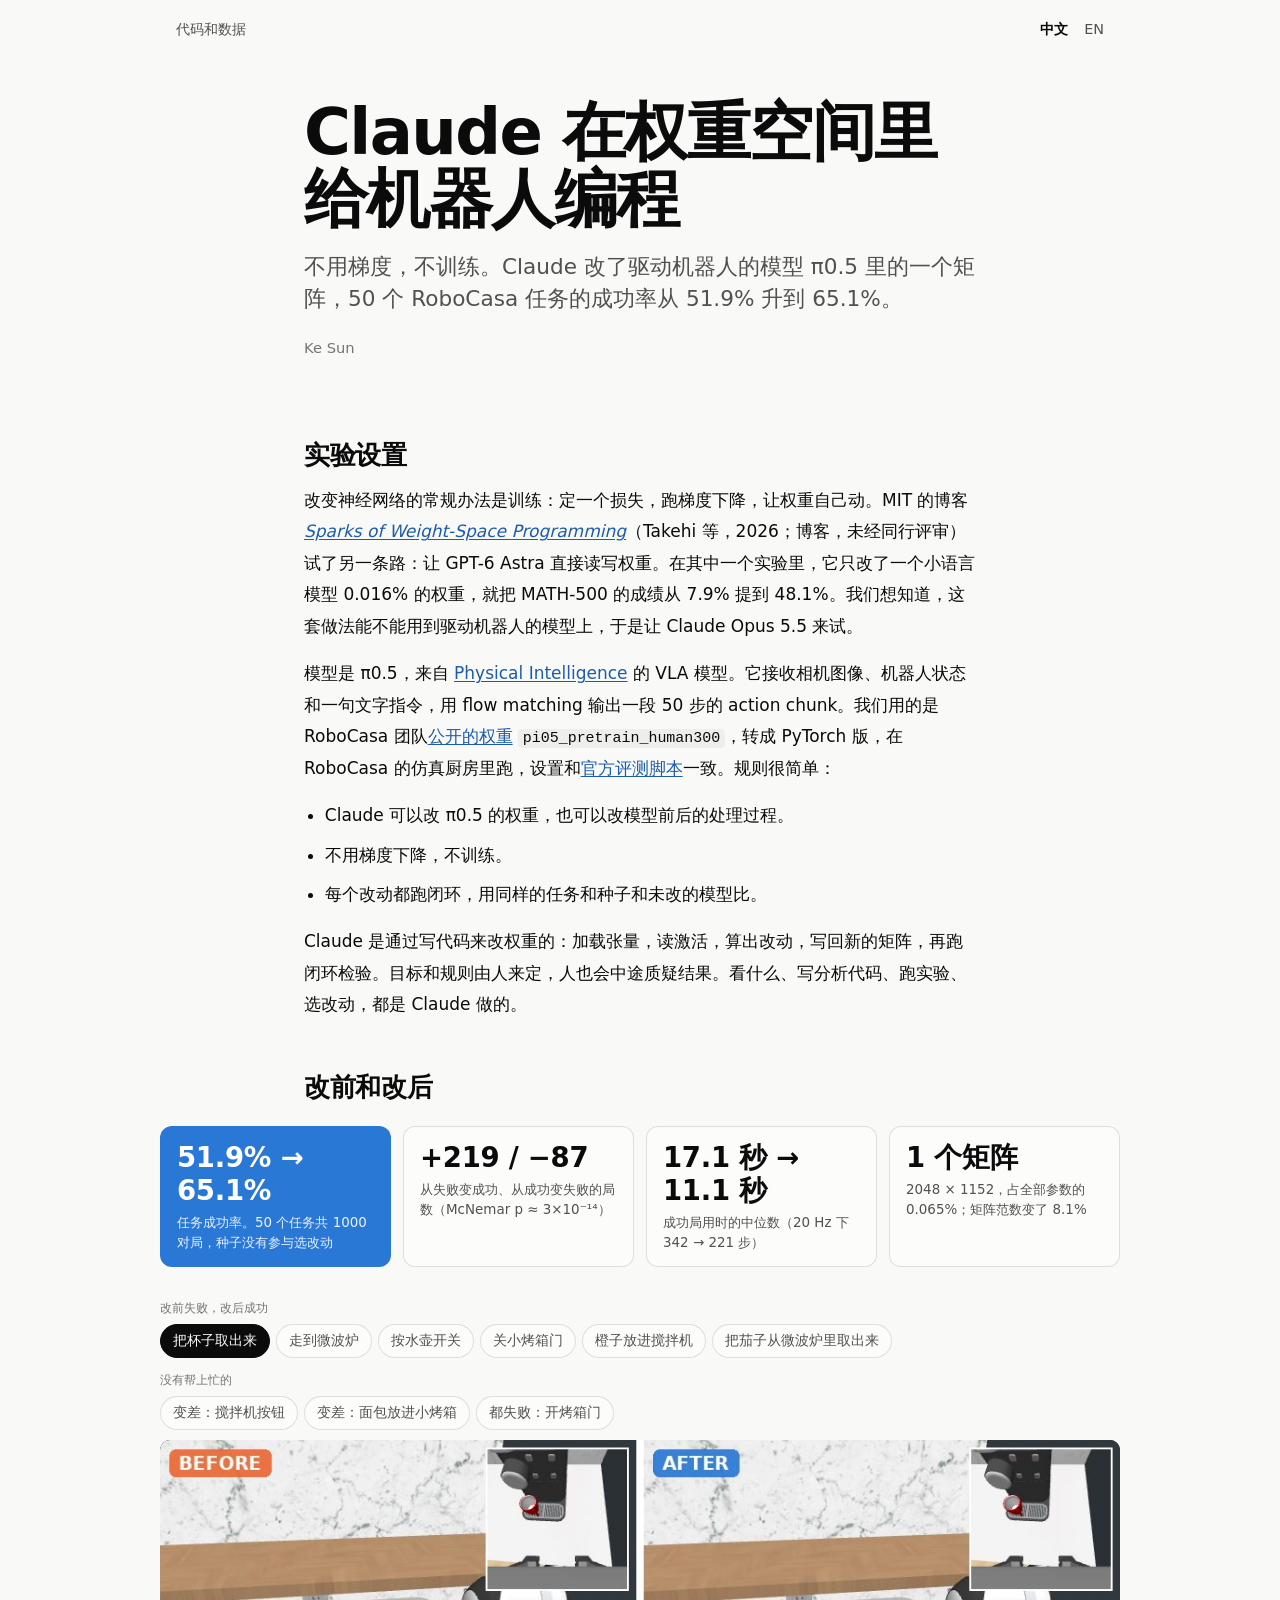
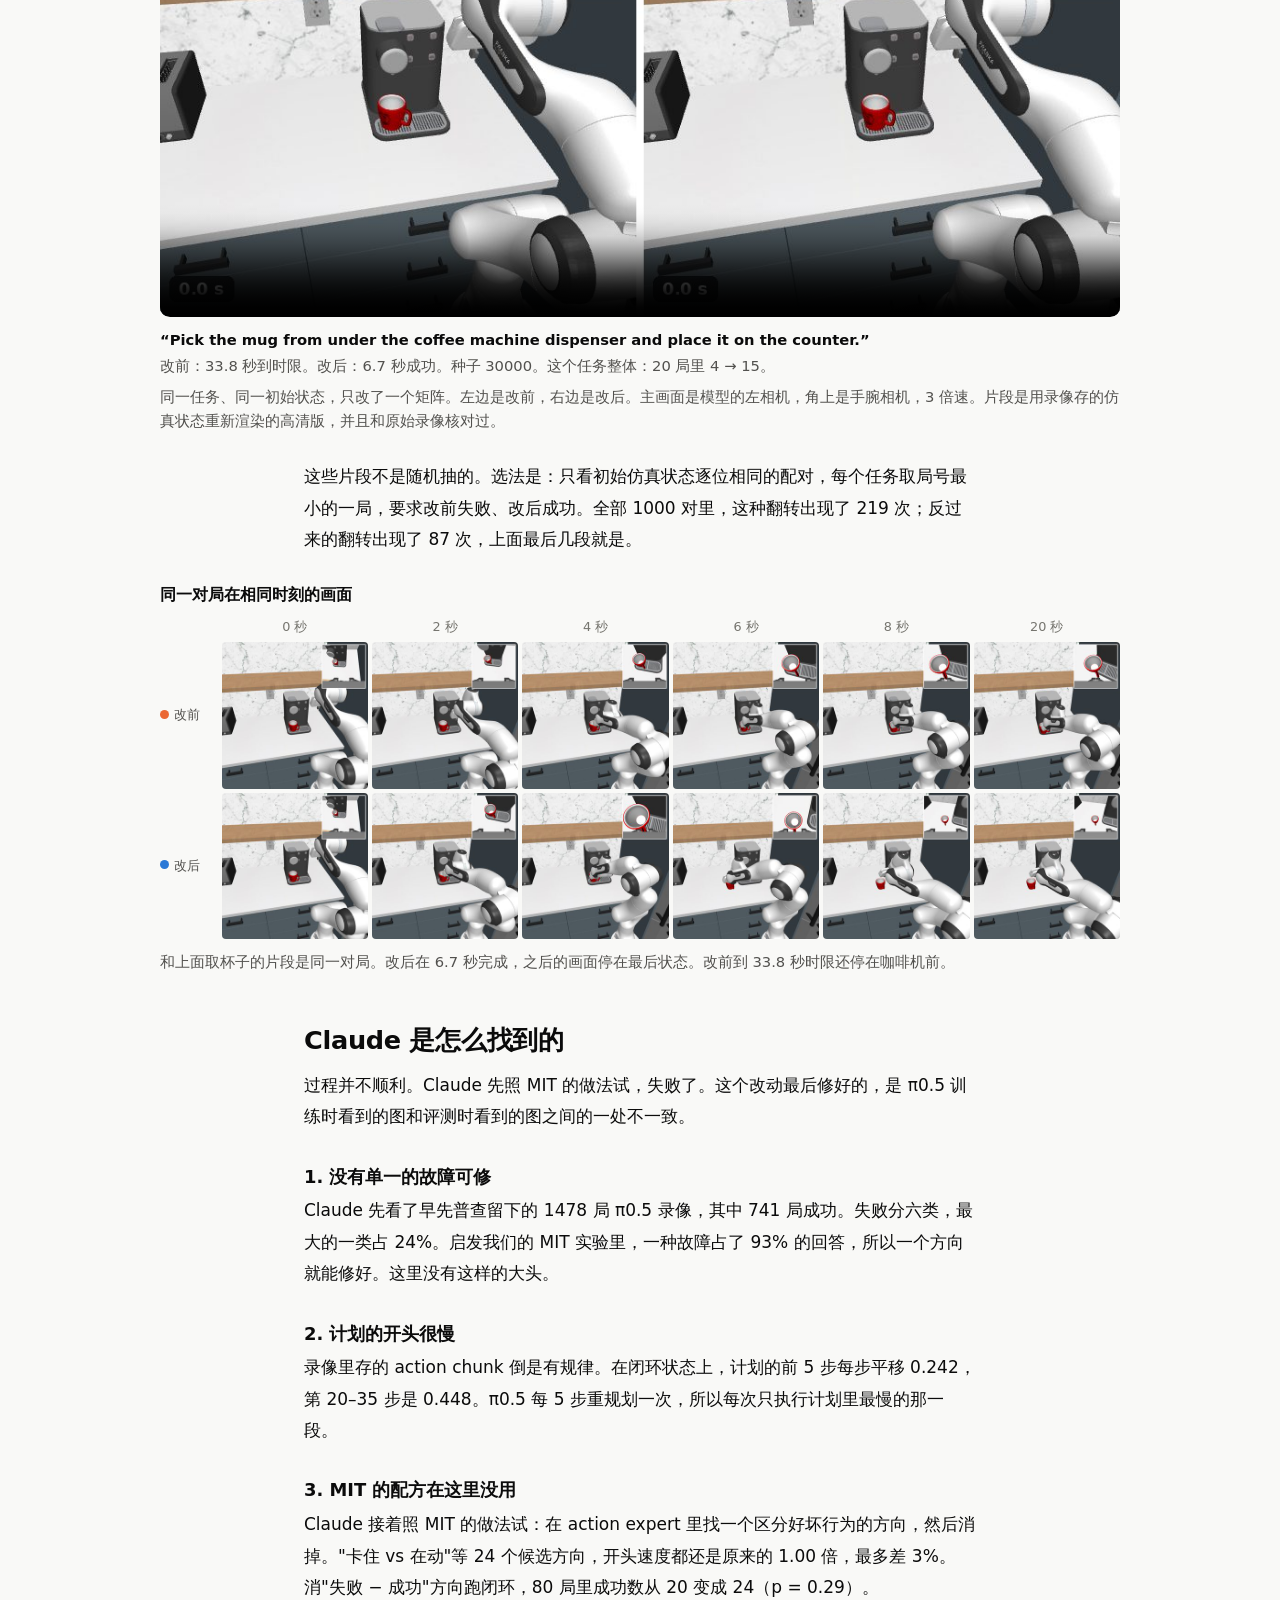
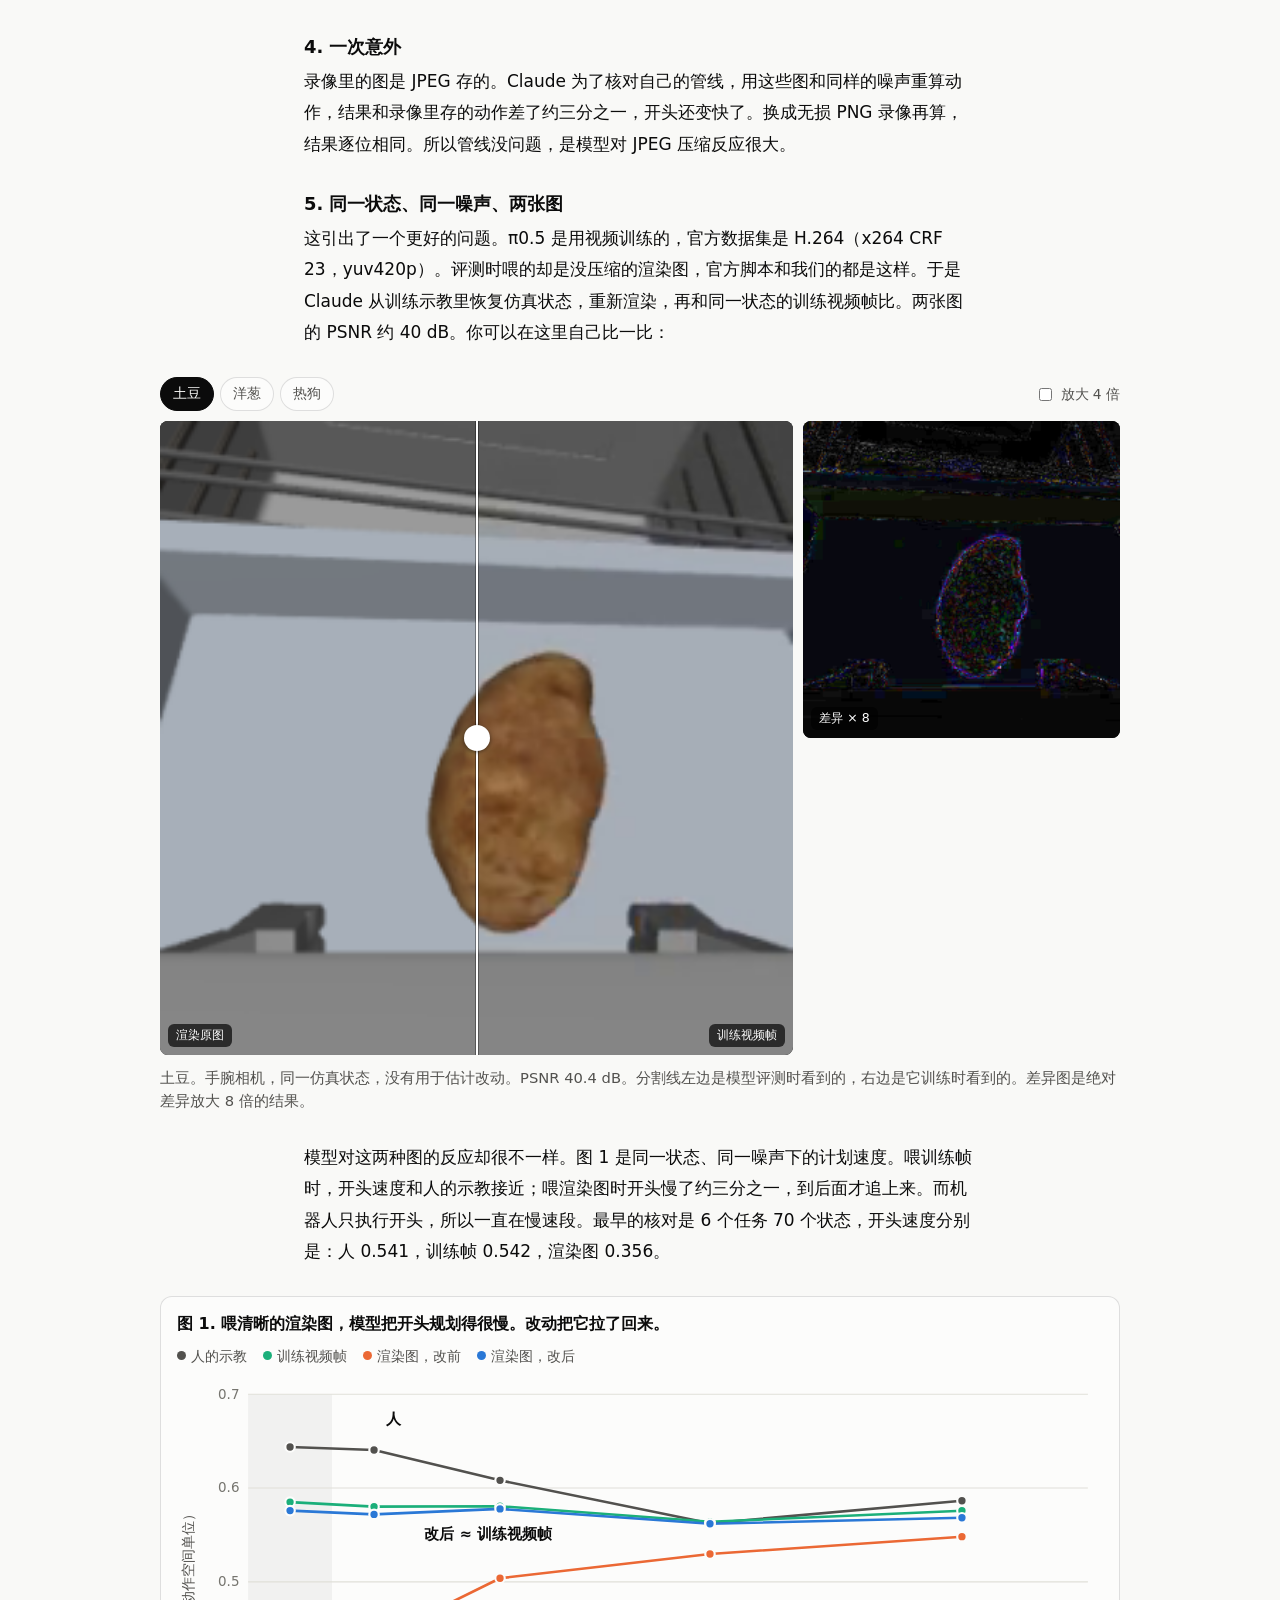
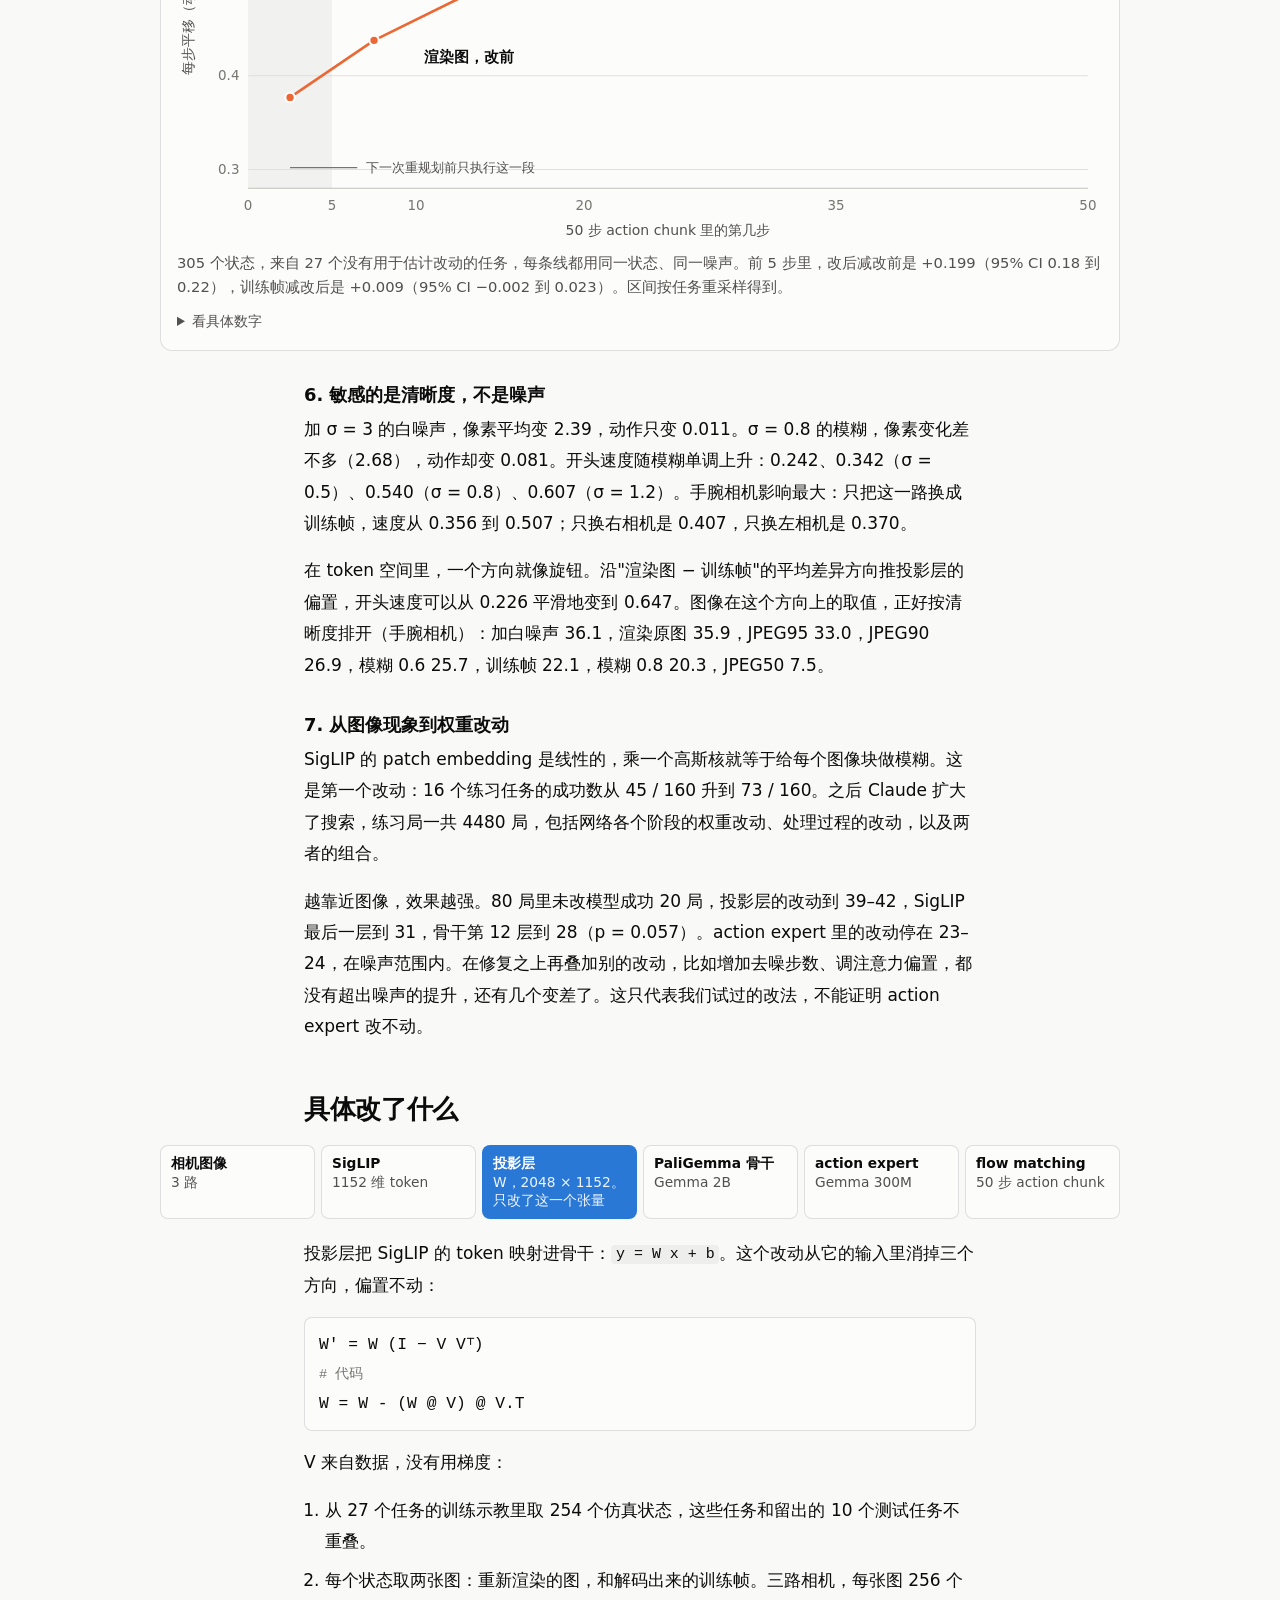
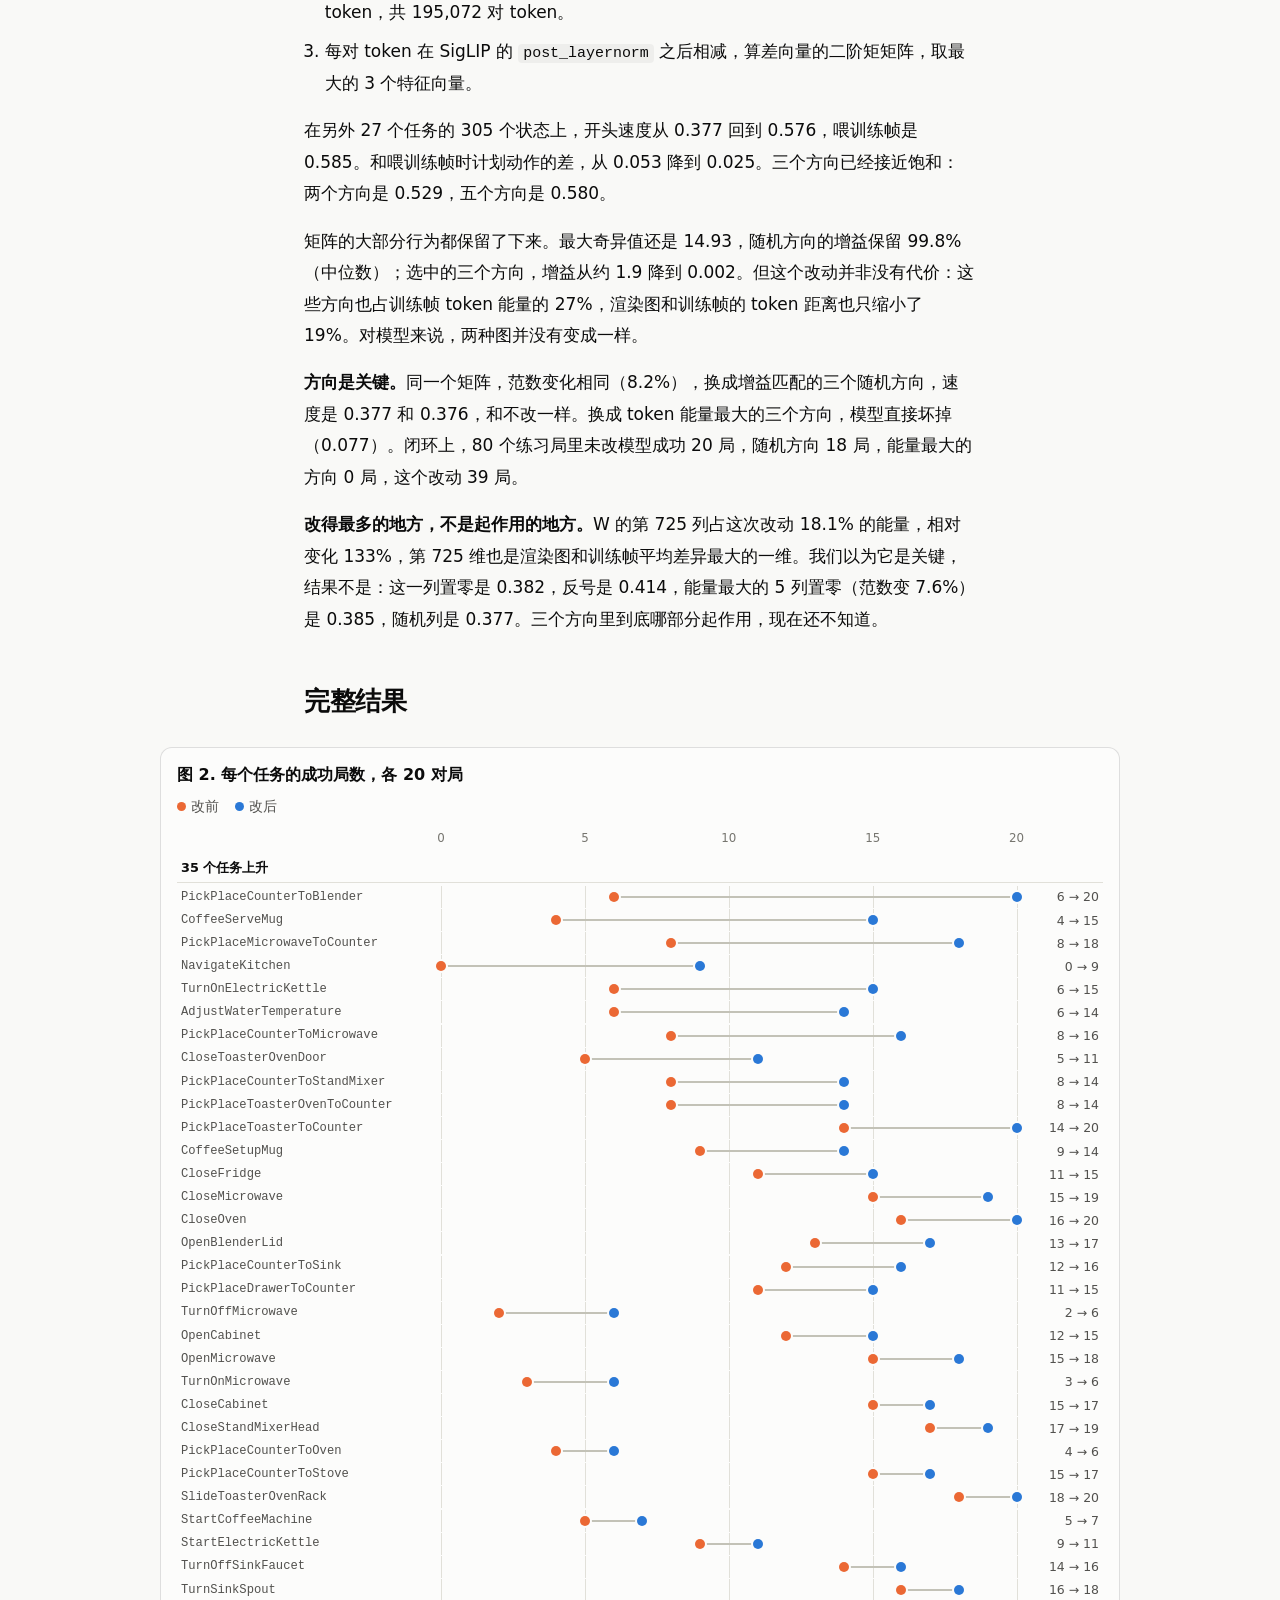
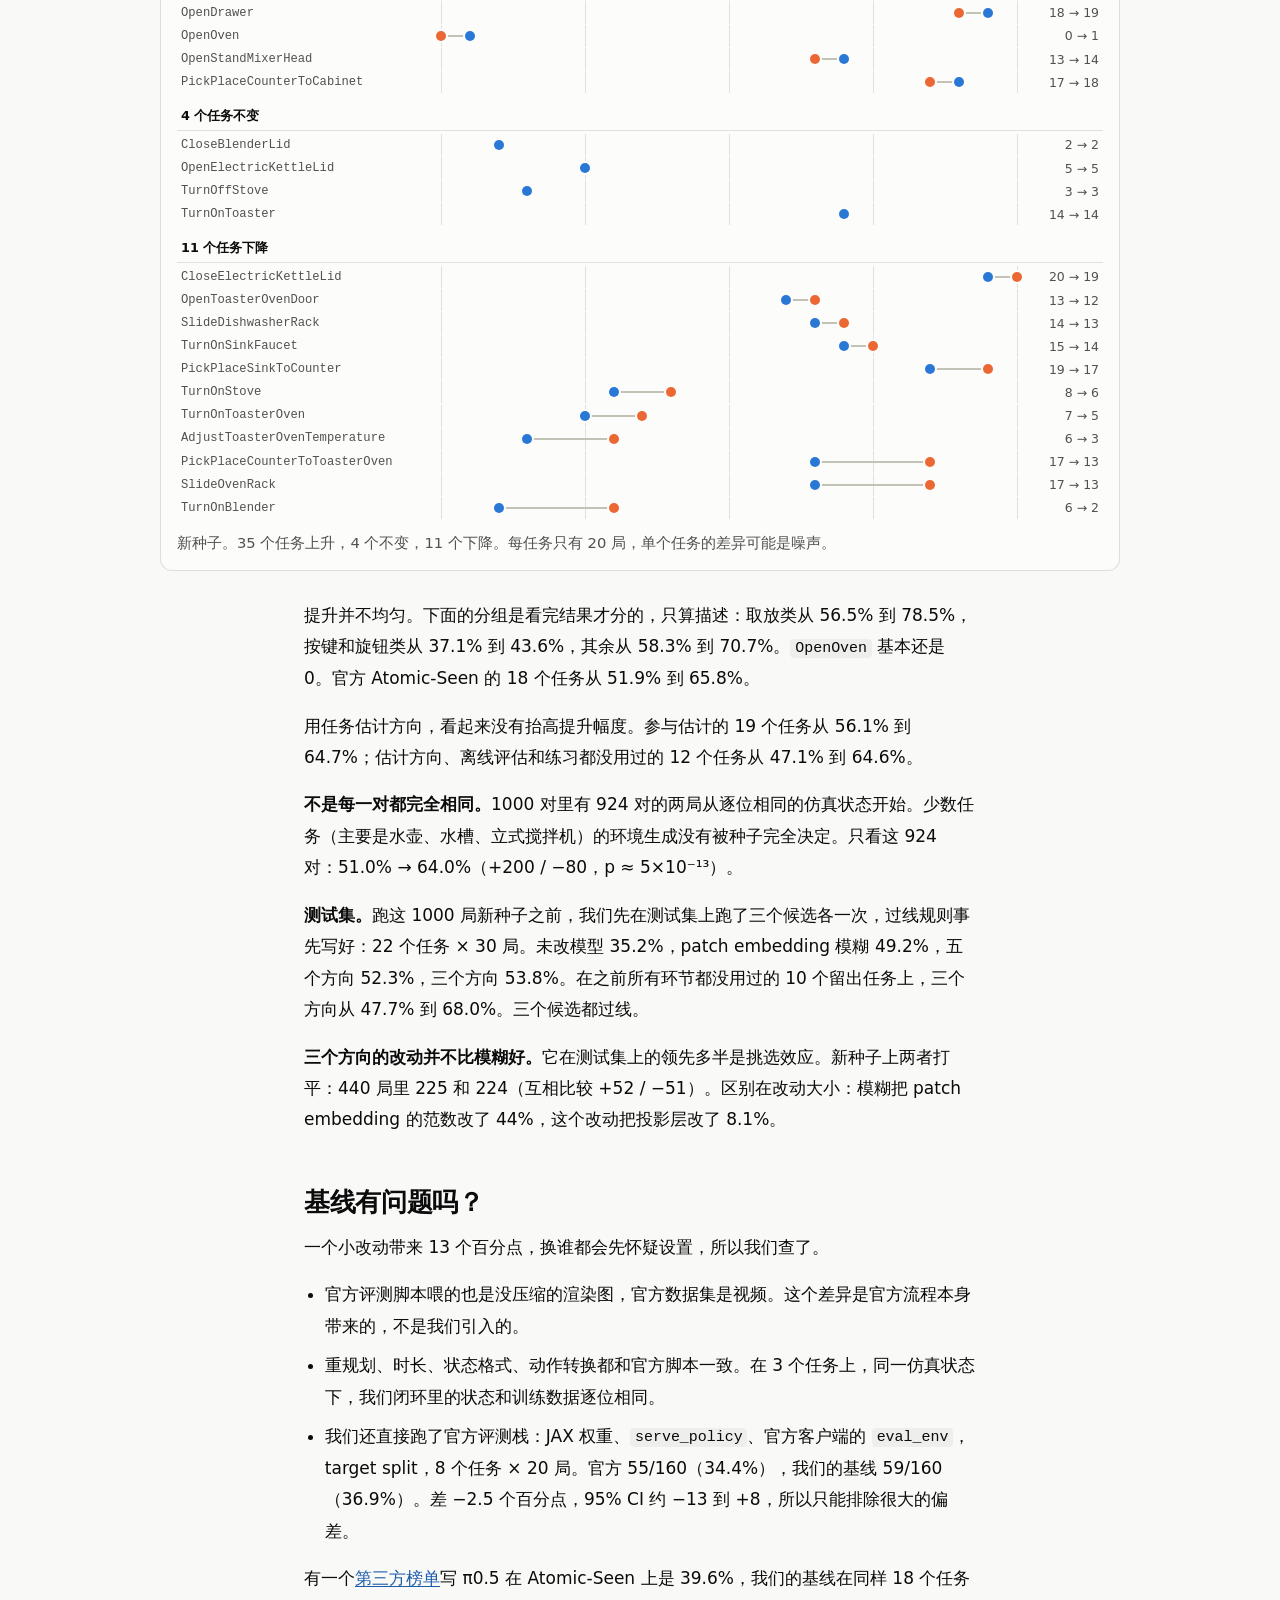
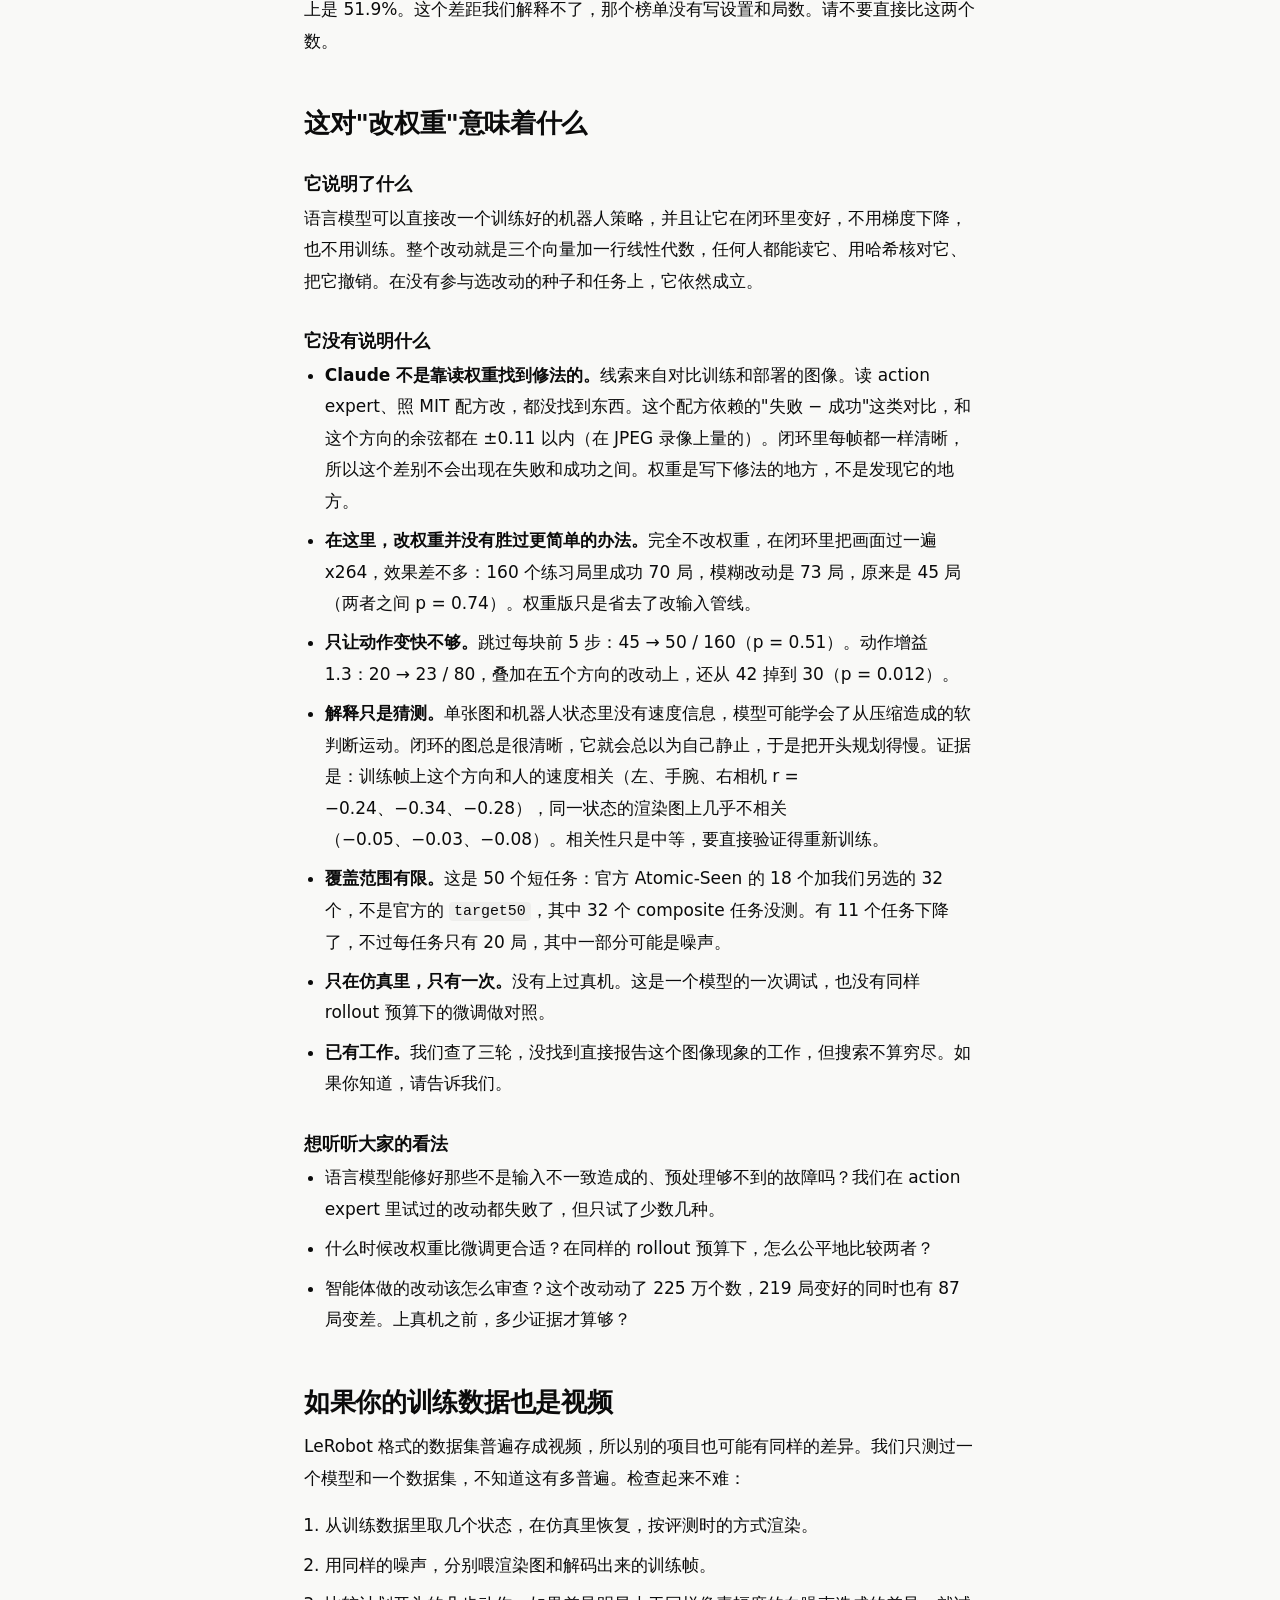
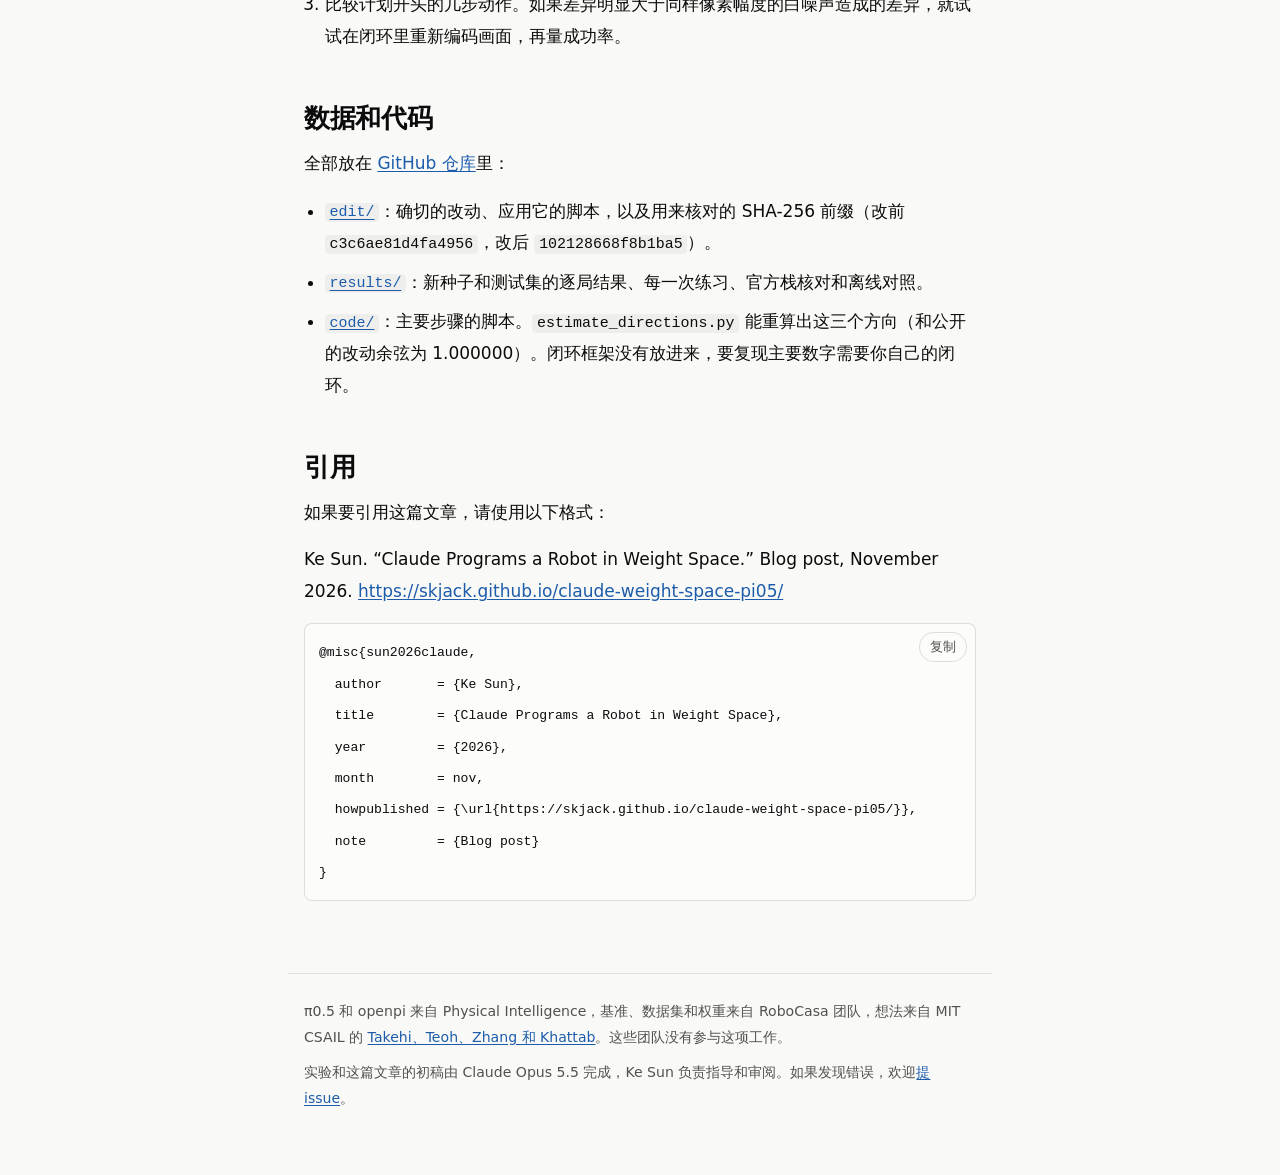
==== zh.html @ 4d7fe494 "Add blog post, weight edit, results and code" ====
<!doctype html>
<html lang="zh-CN">
<head>
<meta charset="utf-8">
<meta name="viewport" content="width=device-width, initial-scale=1">
<title>Claude 在权重空间里给机器人编程</title>
<meta name="description" content="不用梯度，不训练。Claude 改了驱动机器人的模型 π0.5 里的一个矩阵，50 个 RoboCasa 任务的成功率从 51.9% 升到 65.1%。">
<meta property="og:type" content="article">
<meta property="og:title" content="Claude 在权重空间里给机器人编程">
<meta property="og:description" content="不用梯度，不训练。Claude 改了驱动机器人的模型 π0.5 里的一个矩阵，50 个 RoboCasa 任务的成功率从 51.9% 升到 65.1%。">
<meta property="og:url" content="https://skjack.github.io/claude-weight-space-pi05/zh.html">
<meta property="og:image" content="https://skjack.github.io/claude-weight-space-pi05/assets/img/card.jpg">
<meta name="twitter:card" content="summary_large_image">
<link rel="alternate" hreflang="en" href="https://skjack.github.io/claude-weight-space-pi05/">
<link rel="alternate" hreflang="zh" href="https://skjack.github.io/claude-weight-space-pi05/zh.html">
<link rel="icon" href="data:image/svg+xml,%3Csvg xmlns='http://www.w3.org/2000/svg' viewBox='0 0 32 32'%3E%3Crect width='32' height='32' rx='7' fill='%232a78d6'/%3E%3Cpath d='M9 22V10l14 12V10' fill='none' stroke='white' stroke-width='3' stroke-linecap='round' stroke-linejoin='round'/%3E%3C/svg%3E">
<link rel="stylesheet" href="assets/site.css">
</head>
<body lang="zh-CN">
<div class="topbar">
  <a href="https://github.com/skJack/claude-weight-space-pi05">代码和数据</a>
  <nav><span class="lang-current">中文</span><a href="index.html" hreflang="en">EN</a></nav>
</div>
<main>
<header class="hero">
  <h1>Claude 在权重空间里给机器人编程</h1>
  <p class="deck">不用梯度，不训练。Claude 改了驱动机器人的模型 π0.5 里的一个矩阵，50 个 RoboCasa 任务的成功率从 51.9% 升到 65.1%。</p>
  <p class="byline">Ke Sun</p>
</header>

<h2 id="setting">实验设置</h2>

<p>改变神经网络的常规办法是训练：定一个损失，跑梯度下降，让权重自己动。MIT 的博客 <a href="https://rikiyat.github.io/blog/weight-space-programming/"><em>Sparks of Weight-Space Programming</em></a>（Takehi 等，2026；博客，未经同行评审）试了另一条路：让 GPT-6 Astra 直接读写权重。在其中一个实验里，它只改了一个小语言模型 0.016% 的权重，就把 MATH-500 的成绩从 7.9% 提到 48.1%。我们想知道，这套做法能不能用到驱动机器人的模型上，于是让 Claude Opus 5.5 来试。</p>

<p>模型是 π0.5，来自 <a href="https://github.com/Physical-Intelligence/openpi">Physical Intelligence</a> 的 VLA 模型。它接收相机图像、机器人状态和一句文字指令，用 flow matching 输出一段 50 步的 action chunk。我们用的是 RoboCasa 团队<a href="https://huggingface.co/robocasa/robocasa365_checkpoints">公开的权重</a> <code>pi05_pretrain_human300</code>，转成 PyTorch 版，在 RoboCasa 的仿真厨房里跑，设置和<a href="https://github.com/robocasa-benchmark/openpi">官方评测脚本</a>一致。规则很简单：</p>

<ul>
  <li>Claude 可以改 π0.5 的权重，也可以改模型前后的处理过程。</li>
  <li>不用梯度下降，不训练。</li>
  <li>每个改动都跑闭环，用同样的任务和种子和未改的模型比。</li>
</ul>

<p>Claude 是通过写代码来改权重的：加载张量，读激活，算出改动，写回新的矩阵，再跑闭环检验。目标和规则由人来定，人也会中途质疑结果。看什么、写分析代码、跑实验、选改动，都是 Claude 做的。</p>

<h2 id="result">改前和改后</h2>

<div class="tiles wide">
  <div class="tile lead"><b>51.9% → 65.1%</b><span>任务成功率。50 个任务共 1000 对局，种子没有参与选改动</span></div>
  <div class="tile"><b>+219 / −87</b><span>从失败变成功、从成功变失败的局数（McNemar p ≈ 3×10⁻¹⁴）</span></div>
  <div class="tile"><b>17.1 秒 → 11.1 秒</b><span>成功局用时的中位数（20 Hz 下 342 → 221 步）</span></div>
  <div class="tile"><b>1 个矩阵</b><span>2048 × 1152，占全部参数的 0.065%；矩阵范数变了 8.1%</span></div>
</div>

<figure class="wide gallery" data-gallery>
  <div class="tabs-group"><span class="tabs-label">改前失败，改后成功</span><div class="tabs"><button type="button" class="tab" aria-pressed="true" data-src="assets/video/coffee.mp4" data-poster="assets/video/coffee_poster.jpg" data-prompt="“Pick the mug from under the coffee machine dispenser and place it on the counter.”" data-meta="改前：33.8 秒到时限。改后：6.7 秒成功。种子 30000。这个任务整体：20 局里 4 → 15。">把杯子取出来</button><button type="button" class="tab" aria-pressed="false" data-src="assets/video/navigate.mp4" data-poster="assets/video/navigate_poster.jpg" data-prompt="“Navigate to the microwave.”" data-meta="改前：33.8 秒到时限。改后：5.4 秒成功。种子 40004。这个任务整体：20 局里 0 → 9。">走到微波炉</button><button type="button" class="tab" aria-pressed="false" data-src="assets/video/kettle.mp4" data-poster="assets/video/kettle_poster.jpg" data-prompt="“Press down the lever to turn on the electric kettle.”" data-meta="改前：33.8 秒到时限。改后：5.8 秒成功。种子 30005。这个任务整体：20 局里 6 → 15。">按水壶开关</button><button type="button" class="tab" aria-pressed="false" data-src="assets/video/toaster.mp4" data-poster="assets/video/toaster_poster.jpg" data-prompt="“Close the toaster oven door.”" data-meta="改前：33.8 秒到时限。改后：26.5 秒成功。种子 30001。这个任务整体：20 局里 5 → 11。">关小烤箱门</button><button type="button" class="tab" aria-pressed="false" data-src="assets/video/blender.mp4" data-poster="assets/video/blender_poster.jpg" data-prompt="“Pick the orange from the counter and place it in the blender.”" data-meta="改前：56.2 秒到时限。改后：36.7 秒成功。种子 40000。这个任务整体：20 局里 6 → 20。">橙子放进搅拌机</button><button type="button" class="tab" aria-pressed="false" data-src="assets/video/microwave.mp4" data-poster="assets/video/microwave_poster.jpg" data-prompt="“Pick the eggplant from the microwave and place it on plate located on the counter.”" data-meta="改前：56.2 秒到时限。改后：20.4 秒成功。种子 30001。这个任务整体：20 局里 8 → 18。">把茄子从微波炉里取出来</button></div></div>
  <div class="tabs-group"><span class="tabs-label">没有帮上忙的</span><div class="tabs"><button type="button" class="tab" aria-pressed="false" data-src="assets/video/worse_blender.mp4" data-poster="assets/video/worse_blender_poster.jpg" data-prompt="“Turn on the blender by pressing the power button.”" data-meta="改前：8.3 秒成功。改后：22.5 秒到时限。种子 30000。这个任务整体：20 局里 6 → 2。">变差：搅拌机按钮</button><button type="button" class="tab" aria-pressed="false" data-src="assets/video/worse_toaster.mp4" data-poster="assets/video/worse_toaster_poster.jpg" data-prompt="“Place the bread on the rack of the toaster oven.”" data-meta="改前：22.0 秒成功。改后：33.8 秒到时限。种子 40000。这个任务整体：20 局里 17 → 13。">变差：面包放进小烤箱</button><button type="button" class="tab" aria-pressed="false" data-src="assets/video/both_oven.mp4" data-poster="assets/video/both_oven_poster.jpg" data-prompt="“Open the oven door.”" data-meta="改前：22.5 秒到时限。改后：22.5 秒到时限。种子 30000。这个任务整体：20 局里 0 → 1。">都失败：开烤箱门</button></div></div>
  <div class="video-frame"><video src="assets/video/coffee.mp4" poster="assets/video/coffee_poster.jpg" muted loop playsinline controls preload="metadata"></video></div>
  <figcaption><p class="clip-prompt">“Pick the mug from under the coffee machine dispenser and place it on the counter.”</p><p class="clip-meta">改前：33.8 秒到时限。改后：6.7 秒成功。种子 30000。这个任务整体：20 局里 4 → 15。</p><p style="margin:.5rem 0 0">同一任务、同一初始状态，只改了一个矩阵。左边是改前，右边是改后。主画面是模型的左相机，角上是手腕相机，3 倍速。片段是用录像存的仿真状态重新渲染的高清版，并且和原始录像核对过。</p></figcaption>
</figure>

<p>这些片段不是随机抽的。选法是：只看初始仿真状态逐位相同的配对，每个任务取局号最小的一局，要求改前失败、改后成功。全部 1000 对里，这种翻转出现了 219 次；反过来的翻转出现了 87 次，上面最后几段就是。</p>

<figure class="wide">
  <p class="chart-title">同一对局在相同时刻的画面</p>
  <div class="film"><div class="film-grid"><span></span><span class="film-time">0 秒</span><span class="film-time">2 秒</span><span class="film-time">4 秒</span><span class="film-time">6 秒</span><span class="film-time">8 秒</span><span class="film-time">20 秒</span><span class="film-row"><i class="key before"></i>改前</span><img src="assets/img/film/b0.jpg" alt="改前, 0 秒" loading="lazy"><img src="assets/img/film/b2.jpg" alt="改前, 2 秒" loading="lazy"><img src="assets/img/film/b4.jpg" alt="改前, 4 秒" loading="lazy"><img src="assets/img/film/b6.jpg" alt="改前, 6 秒" loading="lazy"><img src="assets/img/film/b8.jpg" alt="改前, 8 秒" loading="lazy"><img src="assets/img/film/b20.jpg" alt="改前, 20 秒" loading="lazy"><span class="film-row"><i class="key after"></i>改后</span><img src="assets/img/film/e0.jpg" alt="改后, 0 秒" loading="lazy"><img src="assets/img/film/e2.jpg" alt="改后, 2 秒" loading="lazy"><img src="assets/img/film/e4.jpg" alt="改后, 4 秒" loading="lazy"><img src="assets/img/film/e6.jpg" alt="改后, 6 秒" loading="lazy"><img src="assets/img/film/e8.jpg" alt="改后, 8 秒" loading="lazy"><img src="assets/img/film/e20.jpg" alt="改后, 20 秒" loading="lazy"></div></div>
  <figcaption>和上面取杯子的片段是同一对局。改后在 6.7 秒完成，之后的画面停在最后状态。改前到 33.8 秒时限还停在咖啡机前。</figcaption>
</figure>

<h2 id="process">Claude 是怎么找到的</h2>

<p>过程并不顺利。Claude 先照 MIT 的做法试，失败了。这个改动最后修好的，是 π0.5 训练时看到的图和评测时看到的图之间的一处不一致。</p>

<h3>1. 没有单一的故障可修</h3>
<p>Claude 先看了早先普查留下的 1478 局 π0.5 录像，其中 741 局成功。失败分六类，最大的一类占 24%。启发我们的 MIT 实验里，一种故障占了 93% 的回答，所以一个方向就能修好。这里没有这样的大头。</p>

<h3>2. 计划的开头很慢</h3>
<p>录像里存的 action chunk 倒是有规律。在闭环状态上，计划的前 5 步每步平移 0.242，第 20–35 步是 0.448。π0.5 每 5 步重规划一次，所以每次只执行计划里最慢的那一段。</p>

<h3>3. MIT 的配方在这里没用</h3>
<p>Claude 接着照 MIT 的做法试：在 action expert 里找一个区分好坏行为的方向，然后消掉。"卡住 vs 在动"等 24 个候选方向，开头速度都还是原来的 1.00 倍，最多差 3%。消"失败 − 成功"方向跑闭环，80 局里成功数从 20 变成 24（p = 0.29）。</p>

<h3>4. 一次意外</h3>
<p>录像里的图是 JPEG 存的。Claude 为了核对自己的管线，用这些图和同样的噪声重算动作，结果和录像里存的动作差了约三分之一，开头还变快了。换成无损 PNG 录像再算，结果逐位相同。所以管线没问题，是模型对 JPEG 压缩反应很大。</p>

<h3>5. 同一状态、同一噪声、两张图</h3>
<p>这引出了一个更好的问题。π0.5 是用视频训练的，官方数据集是 H.264（x264 CRF 23，yuv420p）。评测时喂的却是没压缩的渲染图，官方脚本和我们的都是这样。于是 Claude 从训练示教里恢复仿真状态，重新渲染，再和同一状态的训练视频帧比。两张图的 PSNR 约 40 dB。你可以在这里自己比一比：</p>

<figure class="wide" data-compare>
  <div class="sample-tabs"><button type="button" class="tab" aria-pressed="true" data-raw="assets/img/pairs/potato_raw.png" data-mp4="assets/img/pairs/potato_mp4.png" data-diff="assets/img/pairs/potato_diff.png" data-x="56" data-y="56" data-caption="土豆。手腕相机，同一仿真状态，没有用于估计改动。PSNR 40.4 dB。分割线左边是模型评测时看到的，右边是它训练时看到的。差异图是绝对差异放大 8 倍的结果。">土豆</button><button type="button" class="tab" aria-pressed="false" data-raw="assets/img/pairs/onion_raw.png" data-mp4="assets/img/pairs/onion_mp4.png" data-diff="assets/img/pairs/onion_diff.png" data-x="50" data-y="82" data-caption="洋葱。手腕相机，同一仿真状态，没有用于估计改动。PSNR 43.4 dB。分割线左边是模型评测时看到的，右边是它训练时看到的。差异图是绝对差异放大 8 倍的结果。">洋葱</button><button type="button" class="tab" aria-pressed="false" data-raw="assets/img/pairs/hotdog_raw.png" data-mp4="assets/img/pairs/hotdog_mp4.png" data-diff="assets/img/pairs/hotdog_diff.png" data-x="82" data-y="50" data-caption="热狗。手腕相机，同一仿真状态，没有用于估计改动。PSNR 35.1 dB。分割线左边是模型评测时看到的，右边是它训练时看到的。差异图是绝对差异放大 8 倍的结果。">热狗</button><label class="zoom-toggle"><input type="checkbox">放大 4 倍</label></div>
  <div class="compare-grid">
    <div class="stage slider">
      <div class="zoomer"><img class="base" src="assets/img/pairs/potato_mp4.png" alt="训练视频帧"><img class="top" src="assets/img/pairs/potato_raw.png" alt="渲染原图"></div>
      <div class="divider"></div>
      <input type="range" min="0" max="100" value="50" aria-label="拖动比较">
      <span class="tag l">渲染原图</span><span class="tag r">训练视频帧</span>
    </div>
    <div class="stage">
      <div class="zoomer"><img class="diff" src="assets/img/pairs/potato_diff.png" alt="差异 × 8"></div>
      <span class="tag l">差异 × 8</span>
    </div>
  </div>
  <figcaption class="pair-caption">土豆。手腕相机，同一仿真状态，没有用于估计改动。PSNR 40.4 dB。分割线左边是模型评测时看到的，右边是它训练时看到的。差异图是绝对差异放大 8 倍的结果。</figcaption>
</figure>

<p>模型对这两种图的反应却很不一样。图 1 是同一状态、同一噪声下的计划速度。喂训练帧时，开头速度和人的示教接近；喂渲染图时开头慢了约三分之一，到后面才追上来。而机器人只执行开头，所以一直在慢速段。最早的核对是 6 个任务 70 个状态，开头速度分别是：人 0.541，训练帧 0.542，渲染图 0.356。</p>

<figure class="wide card">
  <p class="chart-title">图 1. 喂清晰的渲染图，模型把开头规划得很慢。改动把它拉了回来。</p>
  <div class="legend"><span><i class="key human"></i>人的示教</span><span><i class="key train"></i>训练视频帧</span><span><i class="key before"></i>渲染图，改前</span><span><i class="key after"></i>渲染图，改后</span></div>
  <div class="linechart big" data-linechart='{&quot;vbw&quot;: 860, &quot;x0&quot;: 66, &quot;x1&quot;: 846, &quot;xs&quot;: [105.0, 183.0, 300.0, 495.0, 729.0], &quot;windows&quot;: [&quot;0–5 步&quot;, &quot;5–10 步&quot;, &quot;10–20 步&quot;, &quot;20–35 步&quot;, &quot;35–50 步&quot;], &quot;series&quot;: [{&quot;key&quot;: &quot;human&quot;, &quot;label&quot;: &quot;人的示教&quot;, &quot;values&quot;: [0.6438, 0.6406, 0.6082, 0.5624, 0.5865]}, {&quot;key&quot;: &quot;train&quot;, &quot;label&quot;: &quot;训练视频帧&quot;, &quot;values&quot;: [0.585, 0.5802, 0.5807, 0.564, 0.5758]}, {&quot;key&quot;: &quot;before&quot;, &quot;label&quot;: &quot;渲染图，改前&quot;, &quot;values&quot;: [0.3768, 0.4377, 0.5039, 0.5297, 0.5482]}, {&quot;key&quot;: &quot;after&quot;, &quot;label&quot;: &quot;渲染图，改后&quot;, &quot;values&quot;: [0.576, 0.5719, 0.5778, 0.562, 0.5684]}]}'><svg viewBox="0 0 860 430" role="img" aria-label="图 1. 喂清晰的渲染图，模型把开头规划得很慢。改动把它拉了回来。"><rect x="66.0" y="16" width="78.0" height="366" fill="var(--wash)"/><line x1="66" x2="846" y1="364.6" y2="364.6" stroke="var(--grid)" stroke-width="1"/><text class="tick" x="58" y="368.6" text-anchor="end">0.3</text><line x1="66" x2="846" y1="277.4" y2="277.4" stroke="var(--grid)" stroke-width="1"/><text class="tick" x="58" y="281.4" text-anchor="end">0.4</text><line x1="66" x2="846" y1="190.3" y2="190.3" stroke="var(--grid)" stroke-width="1"/><text class="tick" x="58" y="194.3" text-anchor="end">0.5</text><line x1="66" x2="846" y1="103.1" y2="103.1" stroke="var(--grid)" stroke-width="1"/><text class="tick" x="58" y="107.1" text-anchor="end">0.6</text><line x1="66" x2="846" y1="16.0" y2="16.0" stroke="var(--grid)" stroke-width="1"/><text class="tick" x="58" y="20.0" text-anchor="end">0.7</text><line x1="66" x2="846" y1="382" y2="382" stroke="var(--axis)" stroke-width="1"/><text class="tick" x="66.0" y="402" text-anchor="middle">0</text><text class="tick" x="144.0" y="402" text-anchor="middle">5</text><text class="tick" x="222.0" y="402" text-anchor="middle">10</text><text class="tick" x="378.0" y="402" text-anchor="middle">20</text><text class="tick" x="612.0" y="402" text-anchor="middle">35</text><text class="tick" x="846.0" y="402" text-anchor="middle">50</text><text class="axis-label" x="456.0" y="425" text-anchor="middle">50 步 action chunk 里的第几步</text><text class="axis-label" transform="translate(15 199.0) rotate(-90)" text-anchor="middle">每步平移（动作空间单位）</text><polyline points="105.0,65.0 183.0,67.8 300.0,96.0 495.0,135.9 729.0,114.9" fill="none" stroke="var(--human)" stroke-width="2.4" stroke-linejoin="round" stroke-linecap="round"/><polyline points="105.0,116.2 183.0,120.4 300.0,120.0 495.0,134.5 729.0,124.2" fill="none" stroke="var(--train)" stroke-width="2.4" stroke-linejoin="round" stroke-linecap="round"/><polyline points="105.0,297.6 183.0,244.6 300.0,186.9 495.0,164.4 729.0,148.3" fill="none" stroke="var(--before)" stroke-width="2.4" stroke-linejoin="round" stroke-linecap="round"/><polyline points="105.0,124.1 183.0,127.6 300.0,122.5 495.0,136.3 729.0,130.7" fill="none" stroke="var(--after)" stroke-width="2.4" stroke-linejoin="round" stroke-linecap="round"/><circle cx="105.0" cy="65.0" r="4.4" fill="var(--human)" stroke="var(--surface)" stroke-width="2"/><circle cx="183.0" cy="67.8" r="4.4" fill="var(--human)" stroke="var(--surface)" stroke-width="2"/><circle cx="300.0" cy="96.0" r="4.4" fill="var(--human)" stroke="var(--surface)" stroke-width="2"/><circle cx="495.0" cy="135.9" r="4.4" fill="var(--human)" stroke="var(--surface)" stroke-width="2"/><circle cx="729.0" cy="114.9" r="4.4" fill="var(--human)" stroke="var(--surface)" stroke-width="2"/><circle cx="105.0" cy="116.2" r="4.4" fill="var(--train)" stroke="var(--surface)" stroke-width="2"/><circle cx="183.0" cy="120.4" r="4.4" fill="var(--train)" stroke="var(--surface)" stroke-width="2"/><circle cx="300.0" cy="120.0" r="4.4" fill="var(--train)" stroke="var(--surface)" stroke-width="2"/><circle cx="495.0" cy="134.5" r="4.4" fill="var(--train)" stroke="var(--surface)" stroke-width="2"/><circle cx="729.0" cy="124.2" r="4.4" fill="var(--train)" stroke="var(--surface)" stroke-width="2"/><circle cx="105.0" cy="297.6" r="4.4" fill="var(--before)" stroke="var(--surface)" stroke-width="2"/><circle cx="183.0" cy="244.6" r="4.4" fill="var(--before)" stroke="var(--surface)" stroke-width="2"/><circle cx="300.0" cy="186.9" r="4.4" fill="var(--before)" stroke="var(--surface)" stroke-width="2"/><circle cx="495.0" cy="164.4" r="4.4" fill="var(--before)" stroke="var(--surface)" stroke-width="2"/><circle cx="729.0" cy="148.3" r="4.4" fill="var(--before)" stroke="var(--surface)" stroke-width="2"/><circle cx="105.0" cy="124.1" r="4.4" fill="var(--after)" stroke="var(--surface)" stroke-width="2"/><circle cx="183.0" cy="127.6" r="4.4" fill="var(--after)" stroke="var(--surface)" stroke-width="2"/><circle cx="300.0" cy="122.5" r="4.4" fill="var(--after)" stroke="var(--surface)" stroke-width="2"/><circle cx="495.0" cy="136.3" r="4.4" fill="var(--after)" stroke="var(--surface)" stroke-width="2"/><circle cx="729.0" cy="130.7" r="4.4" fill="var(--after)" stroke="var(--surface)" stroke-width="2"/><text class="direct" x="229.8" y="264.4">渲染图，改前</text><text class="direct" x="229.8" y="150.2">改后 ≈ 训练视频帧</text><text class="direct" x="193.9" y="43.9">人</text><line x1="105.0" x2="167.4" y1="362.8" y2="362.8" stroke="var(--muted)" stroke-width="1"/><text class="note" x="175.2" y="366.8">下一次重规划前只执行这一段</text><line class="guide" x1="0" x2="0" y1="16" y2="382" stroke="var(--muted)" stroke-width="1" opacity="0"/></svg><div class="tooltip"></div></div><div class="linechart small" data-linechart='{&quot;vbw&quot;: 430, &quot;x0&quot;: 58, &quot;x1&quot;: 420, &quot;xs&quot;: [76.1, 112.3, 166.6, 257.1, 365.7], &quot;windows&quot;: [&quot;0–5 步&quot;, &quot;5–10 步&quot;, &quot;10–20 步&quot;, &quot;20–35 步&quot;, &quot;35–50 步&quot;], &quot;series&quot;: [{&quot;key&quot;: &quot;human&quot;, &quot;label&quot;: &quot;人的示教&quot;, &quot;values&quot;: [0.6438, 0.6406, 0.6082, 0.5624, 0.5865]}, {&quot;key&quot;: &quot;train&quot;, &quot;label&quot;: &quot;训练视频帧&quot;, &quot;values&quot;: [0.585, 0.5802, 0.5807, 0.564, 0.5758]}, {&quot;key&quot;: &quot;before&quot;, &quot;label&quot;: &quot;渲染图，改前&quot;, &quot;values&quot;: [0.3768, 0.4377, 0.5039, 0.5297, 0.5482]}, {&quot;key&quot;: &quot;after&quot;, &quot;label&quot;: &quot;渲染图，改后&quot;, &quot;values&quot;: [0.576, 0.5719, 0.5778, 0.562, 0.5684]}]}'><svg viewBox="0 0 430 400" role="img" aria-label="图 1. 喂清晰的渲染图，模型把开头规划得很慢。改动把它拉了回来。"><rect x="58.0" y="12" width="36.2" height="334" fill="var(--wash)"/><line x1="58" x2="420" y1="330.1" y2="330.1" stroke="var(--grid)" stroke-width="1"/><text class="tick" x="50" y="334.1" text-anchor="end">0.3</text><line x1="58" x2="420" y1="250.6" y2="250.6" stroke="var(--grid)" stroke-width="1"/><text class="tick" x="50" y="254.6" text-anchor="end">0.4</text><line x1="58" x2="420" y1="171.0" y2="171.0" stroke="var(--grid)" stroke-width="1"/><text class="tick" x="50" y="175.0" text-anchor="end">0.5</text><line x1="58" x2="420" y1="91.5" y2="91.5" stroke="var(--grid)" stroke-width="1"/><text class="tick" x="50" y="95.5" text-anchor="end">0.6</text><line x1="58" x2="420" y1="12.0" y2="12.0" stroke="var(--grid)" stroke-width="1"/><text class="tick" x="50" y="16.0" text-anchor="end">0.7</text><line x1="58" x2="420" y1="346" y2="346" stroke="var(--axis)" stroke-width="1"/><text class="tick" x="58.0" y="366" text-anchor="middle">0</text><text class="tick" x="130.4" y="366" text-anchor="middle">10</text><text class="tick" x="202.8" y="366" text-anchor="middle">20</text><text class="tick" x="311.4" y="366" text-anchor="middle">35</text><text class="tick" x="420.0" y="366" text-anchor="middle">50</text><text class="axis-label" x="239.0" y="389" text-anchor="middle">50 步 action chunk 里的第几步</text><text class="axis-label" transform="translate(15 179.0) rotate(-90)" text-anchor="middle">每步平移（动作空间单位）</text><polyline points="76.1,56.7 112.3,59.2 166.6,85.0 257.1,121.4 365.7,102.3" fill="none" stroke="var(--human)" stroke-width="2.4" stroke-linejoin="round" stroke-linecap="round"/><polyline points="76.1,103.5 112.3,107.3 166.6,106.9 257.1,120.2 365.7,110.8" fill="none" stroke="var(--train)" stroke-width="2.4" stroke-linejoin="round" stroke-linecap="round"/><polyline points="76.1,269.0 112.3,220.6 166.6,167.9 257.1,147.4 365.7,132.7" fill="none" stroke="var(--before)" stroke-width="2.4" stroke-linejoin="round" stroke-linecap="round"/><polyline points="76.1,110.6 112.3,113.9 166.6,109.2 257.1,121.7 365.7,116.7" fill="none" stroke="var(--after)" stroke-width="2.4" stroke-linejoin="round" stroke-linecap="round"/><circle cx="76.1" cy="56.7" r="4.4" fill="var(--human)" stroke="var(--surface)" stroke-width="2"/><circle cx="112.3" cy="59.2" r="4.4" fill="var(--human)" stroke="var(--surface)" stroke-width="2"/><circle cx="166.6" cy="85.0" r="4.4" fill="var(--human)" stroke="var(--surface)" stroke-width="2"/><circle cx="257.1" cy="121.4" r="4.4" fill="var(--human)" stroke="var(--surface)" stroke-width="2"/><circle cx="365.7" cy="102.3" r="4.4" fill="var(--human)" stroke="var(--surface)" stroke-width="2"/><circle cx="76.1" cy="103.5" r="4.4" fill="var(--train)" stroke="var(--surface)" stroke-width="2"/><circle cx="112.3" cy="107.3" r="4.4" fill="var(--train)" stroke="var(--surface)" stroke-width="2"/><circle cx="166.6" cy="106.9" r="4.4" fill="var(--train)" stroke="var(--surface)" stroke-width="2"/><circle cx="257.1" cy="120.2" r="4.4" fill="var(--train)" stroke="var(--surface)" stroke-width="2"/><circle cx="365.7" cy="110.8" r="4.4" fill="var(--train)" stroke="var(--surface)" stroke-width="2"/><circle cx="76.1" cy="269.0" r="4.4" fill="var(--before)" stroke="var(--surface)" stroke-width="2"/><circle cx="112.3" cy="220.6" r="4.4" fill="var(--before)" stroke="var(--surface)" stroke-width="2"/><circle cx="166.6" cy="167.9" r="4.4" fill="var(--before)" stroke="var(--surface)" stroke-width="2"/><circle cx="257.1" cy="147.4" r="4.4" fill="var(--before)" stroke="var(--surface)" stroke-width="2"/><circle cx="365.7" cy="132.7" r="4.4" fill="var(--before)" stroke="var(--surface)" stroke-width="2"/><circle cx="76.1" cy="110.6" r="4.4" fill="var(--after)" stroke="var(--surface)" stroke-width="2"/><circle cx="112.3" cy="113.9" r="4.4" fill="var(--after)" stroke="var(--surface)" stroke-width="2"/><circle cx="166.6" cy="109.2" r="4.4" fill="var(--after)" stroke="var(--surface)" stroke-width="2"/><circle cx="257.1" cy="121.7" r="4.4" fill="var(--after)" stroke="var(--surface)" stroke-width="2"/><circle cx="365.7" cy="116.7" r="4.4" fill="var(--after)" stroke="var(--surface)" stroke-width="2"/><text class="direct" x="134.0" y="238.6">渲染图，改前</text><text class="direct" x="117.4" y="37.4">人</text><line x1="76.1" x2="105.1" y1="328.5" y2="328.5" stroke="var(--muted)" stroke-width="1"/><text class="note" x="108.7" y="332.5">下一次重规划前只执行这一段</text><line class="guide" x1="0" x2="0" y1="12" y2="346" stroke="var(--muted)" stroke-width="1" opacity="0"/></svg><div class="tooltip"></div></div>
  <figcaption>305 个状态，来自 27 个没有用于估计改动的任务，每条线都用同一状态、同一噪声。前 5 步里，改后减改前是 +0.199（95% CI 0.18 到 0.22），训练帧减改后是 +0.009（95% CI −0.002 到 0.023）。区间按任务重采样得到。</figcaption>
  <details><summary>看具体数字</summary><div class="data-table"><table><thead><tr><th>步</th><th>0–5</th><th>5–10</th><th>10–20</th><th>20–35</th><th>35–50</th></tr></thead><tbody><tr><td>人的示教</td><td>0.644</td><td>0.641</td><td>0.608</td><td>0.562</td><td>0.587</td></tr><tr><td>训练视频帧</td><td>0.585</td><td>0.580</td><td>0.581</td><td>0.564</td><td>0.576</td></tr><tr><td>渲染图，改前</td><td>0.377</td><td>0.438</td><td>0.504</td><td>0.530</td><td>0.548</td></tr><tr><td>渲染图，改后</td><td>0.576</td><td>0.572</td><td>0.578</td><td>0.562</td><td>0.568</td></tr></tbody></table></div></details>
</figure>

<h3>6. 敏感的是清晰度，不是噪声</h3>
<p>加 σ = 3 的白噪声，像素平均变 2.39，动作只变 0.011。σ = 0.8 的模糊，像素变化差不多（2.68），动作却变 0.081。开头速度随模糊单调上升：0.242、0.342（σ = 0.5）、0.540（σ = 0.8）、0.607（σ = 1.2）。手腕相机影响最大：只把这一路换成训练帧，速度从 0.356 到 0.507；只换右相机是 0.407，只换左相机是 0.370。</p>
<p>在 token 空间里，一个方向就像旋钮。沿"渲染图 − 训练帧"的平均差异方向推投影层的偏置，开头速度可以从 0.226 平滑地变到 0.647。图像在这个方向上的取值，正好按清晰度排开（手腕相机）：加白噪声 36.1，渲染原图 35.9，JPEG95 33.0，JPEG90 26.9，模糊 0.6 25.7，训练帧 22.1，模糊 0.8 20.3，JPEG50 7.5。</p>

<h3>7. 从图像现象到权重改动</h3>
<p>SigLIP 的 patch embedding 是线性的，乘一个高斯核就等于给每个图像块做模糊。这是第一个改动：16 个练习任务的成功数从 45 / 160 升到 73 / 160。之后 Claude 扩大了搜索，练习局一共 4480 局，包括网络各个阶段的权重改动、处理过程的改动，以及两者的组合。</p>
<p>越靠近图像，效果越强。80 局里未改模型成功 20 局，投影层的改动到 39–42，SigLIP 最后一层到 31，骨干第 12 层到 28（p = 0.057）。action expert 里的改动停在 23–24，在噪声范围内。在修复之上再叠加别的改动，比如增加去噪步数、调注意力偏置，都没有超出噪声的提升，还有几个变差了。这只代表我们试过的改法，不能证明 action expert 改不动。</p>

<h2 id="edit">具体改了什么</h2>

<div class="pipe wide">
  <div><b>相机图像</b>3 路</div>
  <div><b>SigLIP</b>1152 维 token</div>
  <div class="edited"><b>投影层</b>W，2048 × 1152。只改了这一个张量</div>
  <div><b>PaliGemma 骨干</b>Gemma 2B</div>
  <div><b>action expert</b>Gemma 300M</div>
  <div><b>flow matching</b>50 步 action chunk</div>
</div>

<p>投影层把 SigLIP 的 token 映射进骨干：<code>y = W x + b</code>。这个改动从它的输入里消掉三个方向，偏置不动：</p>

<div class="formula">W′ = W (I − V Vᵀ)<br><small># 代码</small><br>W = W - (W @ V) @ V.T</div>

<p>V 来自数据，没有用梯度：</p>
<ol>
  <li>从 27 个任务的训练示教里取 254 个仿真状态，这些任务和留出的 10 个测试任务不重叠。</li>
  <li>每个状态取两张图：重新渲染的图，和解码出来的训练帧。三路相机，每张图 256 个 token，共 195,072 对 token。</li>
  <li>每对 token 在 SigLIP 的 <code>post_layernorm</code> 之后相减，算差向量的二阶矩矩阵，取最大的 3 个特征向量。</li>
</ol>

<p>在另外 27 个任务的 305 个状态上，开头速度从 0.377 回到 0.576，喂训练帧是 0.585。和喂训练帧时计划动作的差，从 0.053 降到 0.025。三个方向已经接近饱和：两个方向是 0.529，五个方向是 0.580。</p>

<p>矩阵的大部分行为都保留了下来。最大奇异值还是 14.93，随机方向的增益保留 99.8%（中位数）；选中的三个方向，增益从约 1.9 降到 0.002。但这个改动并非没有代价：这些方向也占训练帧 token 能量的 27%，渲染图和训练帧的 token 距离也只缩小了 19%。对模型来说，两种图并没有变成一样。</p>

<p><strong>方向是关键。</strong>同一个矩阵，范数变化相同（8.2%），换成增益匹配的三个随机方向，速度是 0.377 和 0.376，和不改一样。换成 token 能量最大的三个方向，模型直接坏掉（0.077）。闭环上，80 个练习局里未改模型成功 20 局，随机方向 18 局，能量最大的方向 0 局，这个改动 39 局。</p>

<p><strong>改得最多的地方，不是起作用的地方。</strong>W 的第 725 列占这次改动 18.1% 的能量，相对变化 133%，第 725 维也是渲染图和训练帧平均差异最大的一维。我们以为它是关键，结果不是：这一列置零是 0.382，反号是 0.414，能量最大的 5 列置零（范数变 7.6%）是 0.385，随机列是 0.377。三个方向里到底哪部分起作用，现在还不知道。</p>

<h2 id="numbers">完整结果</h2>

<figure class="wide card">
  <p class="chart-title">图 2. 每个任务的成功局数，各 20 对局</p>
  <div class="legend"><span><i class="key before"></i>改前</span><span><i class="key after"></i>改后</span></div>
  <div class="tasks"><div class="task-head"><span></span><div class="task-axis"><span style="left:0%">0</span><span style="left:25%">5</span><span style="left:50%">10</span><span style="left:75%">15</span><span style="left:100%">20</span></div><span></span></div><div class="task-group">35 个任务上升</div><div class="task-row" title="PickPlaceCounterToBlender: 6 → 20 / 20"><span class="task-name">PickPlaceCounterToBlender</span><div class="track"><div class="gridline" style="left:0%"></div><div class="gridline" style="left:25%"></div><div class="gridline" style="left:50%"></div><div class="gridline" style="left:75%"></div><div class="gridline" style="left:100%"></div><div class="seg" style="left:30%;width:70%"></div><div class="dot before" style="left:30%"></div><div class="dot after" style="left:100%"></div></div><span class="task-val">6 → 20</span></div><div class="task-row" title="CoffeeServeMug: 4 → 15 / 20"><span class="task-name">CoffeeServeMug</span><div class="track"><div class="gridline" style="left:0%"></div><div class="gridline" style="left:25%"></div><div class="gridline" style="left:50%"></div><div class="gridline" style="left:75%"></div><div class="gridline" style="left:100%"></div><div class="seg" style="left:20%;width:55%"></div><div class="dot before" style="left:20%"></div><div class="dot after" style="left:75%"></div></div><span class="task-val">4 → 15</span></div><div class="task-row" title="PickPlaceMicrowaveToCounter: 8 → 18 / 20"><span class="task-name">PickPlaceMicrowaveToCounter</span><div class="track"><div class="gridline" style="left:0%"></div><div class="gridline" style="left:25%"></div><div class="gridline" style="left:50%"></div><div class="gridline" style="left:75%"></div><div class="gridline" style="left:100%"></div><div class="seg" style="left:40%;width:50%"></div><div class="dot before" style="left:40%"></div><div class="dot after" style="left:90%"></div></div><span class="task-val">8 → 18</span></div><div class="task-row" title="NavigateKitchen: 0 → 9 / 20"><span class="task-name">NavigateKitchen</span><div class="track"><div class="gridline" style="left:0%"></div><div class="gridline" style="left:25%"></div><div class="gridline" style="left:50%"></div><div class="gridline" style="left:75%"></div><div class="gridline" style="left:100%"></div><div class="seg" style="left:0%;width:45%"></div><div class="dot before" style="left:0%"></div><div class="dot after" style="left:45%"></div></div><span class="task-val">0 → 9</span></div><div class="task-row" title="TurnOnElectricKettle: 6 → 15 / 20"><span class="task-name">TurnOnElectricKettle</span><div class="track"><div class="gridline" style="left:0%"></div><div class="gridline" style="left:25%"></div><div class="gridline" style="left:50%"></div><div class="gridline" style="left:75%"></div><div class="gridline" style="left:100%"></div><div class="seg" style="left:30%;width:45%"></div><div class="dot before" style="left:30%"></div><div class="dot after" style="left:75%"></div></div><span class="task-val">6 → 15</span></div><div class="task-row" title="AdjustWaterTemperature: 6 → 14 / 20"><span class="task-name">AdjustWaterTemperature</span><div class="track"><div class="gridline" style="left:0%"></div><div class="gridline" style="left:25%"></div><div class="gridline" style="left:50%"></div><div class="gridline" style="left:75%"></div><div class="gridline" style="left:100%"></div><div class="seg" style="left:30%;width:40%"></div><div class="dot before" style="left:30%"></div><div class="dot after" style="left:70%"></div></div><span class="task-val">6 → 14</span></div><div class="task-row" title="PickPlaceCounterToMicrowave: 8 → 16 / 20"><span class="task-name">PickPlaceCounterToMicrowave</span><div class="track"><div class="gridline" style="left:0%"></div><div class="gridline" style="left:25%"></div><div class="gridline" style="left:50%"></div><div class="gridline" style="left:75%"></div><div class="gridline" style="left:100%"></div><div class="seg" style="left:40%;width:40%"></div><div class="dot before" style="left:40%"></div><div class="dot after" style="left:80%"></div></div><span class="task-val">8 → 16</span></div><div class="task-row" title="CloseToasterOvenDoor: 5 → 11 / 20"><span class="task-name">CloseToasterOvenDoor</span><div class="track"><div class="gridline" style="left:0%"></div><div class="gridline" style="left:25%"></div><div class="gridline" style="left:50%"></div><div class="gridline" style="left:75%"></div><div class="gridline" style="left:100%"></div><div class="seg" style="left:25%;width:30%"></div><div class="dot before" style="left:25%"></div><div class="dot after" style="left:55%"></div></div><span class="task-val">5 → 11</span></div><div class="task-row" title="PickPlaceCounterToStandMixer: 8 → 14 / 20"><span class="task-name">PickPlaceCounterToStandMixer</span><div class="track"><div class="gridline" style="left:0%"></div><div class="gridline" style="left:25%"></div><div class="gridline" style="left:50%"></div><div class="gridline" style="left:75%"></div><div class="gridline" style="left:100%"></div><div class="seg" style="left:40%;width:30%"></div><div class="dot before" style="left:40%"></div><div class="dot after" style="left:70%"></div></div><span class="task-val">8 → 14</span></div><div class="task-row" title="PickPlaceToasterOvenToCounter: 8 → 14 / 20"><span class="task-name">PickPlaceToasterOvenToCounter</span><div class="track"><div class="gridline" style="left:0%"></div><div class="gridline" style="left:25%"></div><div class="gridline" style="left:50%"></div><div class="gridline" style="left:75%"></div><div class="gridline" style="left:100%"></div><div class="seg" style="left:40%;width:30%"></div><div class="dot before" style="left:40%"></div><div class="dot after" style="left:70%"></div></div><span class="task-val">8 → 14</span></div><div class="task-row" title="PickPlaceToasterToCounter: 14 → 20 / 20"><span class="task-name">PickPlaceToasterToCounter</span><div class="track"><div class="gridline" style="left:0%"></div><div class="gridline" style="left:25%"></div><div class="gridline" style="left:50%"></div><div class="gridline" style="left:75%"></div><div class="gridline" style="left:100%"></div><div class="seg" style="left:70%;width:30%"></div><div class="dot before" style="left:70%"></div><div class="dot after" style="left:100%"></div></div><span class="task-val">14 → 20</span></div><div class="task-row" title="CoffeeSetupMug: 9 → 14 / 20"><span class="task-name">CoffeeSetupMug</span><div class="track"><div class="gridline" style="left:0%"></div><div class="gridline" style="left:25%"></div><div class="gridline" style="left:50%"></div><div class="gridline" style="left:75%"></div><div class="gridline" style="left:100%"></div><div class="seg" style="left:45%;width:25%"></div><div class="dot before" style="left:45%"></div><div class="dot after" style="left:70%"></div></div><span class="task-val">9 → 14</span></div><div class="task-row" title="CloseFridge: 11 → 15 / 20"><span class="task-name">CloseFridge</span><div class="track"><div class="gridline" style="left:0%"></div><div class="gridline" style="left:25%"></div><div class="gridline" style="left:50%"></div><div class="gridline" style="left:75%"></div><div class="gridline" style="left:100%"></div><div class="seg" style="left:55%;width:20%"></div><div class="dot before" style="left:55%"></div><div class="dot after" style="left:75%"></div></div><span class="task-val">11 → 15</span></div><div class="task-row" title="CloseMicrowave: 15 → 19 / 20"><span class="task-name">CloseMicrowave</span><div class="track"><div class="gridline" style="left:0%"></div><div class="gridline" style="left:25%"></div><div class="gridline" style="left:50%"></div><div class="gridline" style="left:75%"></div><div class="gridline" style="left:100%"></div><div class="seg" style="left:75%;width:20%"></div><div class="dot before" style="left:75%"></div><div class="dot after" style="left:95%"></div></div><span class="task-val">15 → 19</span></div><div class="task-row" title="CloseOven: 16 → 20 / 20"><span class="task-name">CloseOven</span><div class="track"><div class="gridline" style="left:0%"></div><div class="gridline" style="left:25%"></div><div class="gridline" style="left:50%"></div><div class="gridline" style="left:75%"></div><div class="gridline" style="left:100%"></div><div class="seg" style="left:80%;width:20%"></div><div class="dot before" style="left:80%"></div><div class="dot after" style="left:100%"></div></div><span class="task-val">16 → 20</span></div><div class="task-row" title="OpenBlenderLid: 13 → 17 / 20"><span class="task-name">OpenBlenderLid</span><div class="track"><div class="gridline" style="left:0%"></div><div class="gridline" style="left:25%"></div><div class="gridline" style="left:50%"></div><div class="gridline" style="left:75%"></div><div class="gridline" style="left:100%"></div><div class="seg" style="left:65%;width:20%"></div><div class="dot before" style="left:65%"></div><div class="dot after" style="left:85%"></div></div><span class="task-val">13 → 17</span></div><div class="task-row" title="PickPlaceCounterToSink: 12 → 16 / 20"><span class="task-name">PickPlaceCounterToSink</span><div class="track"><div class="gridline" style="left:0%"></div><div class="gridline" style="left:25%"></div><div class="gridline" style="left:50%"></div><div class="gridline" style="left:75%"></div><div class="gridline" style="left:100%"></div><div class="seg" style="left:60%;width:20%"></div><div class="dot before" style="left:60%"></div><div class="dot after" style="left:80%"></div></div><span class="task-val">12 → 16</span></div><div class="task-row" title="PickPlaceDrawerToCounter: 11 → 15 / 20"><span class="task-name">PickPlaceDrawerToCounter</span><div class="track"><div class="gridline" style="left:0%"></div><div class="gridline" style="left:25%"></div><div class="gridline" style="left:50%"></div><div class="gridline" style="left:75%"></div><div class="gridline" style="left:100%"></div><div class="seg" style="left:55%;width:20%"></div><div class="dot before" style="left:55%"></div><div class="dot after" style="left:75%"></div></div><span class="task-val">11 → 15</span></div><div class="task-row" title="TurnOffMicrowave: 2 → 6 / 20"><span class="task-name">TurnOffMicrowave</span><div class="track"><div class="gridline" style="left:0%"></div><div class="gridline" style="left:25%"></div><div class="gridline" style="left:50%"></div><div class="gridline" style="left:75%"></div><div class="gridline" style="left:100%"></div><div class="seg" style="left:10%;width:20%"></div><div class="dot before" style="left:10%"></div><div class="dot after" style="left:30%"></div></div><span class="task-val">2 → 6</span></div><div class="task-row" title="OpenCabinet: 12 → 15 / 20"><span class="task-name">OpenCabinet</span><div class="track"><div class="gridline" style="left:0%"></div><div class="gridline" style="left:25%"></div><div class="gridline" style="left:50%"></div><div class="gridline" style="left:75%"></div><div class="gridline" style="left:100%"></div><div class="seg" style="left:60%;width:15%"></div><div class="dot before" style="left:60%"></div><div class="dot after" style="left:75%"></div></div><span class="task-val">12 → 15</span></div><div class="task-row" title="OpenMicrowave: 15 → 18 / 20"><span class="task-name">OpenMicrowave</span><div class="track"><div class="gridline" style="left:0%"></div><div class="gridline" style="left:25%"></div><div class="gridline" style="left:50%"></div><div class="gridline" style="left:75%"></div><div class="gridline" style="left:100%"></div><div class="seg" style="left:75%;width:15%"></div><div class="dot before" style="left:75%"></div><div class="dot after" style="left:90%"></div></div><span class="task-val">15 → 18</span></div><div class="task-row" title="TurnOnMicrowave: 3 → 6 / 20"><span class="task-name">TurnOnMicrowave</span><div class="track"><div class="gridline" style="left:0%"></div><div class="gridline" style="left:25%"></div><div class="gridline" style="left:50%"></div><div class="gridline" style="left:75%"></div><div class="gridline" style="left:100%"></div><div class="seg" style="left:15%;width:15%"></div><div class="dot before" style="left:15%"></div><div class="dot after" style="left:30%"></div></div><span class="task-val">3 → 6</span></div><div class="task-row" title="CloseCabinet: 15 → 17 / 20"><span class="task-name">CloseCabinet</span><div class="track"><div class="gridline" style="left:0%"></div><div class="gridline" style="left:25%"></div><div class="gridline" style="left:50%"></div><div class="gridline" style="left:75%"></div><div class="gridline" style="left:100%"></div><div class="seg" style="left:75%;width:10%"></div><div class="dot before" style="left:75%"></div><div class="dot after" style="left:85%"></div></div><span class="task-val">15 → 17</span></div><div class="task-row" title="CloseStandMixerHead: 17 → 19 / 20"><span class="task-name">CloseStandMixerHead</span><div class="track"><div class="gridline" style="left:0%"></div><div class="gridline" style="left:25%"></div><div class="gridline" style="left:50%"></div><div class="gridline" style="left:75%"></div><div class="gridline" style="left:100%"></div><div class="seg" style="left:85%;width:10%"></div><div class="dot before" style="left:85%"></div><div class="dot after" style="left:95%"></div></div><span class="task-val">17 → 19</span></div><div class="task-row" title="PickPlaceCounterToOven: 4 → 6 / 20"><span class="task-name">PickPlaceCounterToOven</span><div class="track"><div class="gridline" style="left:0%"></div><div class="gridline" style="left:25%"></div><div class="gridline" style="left:50%"></div><div class="gridline" style="left:75%"></div><div class="gridline" style="left:100%"></div><div class="seg" style="left:20%;width:10%"></div><div class="dot before" style="left:20%"></div><div class="dot after" style="left:30%"></div></div><span class="task-val">4 → 6</span></div><div class="task-row" title="PickPlaceCounterToStove: 15 → 17 / 20"><span class="task-name">PickPlaceCounterToStove</span><div class="track"><div class="gridline" style="left:0%"></div><div class="gridline" style="left:25%"></div><div class="gridline" style="left:50%"></div><div class="gridline" style="left:75%"></div><div class="gridline" style="left:100%"></div><div class="seg" style="left:75%;width:10%"></div><div class="dot before" style="left:75%"></div><div class="dot after" style="left:85%"></div></div><span class="task-val">15 → 17</span></div><div class="task-row" title="SlideToasterOvenRack: 18 → 20 / 20"><span class="task-name">SlideToasterOvenRack</span><div class="track"><div class="gridline" style="left:0%"></div><div class="gridline" style="left:25%"></div><div class="gridline" style="left:50%"></div><div class="gridline" style="left:75%"></div><div class="gridline" style="left:100%"></div><div class="seg" style="left:90%;width:10%"></div><div class="dot before" style="left:90%"></div><div class="dot after" style="left:100%"></div></div><span class="task-val">18 → 20</span></div><div class="task-row" title="StartCoffeeMachine: 5 → 7 / 20"><span class="task-name">StartCoffeeMachine</span><div class="track"><div class="gridline" style="left:0%"></div><div class="gridline" style="left:25%"></div><div class="gridline" style="left:50%"></div><div class="gridline" style="left:75%"></div><div class="gridline" style="left:100%"></div><div class="seg" style="left:25%;width:10%"></div><div class="dot before" style="left:25%"></div><div class="dot after" style="left:35%"></div></div><span class="task-val">5 → 7</span></div><div class="task-row" title="StartElectricKettle: 9 → 11 / 20"><span class="task-name">StartElectricKettle</span><div class="track"><div class="gridline" style="left:0%"></div><div class="gridline" style="left:25%"></div><div class="gridline" style="left:50%"></div><div class="gridline" style="left:75%"></div><div class="gridline" style="left:100%"></div><div class="seg" style="left:45%;width:10%"></div><div class="dot before" style="left:45%"></div><div class="dot after" style="left:55%"></div></div><span class="task-val">9 → 11</span></div><div class="task-row" title="TurnOffSinkFaucet: 14 → 16 / 20"><span class="task-name">TurnOffSinkFaucet</span><div class="track"><div class="gridline" style="left:0%"></div><div class="gridline" style="left:25%"></div><div class="gridline" style="left:50%"></div><div class="gridline" style="left:75%"></div><div class="gridline" style="left:100%"></div><div class="seg" style="left:70%;width:10%"></div><div class="dot before" style="left:70%"></div><div class="dot after" style="left:80%"></div></div><span class="task-val">14 → 16</span></div><div class="task-row" title="TurnSinkSpout: 16 → 18 / 20"><span class="task-name">TurnSinkSpout</span><div class="track"><div class="gridline" style="left:0%"></div><div class="gridline" style="left:25%"></div><div class="gridline" style="left:50%"></div><div class="gridline" style="left:75%"></div><div class="gridline" style="left:100%"></div><div class="seg" style="left:80%;width:10%"></div><div class="dot before" style="left:80%"></div><div class="dot after" style="left:90%"></div></div><span class="task-val">16 → 18</span></div><div class="task-row" title="OpenDrawer: 18 → 19 / 20"><span class="task-name">OpenDrawer</span><div class="track"><div class="gridline" style="left:0%"></div><div class="gridline" style="left:25%"></div><div class="gridline" style="left:50%"></div><div class="gridline" style="left:75%"></div><div class="gridline" style="left:100%"></div><div class="seg" style="left:90%;width:5%"></div><div class="dot before" style="left:90%"></div><div class="dot after" style="left:95%"></div></div><span class="task-val">18 → 19</span></div><div class="task-row" title="OpenOven: 0 → 1 / 20"><span class="task-name">OpenOven</span><div class="track"><div class="gridline" style="left:0%"></div><div class="gridline" style="left:25%"></div><div class="gridline" style="left:50%"></div><div class="gridline" style="left:75%"></div><div class="gridline" style="left:100%"></div><div class="seg" style="left:0%;width:5%"></div><div class="dot before" style="left:0%"></div><div class="dot after" style="left:5%"></div></div><span class="task-val">0 → 1</span></div><div class="task-row" title="OpenStandMixerHead: 13 → 14 / 20"><span class="task-name">OpenStandMixerHead</span><div class="track"><div class="gridline" style="left:0%"></div><div class="gridline" style="left:25%"></div><div class="gridline" style="left:50%"></div><div class="gridline" style="left:75%"></div><div class="gridline" style="left:100%"></div><div class="seg" style="left:65%;width:5%"></div><div class="dot before" style="left:65%"></div><div class="dot after" style="left:70%"></div></div><span class="task-val">13 → 14</span></div><div class="task-row" title="PickPlaceCounterToCabinet: 17 → 18 / 20"><span class="task-name">PickPlaceCounterToCabinet</span><div class="track"><div class="gridline" style="left:0%"></div><div class="gridline" style="left:25%"></div><div class="gridline" style="left:50%"></div><div class="gridline" style="left:75%"></div><div class="gridline" style="left:100%"></div><div class="seg" style="left:85%;width:5%"></div><div class="dot before" style="left:85%"></div><div class="dot after" style="left:90%"></div></div><span class="task-val">17 → 18</span></div><div class="task-group">4 个任务不变</div><div class="task-row" title="CloseBlenderLid: 2 → 2 / 20"><span class="task-name">CloseBlenderLid</span><div class="track"><div class="gridline" style="left:0%"></div><div class="gridline" style="left:25%"></div><div class="gridline" style="left:50%"></div><div class="gridline" style="left:75%"></div><div class="gridline" style="left:100%"></div><div class="dot before" style="left:10%"></div><div class="dot after" style="left:10%"></div></div><span class="task-val">2 → 2</span></div><div class="task-row" title="OpenElectricKettleLid: 5 → 5 / 20"><span class="task-name">OpenElectricKettleLid</span><div class="track"><div class="gridline" style="left:0%"></div><div class="gridline" style="left:25%"></div><div class="gridline" style="left:50%"></div><div class="gridline" style="left:75%"></div><div class="gridline" style="left:100%"></div><div class="dot before" style="left:25%"></div><div class="dot after" style="left:25%"></div></div><span class="task-val">5 → 5</span></div><div class="task-row" title="TurnOffStove: 3 → 3 / 20"><span class="task-name">TurnOffStove</span><div class="track"><div class="gridline" style="left:0%"></div><div class="gridline" style="left:25%"></div><div class="gridline" style="left:50%"></div><div class="gridline" style="left:75%"></div><div class="gridline" style="left:100%"></div><div class="dot before" style="left:15%"></div><div class="dot after" style="left:15%"></div></div><span class="task-val">3 → 3</span></div><div class="task-row" title="TurnOnToaster: 14 → 14 / 20"><span class="task-name">TurnOnToaster</span><div class="track"><div class="gridline" style="left:0%"></div><div class="gridline" style="left:25%"></div><div class="gridline" style="left:50%"></div><div class="gridline" style="left:75%"></div><div class="gridline" style="left:100%"></div><div class="dot before" style="left:70%"></div><div class="dot after" style="left:70%"></div></div><span class="task-val">14 → 14</span></div><div class="task-group">11 个任务下降</div><div class="task-row" title="CloseElectricKettleLid: 20 → 19 / 20"><span class="task-name">CloseElectricKettleLid</span><div class="track"><div class="gridline" style="left:0%"></div><div class="gridline" style="left:25%"></div><div class="gridline" style="left:50%"></div><div class="gridline" style="left:75%"></div><div class="gridline" style="left:100%"></div><div class="seg" style="left:95%;width:5%"></div><div class="dot before" style="left:100%"></div><div class="dot after" style="left:95%"></div></div><span class="task-val">20 → 19</span></div><div class="task-row" title="OpenToasterOvenDoor: 13 → 12 / 20"><span class="task-name">OpenToasterOvenDoor</span><div class="track"><div class="gridline" style="left:0%"></div><div class="gridline" style="left:25%"></div><div class="gridline" style="left:50%"></div><div class="gridline" style="left:75%"></div><div class="gridline" style="left:100%"></div><div class="seg" style="left:60%;width:5%"></div><div class="dot before" style="left:65%"></div><div class="dot after" style="left:60%"></div></div><span class="task-val">13 → 12</span></div><div class="task-row" title="SlideDishwasherRack: 14 → 13 / 20"><span class="task-name">SlideDishwasherRack</span><div class="track"><div class="gridline" style="left:0%"></div><div class="gridline" style="left:25%"></div><div class="gridline" style="left:50%"></div><div class="gridline" style="left:75%"></div><div class="gridline" style="left:100%"></div><div class="seg" style="left:65%;width:5%"></div><div class="dot before" style="left:70%"></div><div class="dot after" style="left:65%"></div></div><span class="task-val">14 → 13</span></div><div class="task-row" title="TurnOnSinkFaucet: 15 → 14 / 20"><span class="task-name">TurnOnSinkFaucet</span><div class="track"><div class="gridline" style="left:0%"></div><div class="gridline" style="left:25%"></div><div class="gridline" style="left:50%"></div><div class="gridline" style="left:75%"></div><div class="gridline" style="left:100%"></div><div class="seg" style="left:70%;width:5%"></div><div class="dot before" style="left:75%"></div><div class="dot after" style="left:70%"></div></div><span class="task-val">15 → 14</span></div><div class="task-row" title="PickPlaceSinkToCounter: 19 → 17 / 20"><span class="task-name">PickPlaceSinkToCounter</span><div class="track"><div class="gridline" style="left:0%"></div><div class="gridline" style="left:25%"></div><div class="gridline" style="left:50%"></div><div class="gridline" style="left:75%"></div><div class="gridline" style="left:100%"></div><div class="seg" style="left:85%;width:10%"></div><div class="dot before" style="left:95%"></div><div class="dot after" style="left:85%"></div></div><span class="task-val">19 → 17</span></div><div class="task-row" title="TurnOnStove: 8 → 6 / 20"><span class="task-name">TurnOnStove</span><div class="track"><div class="gridline" style="left:0%"></div><div class="gridline" style="left:25%"></div><div class="gridline" style="left:50%"></div><div class="gridline" style="left:75%"></div><div class="gridline" style="left:100%"></div><div class="seg" style="left:30%;width:10%"></div><div class="dot before" style="left:40%"></div><div class="dot after" style="left:30%"></div></div><span class="task-val">8 → 6</span></div><div class="task-row" title="TurnOnToasterOven: 7 → 5 / 20"><span class="task-name">TurnOnToasterOven</span><div class="track"><div class="gridline" style="left:0%"></div><div class="gridline" style="left:25%"></div><div class="gridline" style="left:50%"></div><div class="gridline" style="left:75%"></div><div class="gridline" style="left:100%"></div><div class="seg" style="left:25%;width:10%"></div><div class="dot before" style="left:35%"></div><div class="dot after" style="left:25%"></div></div><span class="task-val">7 → 5</span></div><div class="task-row" title="AdjustToasterOvenTemperature: 6 → 3 / 20"><span class="task-name">AdjustToasterOvenTemperature</span><div class="track"><div class="gridline" style="left:0%"></div><div class="gridline" style="left:25%"></div><div class="gridline" style="left:50%"></div><div class="gridline" style="left:75%"></div><div class="gridline" style="left:100%"></div><div class="seg" style="left:15%;width:15%"></div><div class="dot before" style="left:30%"></div><div class="dot after" style="left:15%"></div></div><span class="task-val">6 → 3</span></div><div class="task-row" title="PickPlaceCounterToToasterOven: 17 → 13 / 20"><span class="task-name">PickPlaceCounterToToasterOven</span><div class="track"><div class="gridline" style="left:0%"></div><div class="gridline" style="left:25%"></div><div class="gridline" style="left:50%"></div><div class="gridline" style="left:75%"></div><div class="gridline" style="left:100%"></div><div class="seg" style="left:65%;width:20%"></div><div class="dot before" style="left:85%"></div><div class="dot after" style="left:65%"></div></div><span class="task-val">17 → 13</span></div><div class="task-row" title="SlideOvenRack: 17 → 13 / 20"><span class="task-name">SlideOvenRack</span><div class="track"><div class="gridline" style="left:0%"></div><div class="gridline" style="left:25%"></div><div class="gridline" style="left:50%"></div><div class="gridline" style="left:75%"></div><div class="gridline" style="left:100%"></div><div class="seg" style="left:65%;width:20%"></div><div class="dot before" style="left:85%"></div><div class="dot after" style="left:65%"></div></div><span class="task-val">17 → 13</span></div><div class="task-row" title="TurnOnBlender: 6 → 2 / 20"><span class="task-name">TurnOnBlender</span><div class="track"><div class="gridline" style="left:0%"></div><div class="gridline" style="left:25%"></div><div class="gridline" style="left:50%"></div><div class="gridline" style="left:75%"></div><div class="gridline" style="left:100%"></div><div class="seg" style="left:10%;width:20%"></div><div class="dot before" style="left:30%"></div><div class="dot after" style="left:10%"></div></div><span class="task-val">6 → 2</span></div></div>
  <figcaption>新种子。35 个任务上升，4 个不变，11 个下降。每任务只有 20 局，单个任务的差异可能是噪声。</figcaption>
</figure>

<p>提升并不均匀。下面的分组是看完结果才分的，只算描述：取放类从 56.5% 到 78.5%，按键和旋钮类从 37.1% 到 43.6%，其余从 58.3% 到 70.7%。<code>OpenOven</code> 基本还是 0。官方 Atomic-Seen 的 18 个任务从 51.9% 到 65.8%。</p>

<p>用任务估计方向，看起来没有抬高提升幅度。参与估计的 19 个任务从 56.1% 到 64.7%；估计方向、离线评估和练习都没用过的 12 个任务从 47.1% 到 64.6%。</p>

<p><strong>不是每一对都完全相同。</strong>1000 对里有 924 对的两局从逐位相同的仿真状态开始。少数任务（主要是水壶、水槽、立式搅拌机）的环境生成没有被种子完全决定。只看这 924 对：51.0% → 64.0%（+200 / −80，p ≈ 5×10⁻¹³）。</p>

<p><strong>测试集。</strong>跑这 1000 局新种子之前，我们先在测试集上跑了三个候选各一次，过线规则事先写好：22 个任务 × 30 局。未改模型 35.2%，patch embedding 模糊 49.2%，五个方向 52.3%，三个方向 53.8%。在之前所有环节都没用过的 10 个留出任务上，三个方向从 47.7% 到 68.0%。三个候选都过线。</p>

<p><strong>三个方向的改动并不比模糊好。</strong>它在测试集上的领先多半是挑选效应。新种子上两者打平：440 局里 225 和 224（互相比较 +52 / −51）。区别在改动大小：模糊把 patch embedding 的范数改了 44%，这个改动把投影层改了 8.1%。</p>

<h2 id="baseline">基线有问题吗？</h2>

<p>一个小改动带来 13 个百分点，换谁都会先怀疑设置，所以我们查了。</p>
<ul>
  <li>官方评测脚本喂的也是没压缩的渲染图，官方数据集是视频。这个差异是官方流程本身带来的，不是我们引入的。</li>
  <li>重规划、时长、状态格式、动作转换都和官方脚本一致。在 3 个任务上，同一仿真状态下，我们闭环里的状态和训练数据逐位相同。</li>
  <li>我们还直接跑了官方评测栈：JAX 权重、<code>serve_policy</code>、官方客户端的 <code>eval_env</code>，target split，8 个任务 × 20 局。官方 55/160（34.4%），我们的基线 59/160（36.9%）。差 −2.5 个百分点，95% CI 约 −13 到 +8，所以只能排除很大的偏差。</li>
</ul>
<p>有一个<a href="https://benchmarklist.com/benchmarks/robocasa365/">第三方榜单</a>写 π0.5 在 Atomic-Seen 上是 39.6%，我们的基线在同样 18 个任务上是 51.9%。这个差距我们解释不了，那个榜单没有写设置和局数。请不要直接比这两个数。</p>

<h2 id="limits">这对"改权重"意味着什么</h2>

<h3>它说明了什么</h3>
<p>语言模型可以直接改一个训练好的机器人策略，并且让它在闭环里变好，不用梯度下降，也不用训练。整个改动就是三个向量加一行线性代数，任何人都能读它、用哈希核对它、把它撤销。在没有参与选改动的种子和任务上，它依然成立。</p>

<h3>它没有说明什么</h3>
<ul>
  <li><strong>Claude 不是靠读权重找到修法的。</strong>线索来自对比训练和部署的图像。读 action expert、照 MIT 配方改，都没找到东西。这个配方依赖的"失败 − 成功"这类对比，和这个方向的余弦都在 ±0.11 以内（在 JPEG 录像上量的）。闭环里每帧都一样清晰，所以这个差别不会出现在失败和成功之间。权重是写下修法的地方，不是发现它的地方。</li>
  <li><strong>在这里，改权重并没有胜过更简单的办法。</strong>完全不改权重，在闭环里把画面过一遍 x264，效果差不多：160 个练习局里成功 70 局，模糊改动是 73 局，原来是 45 局（两者之间 p = 0.74）。权重版只是省去了改输入管线。</li>
  <li><strong>只让动作变快不够。</strong>跳过每块前 5 步：45 → 50 / 160（p = 0.51）。动作增益 1.3：20 → 23 / 80，叠加在五个方向的改动上，还从 42 掉到 30（p = 0.012）。</li>
  <li><strong>解释只是猜测。</strong>单张图和机器人状态里没有速度信息，模型可能学会了从压缩造成的软判断运动。闭环的图总是很清晰，它就会总以为自己静止，于是把开头规划得慢。证据是：训练帧上这个方向和人的速度相关（左、手腕、右相机 r = −0.24、−0.34、−0.28），同一状态的渲染图上几乎不相关（−0.05、−0.03、−0.08）。相关性只是中等，要直接验证得重新训练。</li>
  <li><strong>覆盖范围有限。</strong>这是 50 个短任务：官方 Atomic-Seen 的 18 个加我们另选的 32 个，不是官方的 <code>target50</code>，其中 32 个 composite 任务没测。有 11 个任务下降了，不过每任务只有 20 局，其中一部分可能是噪声。</li>
  <li><strong>只在仿真里，只有一次。</strong>没有上过真机。这是一个模型的一次调试，也没有同样 rollout 预算下的微调做对照。</li>
  <li><strong>已有工作。</strong>我们查了三轮，没找到直接报告这个图像现象的工作，但搜索不算穷尽。如果你知道，请告诉我们。</li>
</ul>

<h3>想听听大家的看法</h3>
<ul>
  <li>语言模型能修好那些不是输入不一致造成的、预处理够不到的故障吗？我们在 action expert 里试过的改动都失败了，但只试了少数几种。</li>
  <li>什么时候改权重比微调更合适？在同样的 rollout 预算下，怎么公平地比较两者？</li>
  <li>智能体做的改动该怎么审查？这个改动动了 225 万个数，219 局变好的同时也有 87 局变差。上真机之前，多少证据才算够？</li>
</ul>

<h2 id="check">如果你的训练数据也是视频</h2>

<p>LeRobot 格式的数据集普遍存成视频，所以别的项目也可能有同样的差异。我们只测过一个模型和一个数据集，不知道这有多普遍。检查起来不难：</p>
<ol>
  <li>从训练数据里取几个状态，在仿真里恢复，按评测时的方式渲染。</li>
  <li>用同样的噪声，分别喂渲染图和解码出来的训练帧。</li>
  <li>比较计划开头的几步动作。如果差异明显大于同样像素幅度的白噪声造成的差异，就试试在闭环里重新编码画面，再量成功率。</li>
</ol>

<h2 id="files">数据和代码</h2>

<p>全部放在 <a href="https://github.com/skJack/claude-weight-space-pi05">GitHub 仓库</a>里：</p>
<ul>
  <li><a href="https://github.com/skJack/claude-weight-space-pi05/tree/main/edit"><code>edit/</code></a>：确切的改动、应用它的脚本，以及用来核对的 SHA-256 前缀（改前 <code>c3c6ae81d4fa4956</code>，改后 <code>102128668f8b1ba5</code>）。</li>
  <li><a href="https://github.com/skJack/claude-weight-space-pi05/tree/main/results"><code>results/</code></a>：新种子和测试集的逐局结果、每一次练习、官方栈核对和离线对照。</li>
  <li><a href="https://github.com/skJack/claude-weight-space-pi05/tree/main/code"><code>code/</code></a>：主要步骤的脚本。<code>estimate_directions.py</code> 能重算出这三个方向（和公开的改动余弦为 1.000000）。闭环框架没有放进来，要复现主要数字需要你自己的闭环。</li>
</ul>

<h2 id="cite">引用</h2>

<p>如果要引用这篇文章，请使用以下格式：</p>

<p class="cite-text">Ke Sun. &ldquo;Claude Programs a Robot in Weight Space.&rdquo; Blog post, November 2026. <a href="https://skjack.github.io/claude-weight-space-pi05/">https://skjack.github.io/claude-weight-space-pi05/</a></p>

<div class="cite-bib" data-copy data-copied="已复制">
  <button type="button" class="tab cite-copy">复制</button>
  <pre><code>@misc{sun2026claude,
  author       = {Ke Sun},
  title        = {Claude Programs a Robot in Weight Space},
  year         = {2026},
  month        = nov,
  howpublished = {\url{https://skjack.github.io/claude-weight-space-pi05/}},
  note         = {Blog post}
}</code></pre>
</div>

</main>
<footer>
<p>π0.5 和 openpi 来自 Physical Intelligence，基准、数据集和权重来自 RoboCasa 团队，想法来自 MIT CSAIL 的 <a href="https://rikiyat.github.io/blog/weight-space-programming/">Takehi、Teoh、Zhang 和 Khattab</a>。这些团队没有参与这项工作。</p>
<p>实验和这篇文章的初稿由 Claude Opus 5.5 完成，Ke Sun 负责指导和审阅。如果发现错误，欢迎<a href="https://github.com/skJack/claude-weight-space-pi05/issues">提 issue</a>。</p>
</footer>
<script src="assets/site.js"></script>
</body>
</html>
---- assets/site.css ----
:root {
  color-scheme: light;
  --page: #f9f9f7;
  --surface: #fcfcfb;
  --ink: #0b0b0b;
  --ink2: #52514e;
  --muted: #76756f;
  --grid: #e1e0d9;
  --axis: #c3c2b7;
  --border: rgba(11, 11, 11, .12);
  --wash: rgba(11, 11, 11, .045);
  --before: #eb6834;
  --after: #2a78d6;
  --train: #1baf7a;
  --human: #52514e;
  --link: #1c5cab;
  --good: #006300;
  --bad: #b3261e;
}

@media (prefers-color-scheme: dark) {
  :root {
    color-scheme: dark;
    --page: #0d0d0d;
    --surface: #1a1a19;
    --ink: #ffffff;
    --ink2: #c3c2b7;
    --muted: #979690;
    --grid: #2c2c2a;
    --axis: #383835;
    --border: rgba(255, 255, 255, .12);
    --wash: rgba(255, 255, 255, .06);
    --before: #d95926;
    --after: #3987e5;
    --train: #199e70;
    --human: #c3c2b7;
    --link: #86b6ef;
    --good: #0ca30c;
    --bad: #e66767;
  }
}

* { box-sizing: border-box; }

html { -webkit-text-size-adjust: 100%; scroll-behavior: smooth; }

@media (prefers-reduced-motion: reduce) {
  html { scroll-behavior: auto; }
}

body {
  margin: 0;
  background: var(--page);
  color: var(--ink);
  font-family: system-ui, -apple-system, "Segoe UI", "PingFang SC", "Hiragino Sans GB", "Noto Sans CJK SC", "Microsoft YaHei", sans-serif;
  font-size: 1.0625rem;
  line-height: 1.68;
  overflow-x: hidden;
}

body[lang="zh-CN"] { line-height: 1.85; }

a { color: var(--link); text-underline-offset: 2px; }

code {
  font-family: ui-monospace, SFMono-Regular, Menlo, Consolas, monospace;
  font-size: .88em;
  background: var(--wash);
  padding: .1em .32em;
  border-radius: 4px;
  overflow-wrap: anywhere;
}

.topbar {
  display: flex;
  justify-content: space-between;
  align-items: center;
  gap: 16px;
  max-width: 60rem;
  margin: 0 auto;
  padding: 16px;
  font-size: .9rem;
  color: var(--ink2);
}

.topbar a { color: var(--ink2); text-decoration: none; }
.topbar a:hover { color: var(--ink); text-decoration: underline; }
.topbar nav { display: flex; gap: 16px; align-items: center; }
.lang-current { color: var(--ink); font-weight: 600; }

main { max-width: 44rem; margin: 0 auto; padding: 0 16px 72px; }

.hero { padding: 40px 0 28px; }

h1 {
  font-size: clamp(2.5rem, 7vw, 4rem);
  line-height: 1.05;
  letter-spacing: -.025em;
  margin: 0 0 18px;
}

.deck {
  font-size: clamp(1.15rem, 2.4vw, 1.35rem);
  line-height: 1.5;
  color: var(--ink2);
  margin: 0 0 18px;
}

.byline { color: var(--muted); font-size: .92rem; margin: 0; }

h2 {
  font-size: 1.6rem;
  line-height: 1.25;
  letter-spacing: -.012em;
  margin: 3.2rem 0 .8rem;
}

h3 {
  font-size: 1.12rem;
  line-height: 1.35;
  margin: 2rem 0 .4rem;
}

p { margin: 0 0 1rem; }
ul, ol { padding-left: 1.3rem; margin: 0 0 1rem; }
li { margin-bottom: .5rem; }

.wide {
  width: min(100vw - 32px, 60rem);
  margin-left: 50%;
  transform: translateX(-50%);
}

figure { margin: 1.8rem 0; }
figure.wide { margin-left: 50%; }

figcaption {
  color: var(--ink2);
  font-size: .92rem;
  line-height: 1.6;
  margin-top: .7rem;
}

.card {
  background: var(--surface);
  border: 1px solid var(--border);
  border-radius: 12px;
  padding: 16px;
}

/* stat tiles */
.tiles {
  display: grid;
  grid-template-columns: repeat(4, minmax(0, 1fr));
  gap: 12px;
  margin: 1.4rem 0 1.8rem;
}

.tiles.wide { margin-left: 50%; }

.tile {
  background: var(--surface);
  border: 1px solid var(--border);
  border-radius: 12px;
  padding: 14px 16px;
}

.tile b {
  display: block;
  font-size: clamp(1.3rem, 2.8vw, 1.72rem);
  line-height: 1.2;
  letter-spacing: -.01em;
  font-weight: 650;
  margin-bottom: 6px;
}

.tile span { display: block; font-size: .84rem; line-height: 1.45; color: var(--ink2); }

.tile.lead { background: var(--after); border-color: transparent; color: #fff; }
.tile.lead span { color: rgba(255, 255, 255, .9); }

@media (max-width: 760px) {
  .tiles { grid-template-columns: repeat(2, minmax(0, 1fr)); }
}

/* video gallery */
.tabs-group { margin-bottom: 10px; }

.tabs-label {
  display: block;
  font-size: .78rem;
  color: var(--muted);
  margin-bottom: 5px;
}

.tabs { display: flex; flex-wrap: wrap; gap: 6px; }

.tab {
  appearance: none;
  border: 1px solid var(--border);
  background: var(--surface);
  color: var(--ink2);
  border-radius: 999px;
  padding: 5px 12px;
  min-height: 34px;
  font: inherit;
  font-size: .86rem;
  line-height: 1.3;
  cursor: pointer;
}

.tab:hover { color: var(--ink); background: var(--wash); }
.tab[aria-pressed="true"] { background: var(--ink); color: var(--page); border-color: var(--ink); }
.tab:focus-visible, input:focus-visible, summary:focus-visible { outline: 2px solid var(--link); outline-offset: 2px; }

.video-frame {
  aspect-ratio: 1032 / 512;
  background: #000;
  border-radius: 10px;
  overflow: hidden;
}

.video-frame video { display: block; width: 100%; height: 100%; }

.clip-prompt { color: var(--ink); font-weight: 600; margin: 0 0 .15rem; }
.clip-meta { margin: 0; }

/* film strip */
.film { overflow-x: auto; -webkit-overflow-scrolling: touch; }

.film-grid {
  display: grid;
  grid-template-columns: 3.6rem repeat(6, minmax(0, 1fr));
  gap: 4px;
  min-width: 640px;
  align-items: center;
}

.film-grid img { display: block; width: 100%; aspect-ratio: 1; border-radius: 4px; }
.film-time { text-align: center; font-size: .8rem; color: var(--muted); }
.film-row { font-size: .82rem; color: var(--ink2); }

.key {
  display: inline-block;
  width: 9px;
  height: 9px;
  border-radius: 50%;
  margin-right: 5px;
  vertical-align: .05em;
}

.key.before { background: var(--before); }
.key.after { background: var(--after); }
.key.train { background: var(--train); }
.key.human { background: var(--human); }

/* image compare */
.sample-tabs { display: flex; flex-wrap: wrap; gap: 6px; align-items: center; margin-bottom: 10px; }

.zoom-toggle {
  display: inline-flex;
  align-items: center;
  gap: 6px;
  margin-left: auto;
  font-size: .86rem;
  color: var(--ink2);
  cursor: pointer;
  min-height: 34px;
}

.compare-grid { display: grid; grid-template-columns: 2fr 1fr; gap: 10px; align-items: start; }

@media (max-width: 640px) {
  .compare-grid { grid-template-columns: 1fr; }
}

.stage {
  position: relative;
  aspect-ratio: 1;
  overflow: hidden;
  border-radius: 8px;
  background: #000;
  --pos: 50%;
}

.zoomer { position: absolute; inset: 0; transition: transform .25s ease; }
.zoomer img { position: absolute; inset: 0; width: 100%; height: 100%; display: block; }
.zoomer .top { clip-path: inset(0 calc(100% - var(--pos)) 0 0); }
.zoomed .zoomer { transform: scale(4); }
.zoomed .zoomer img { image-rendering: pixelated; }

.divider {
  position: absolute;
  top: 0;
  bottom: 0;
  left: var(--pos);
  width: 2px;
  margin-left: -1px;
  background: #fff;
  box-shadow: 0 0 0 1px rgba(0, 0, 0, .35);
  pointer-events: none;
}

.divider::after {
  content: "";
  position: absolute;
  top: 50%;
  left: 50%;
  width: 26px;
  height: 26px;
  margin: -13px 0 0 -13px;
  border-radius: 50%;
  background: #fff;
  box-shadow: 0 1px 4px rgba(0, 0, 0, .5);
}

.stage input[type="range"] {
  position: absolute;
  inset: 0;
  width: 100%;
  height: 100%;
  margin: 0;
  opacity: 0;
  cursor: ew-resize;
  touch-action: pan-y;
}

.tag {
  position: absolute;
  bottom: 8px;
  padding: 2px 8px;
  border-radius: 6px;
  background: rgba(0, 0, 0, .68);
  color: #fff;
  font-size: .78rem;
  line-height: 1.5;
  pointer-events: none;
}

.tag.l { left: 8px; }
.tag.r { right: 8px; }

/* pipeline */
.pipe {
  display: flex;
  flex-wrap: wrap;
  align-items: stretch;
  gap: 6px;
  font-size: .86rem;
  line-height: 1.35;
  margin: 1.2rem 0;
}

.pipe.wide { margin-left: 50%; }

.pipe div {
  flex: 1 1 7.2rem;
  background: var(--surface);
  border: 1px solid var(--border);
  border-radius: 8px;
  padding: 8px 10px;
  color: var(--ink2);
}

.pipe div b { display: block; color: var(--ink); font-weight: 600; }
.pipe div.edited { background: var(--after); color: rgba(255, 255, 255, .92); border-color: transparent; }
.pipe div.edited b { color: #fff; }

.formula {
  font-family: ui-monospace, SFMono-Regular, Menlo, Consolas, monospace;
  font-size: 1.02rem;
  background: var(--surface);
  border: 1px solid var(--border);
  border-radius: 8px;
  padding: 12px 14px;
  margin: 1rem 0;
  overflow-x: auto;
  white-space: nowrap;
  line-height: 1.8;
}

.formula small { color: var(--muted); font-size: .84em; }

/* charts */
.legend {
  display: flex;
  flex-wrap: wrap;
  gap: 4px 16px;
  font-size: .86rem;
  color: var(--ink2);
  margin-bottom: 8px;
}

.chart-title { font-weight: 600; margin: 0 0 8px; font-size: 1rem; line-height: 1.4; }

.linechart { position: relative; }
.linechart.small { display: none; }
.linechart.small .tick { font-size: 15px; }
.linechart.small .axis-label { font-size: 15px; }
.linechart.small .direct { font-size: 16px; }
.linechart.small .note { font-size: 14.5px; }

@media (max-width: 640px) {
  .linechart.big { display: none; }
  .linechart.small { display: block; }
}

.linechart svg { display: block; width: 100%; height: auto; overflow: visible; touch-action: pan-y; }
.linechart text { font-family: inherit; }
.tick { fill: var(--muted); font-size: 12.5px; font-variant-numeric: tabular-nums; }
.axis-label { fill: var(--ink2); font-size: 13px; }
.direct { fill: var(--ink); font-size: 13.5px; font-weight: 600; }
.note { fill: var(--ink2); font-size: 12.5px; }

.tooltip {
  position: absolute;
  top: 8px;
  z-index: 2;
  min-width: 12.5rem;
  background: var(--surface);
  border: 1px solid var(--border);
  border-radius: 8px;
  box-shadow: 0 4px 16px rgba(0, 0, 0, .14);
  padding: 8px 10px;
  font-size: .82rem;
  line-height: 1.55;
  color: var(--ink2);
  pointer-events: none;
  display: none;
}

.tooltip b { color: var(--ink); display: block; font-weight: 600; }
.tooltip .row { display: flex; justify-content: space-between; gap: 14px; }
.tooltip .row span:last-child { font-variant-numeric: tabular-nums; color: var(--ink); }

details { margin-top: .6rem; font-size: .88rem; color: var(--ink2); }
summary { cursor: pointer; }
.data-table { overflow-x: auto; margin-top: .4rem; }

table { border-collapse: collapse; width: 100%; font-size: .88rem; }
th, td { padding: 5px 8px; border-bottom: 1px solid var(--grid); text-align: right; font-variant-numeric: tabular-nums; }
th:first-child, td:first-child { text-align: left; }
th { color: var(--ink2); font-weight: 600; }

/* per-task chart */
.tasks { display: grid; gap: 0; }

.task-head, .task-row {
  display: grid;
  grid-template-columns: minmax(0, 15.5rem) minmax(0, 1fr) 4.4rem;
  gap: 10px;
  align-items: center;
}

.task-row { min-height: 22px; border-radius: 4px; }
.task-row:hover { background: var(--wash); }

.task-name {
  font-family: ui-monospace, SFMono-Regular, Menlo, Consolas, monospace;
  font-size: .76rem;
  color: var(--ink2);
  white-space: nowrap;
  overflow: hidden;
  text-overflow: ellipsis;
  padding-left: 4px;
}

.task-val { font-size: .78rem; color: var(--ink2); text-align: right; font-variant-numeric: tabular-nums; padding-right: 4px; white-space: nowrap; }

.track { position: relative; height: 22px; margin: 0 6px; }

.gridline { position: absolute; top: 0; bottom: 0; width: 1px; background: var(--grid); }

.seg { position: absolute; top: 10px; height: 2px; background: var(--axis); }

.dot {
  position: absolute;
  top: 6px;
  width: 10px;
  height: 10px;
  margin-left: -5px;
  border-radius: 50%;
  box-shadow: 0 0 0 2px var(--surface);
}

.dot.before { background: var(--before); }
.dot.after { background: var(--after); }

.task-axis { position: relative; height: 18px; margin: 0 6px; }
.task-axis span { position: absolute; transform: translateX(-50%); font-size: .74rem; color: var(--muted); font-variant-numeric: tabular-nums; }

.task-group {
  font-size: .8rem;
  color: var(--ink);
  font-weight: 600;
  padding: 10px 4px 3px;
  border-bottom: 1px solid var(--grid);
  margin-bottom: 2px;
}

@media (max-width: 560px) {
  .task-head, .task-row { grid-template-columns: minmax(0, 9.6rem) minmax(0, 1fr) 3.6rem; gap: 4px; }
  .task-name { font-size: .66rem; }
  .task-val { font-size: .72rem; }
}

/* citation */
.cite-text { overflow-wrap: anywhere; }

.cite-bib {
  position: relative;
  background: var(--surface);
  border: 1px solid var(--border);
  border-radius: 8px;
  padding: 12px 14px;
}

.cite-bib pre { margin: 0; overflow-x: auto; }
.cite-bib code { background: none; padding: 0; font-size: .82rem; line-height: 1.6; overflow-wrap: normal; }
.cite-copy { position: absolute; top: 8px; right: 8px; min-height: 30px; padding: 3px 10px; font-size: .8rem; }

/* footer */
footer {
  max-width: 44rem;
  margin: 0 auto;
  padding: 24px 16px 56px;
  border-top: 1px solid var(--grid);
  color: var(--ink2);
  font-size: .88rem;
}

footer p { margin-bottom: .6rem; }
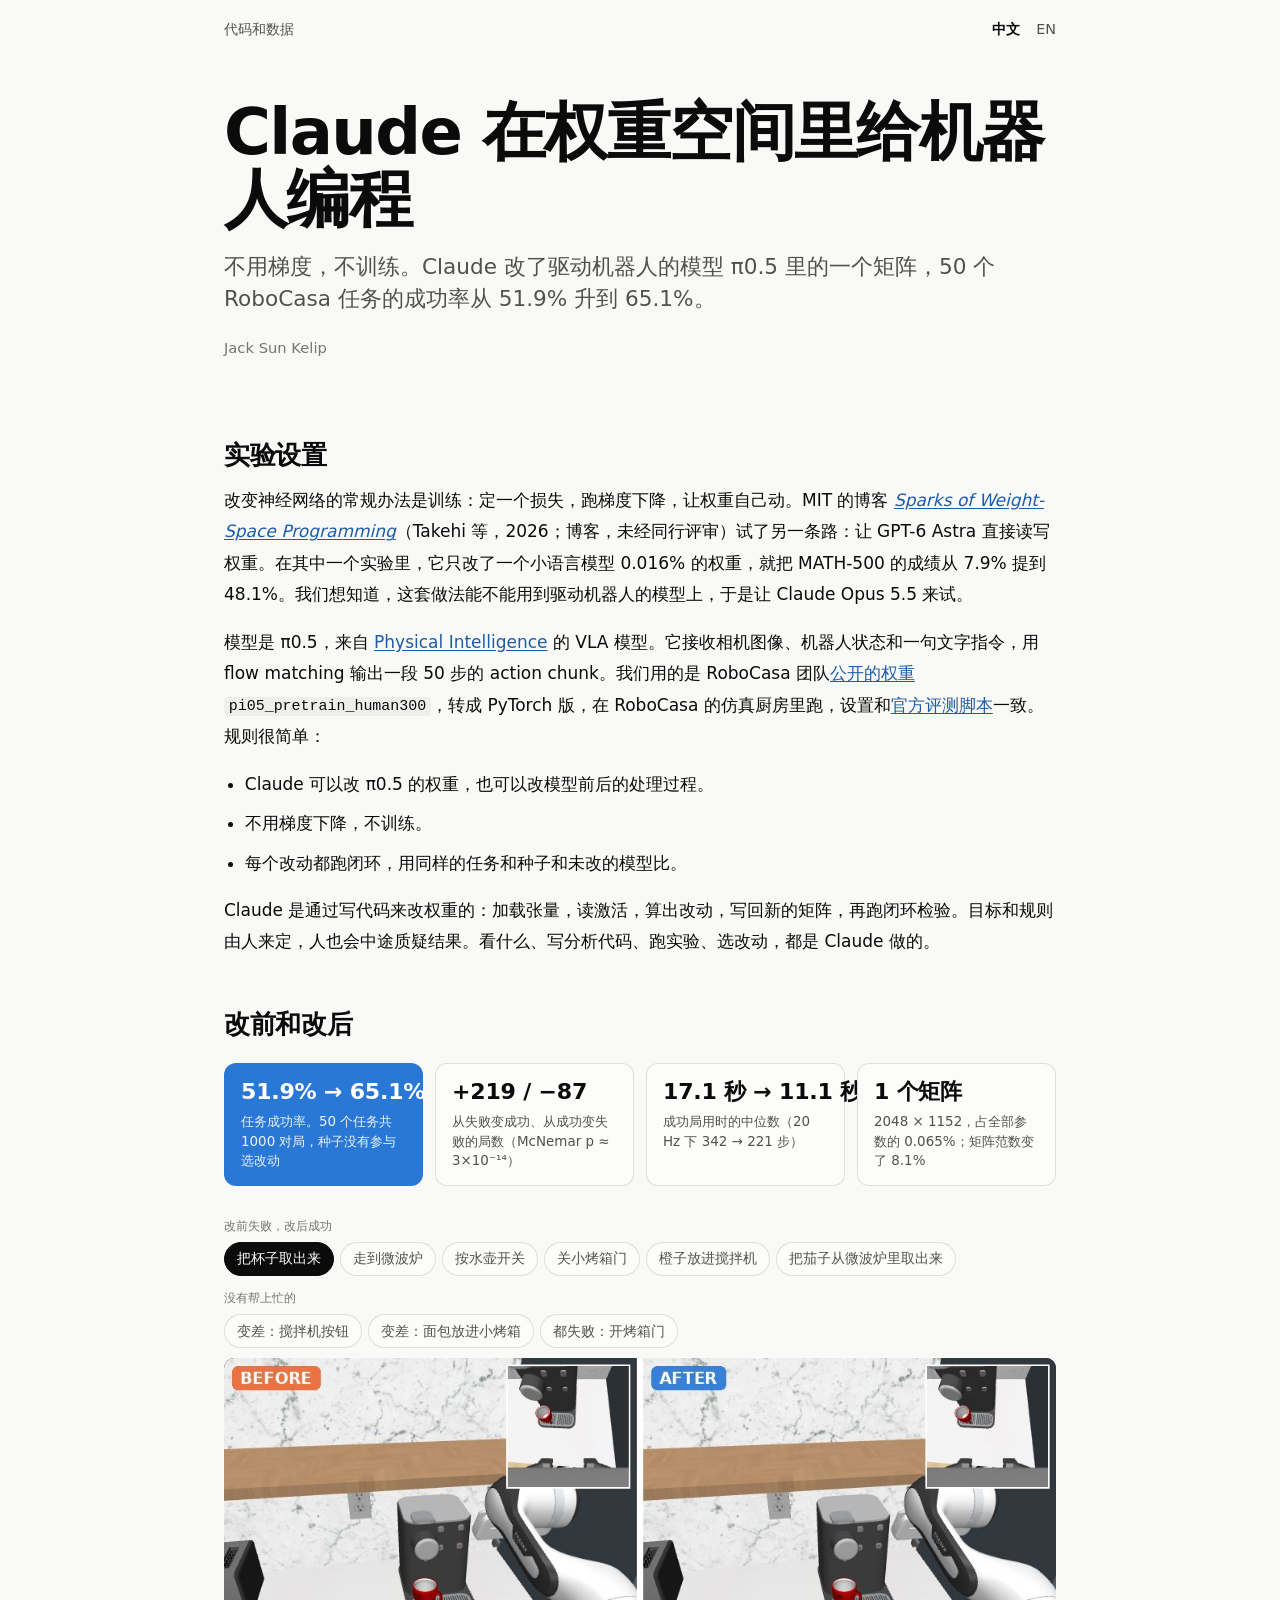
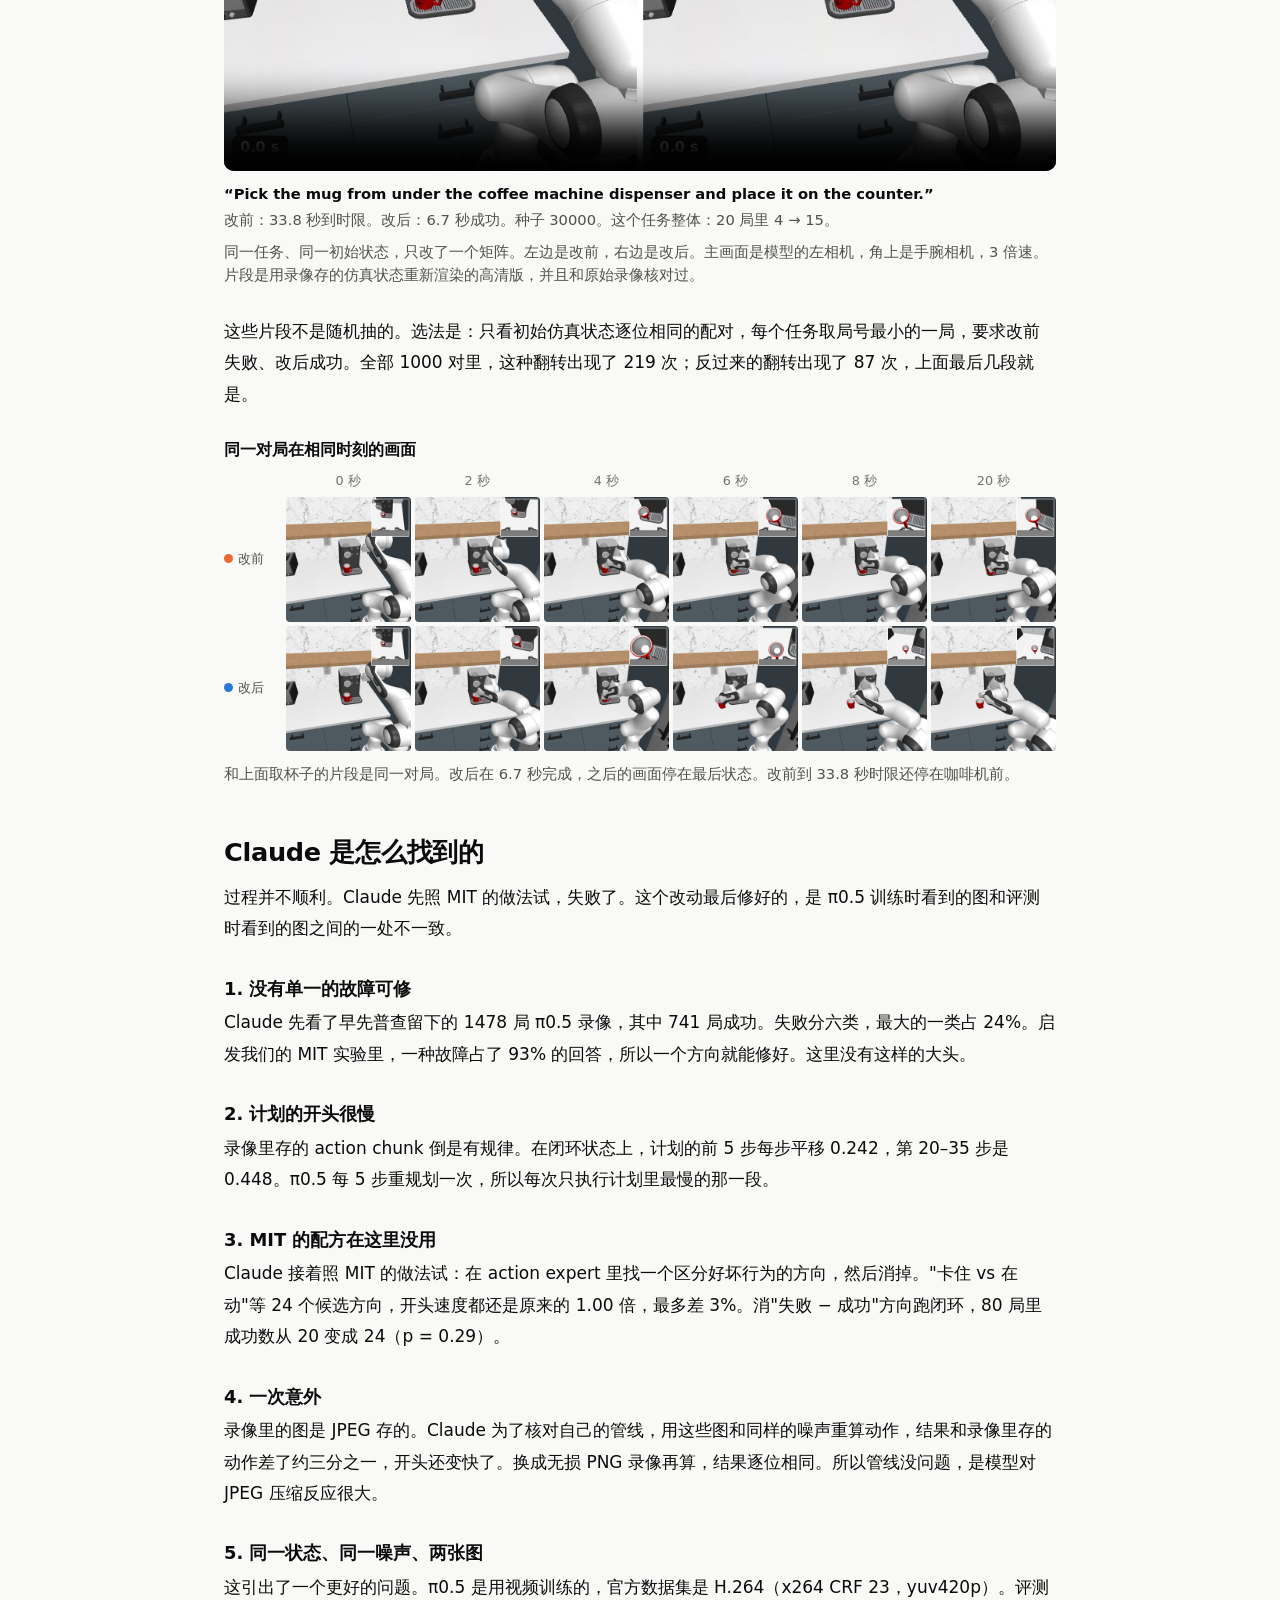
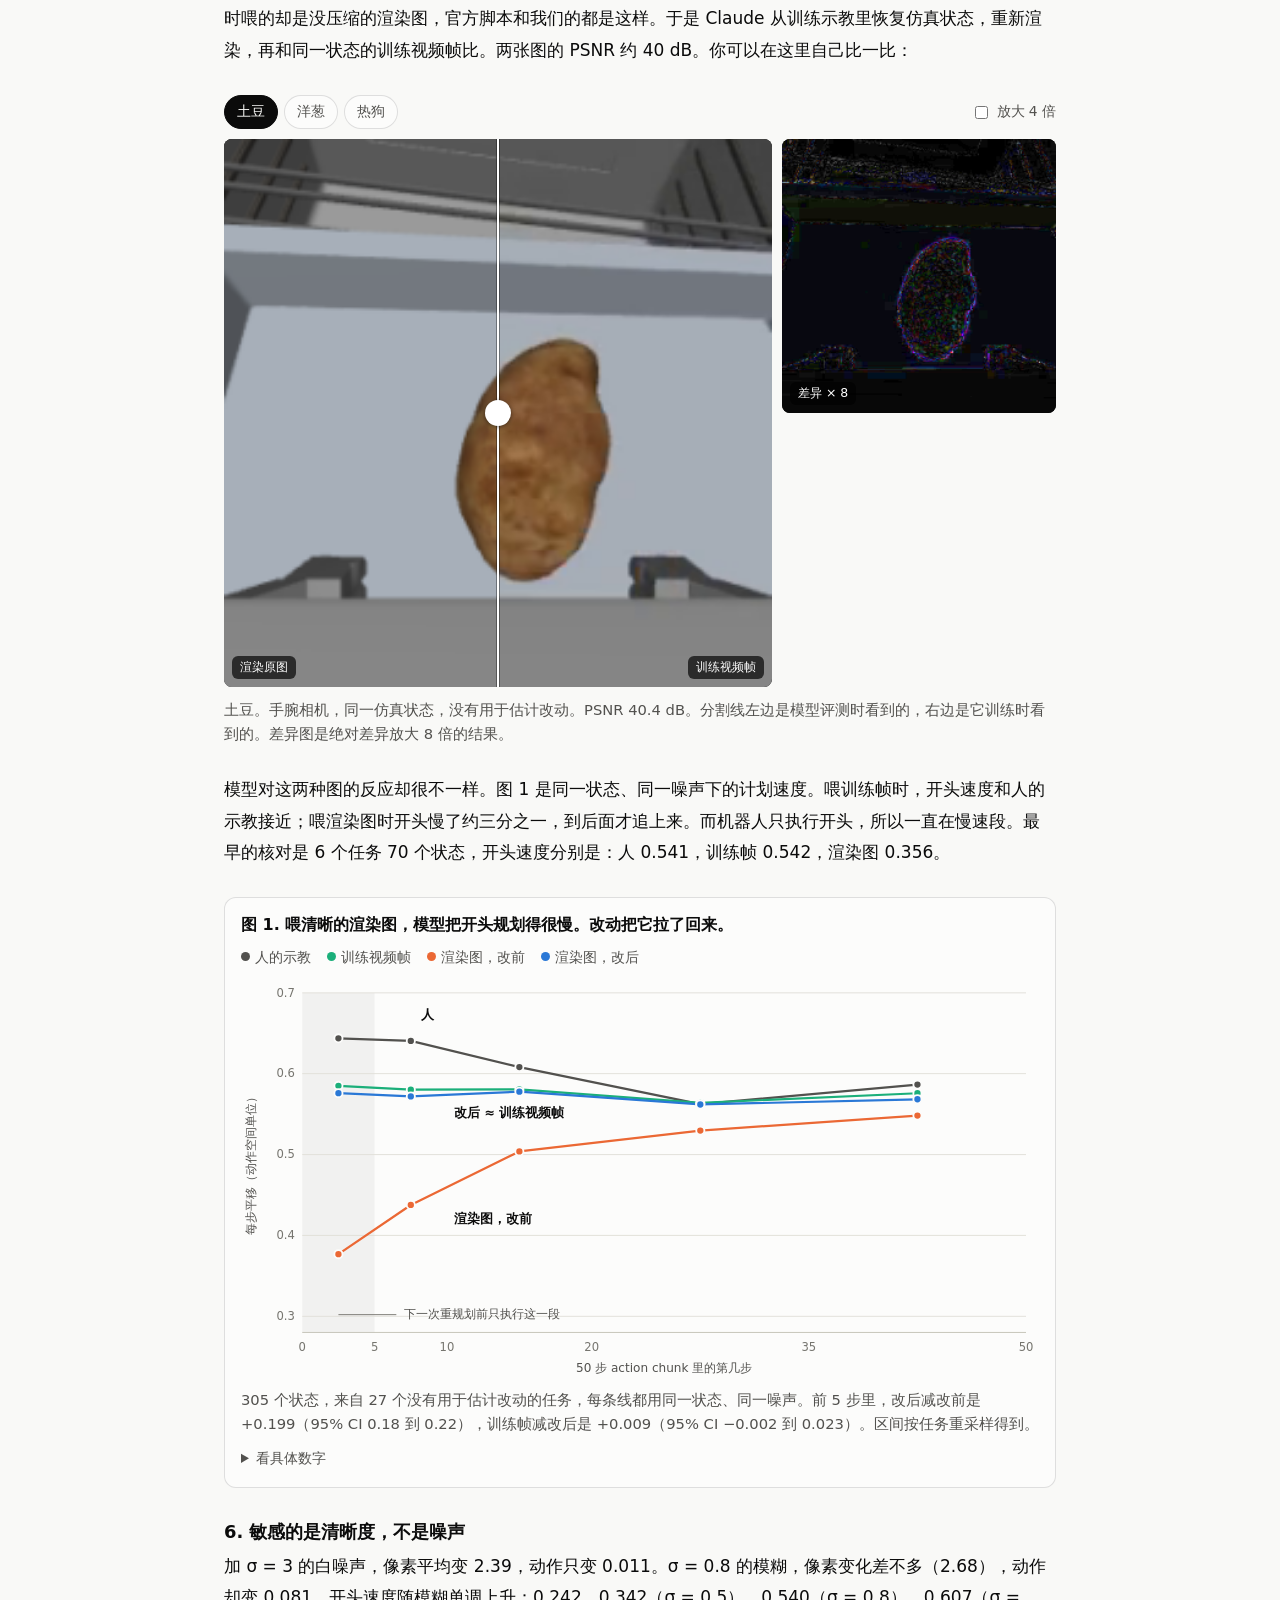
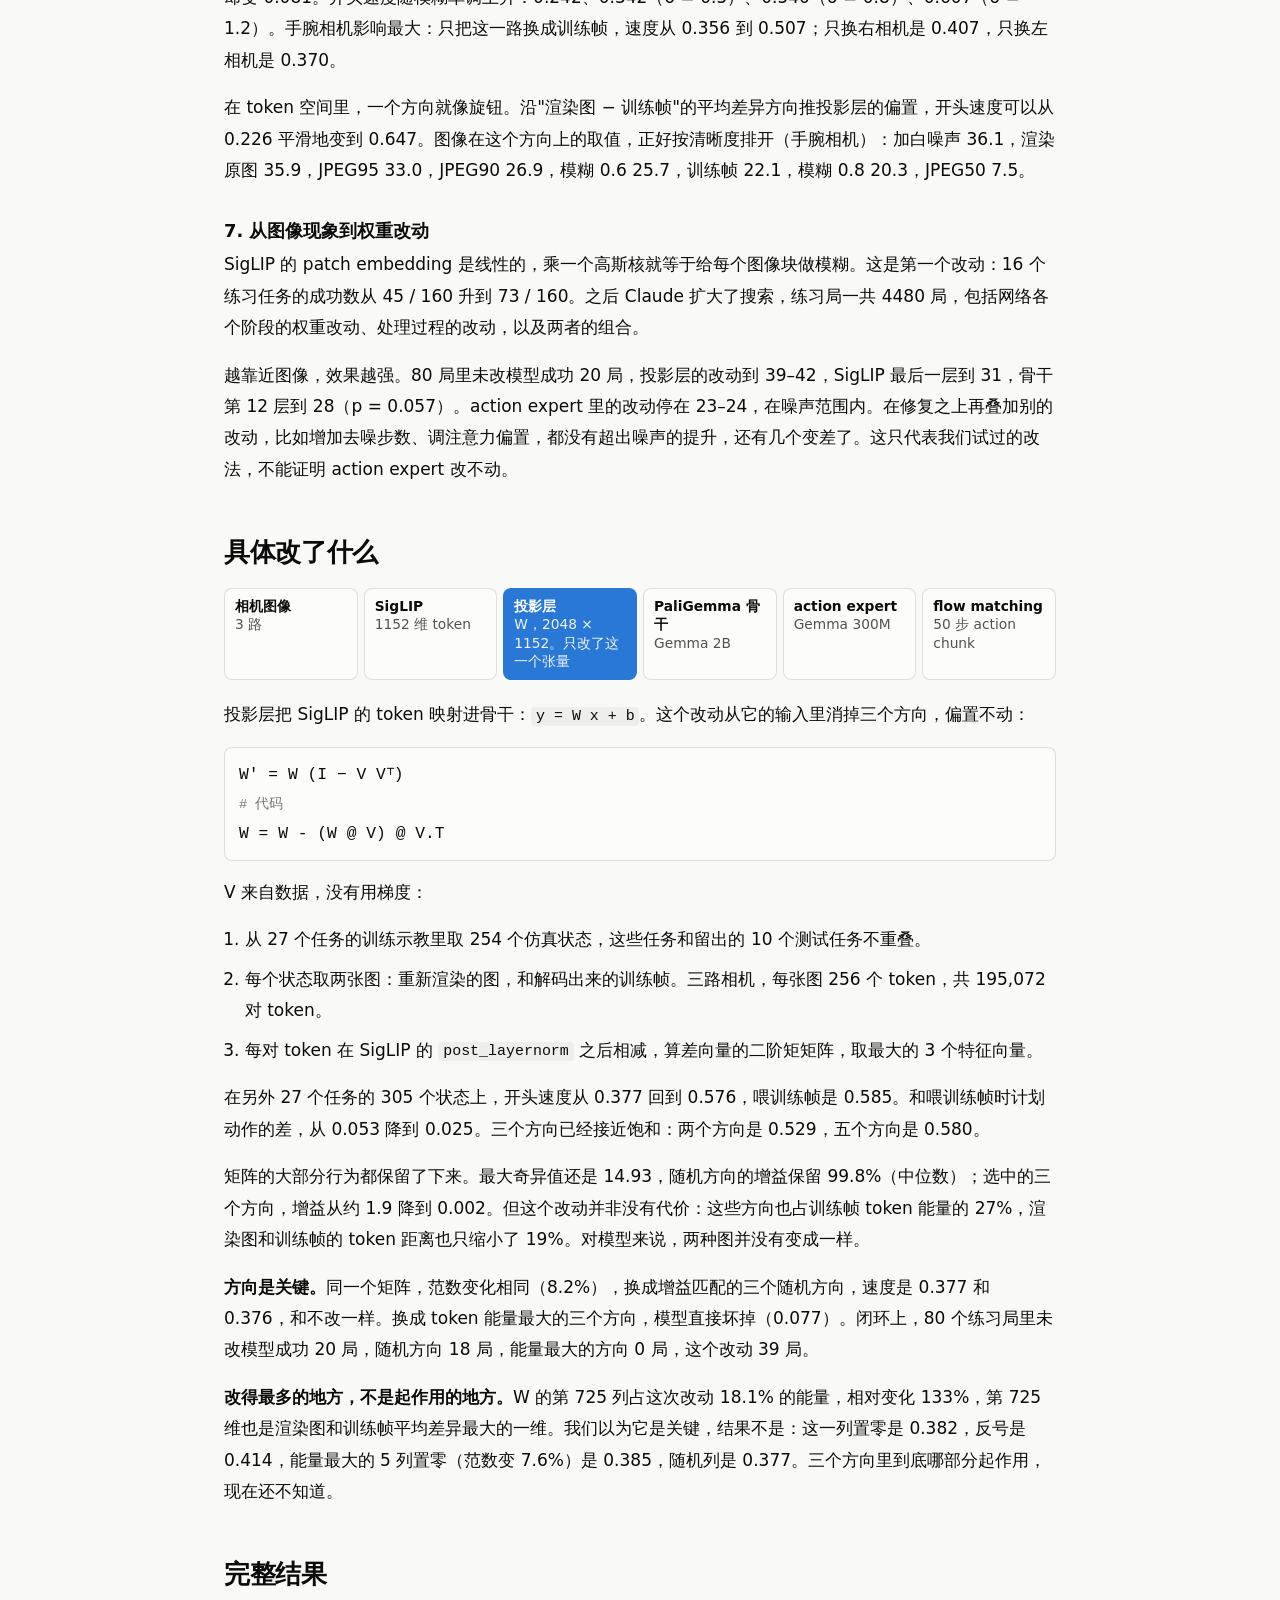
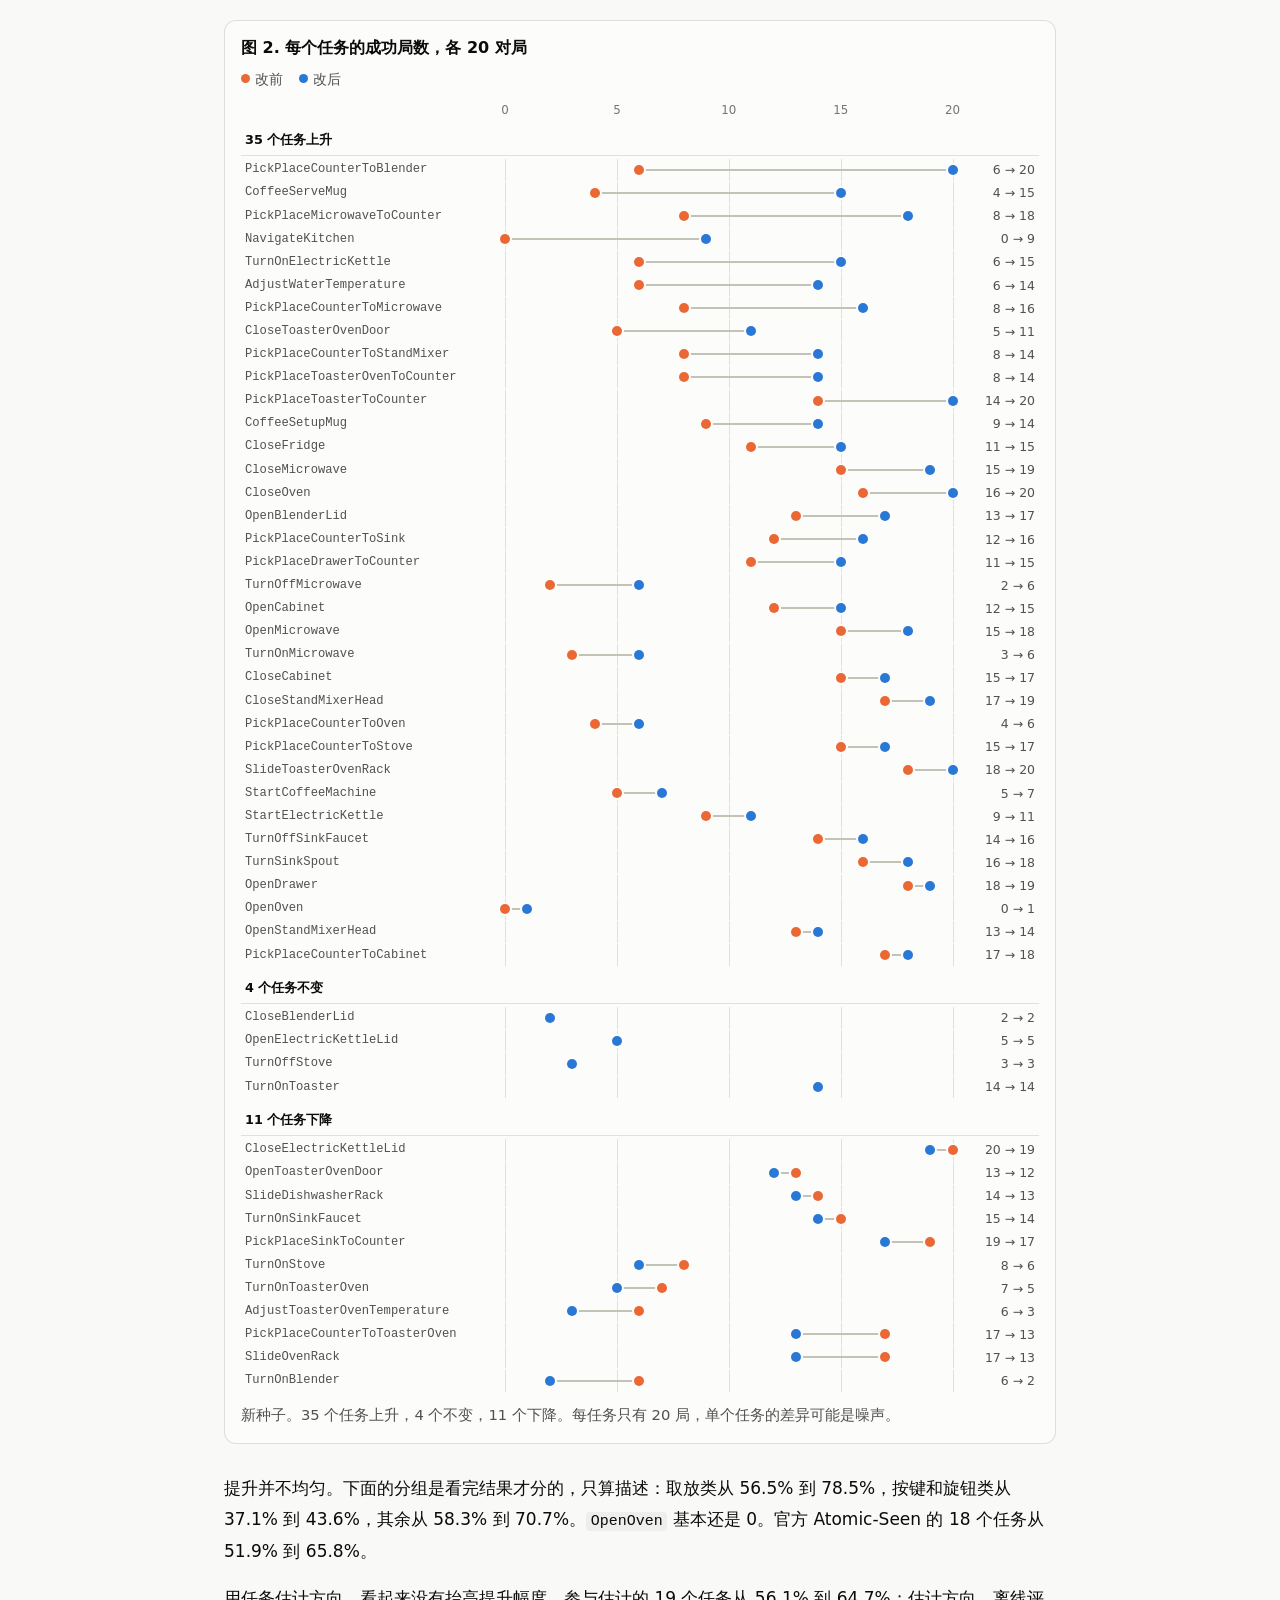
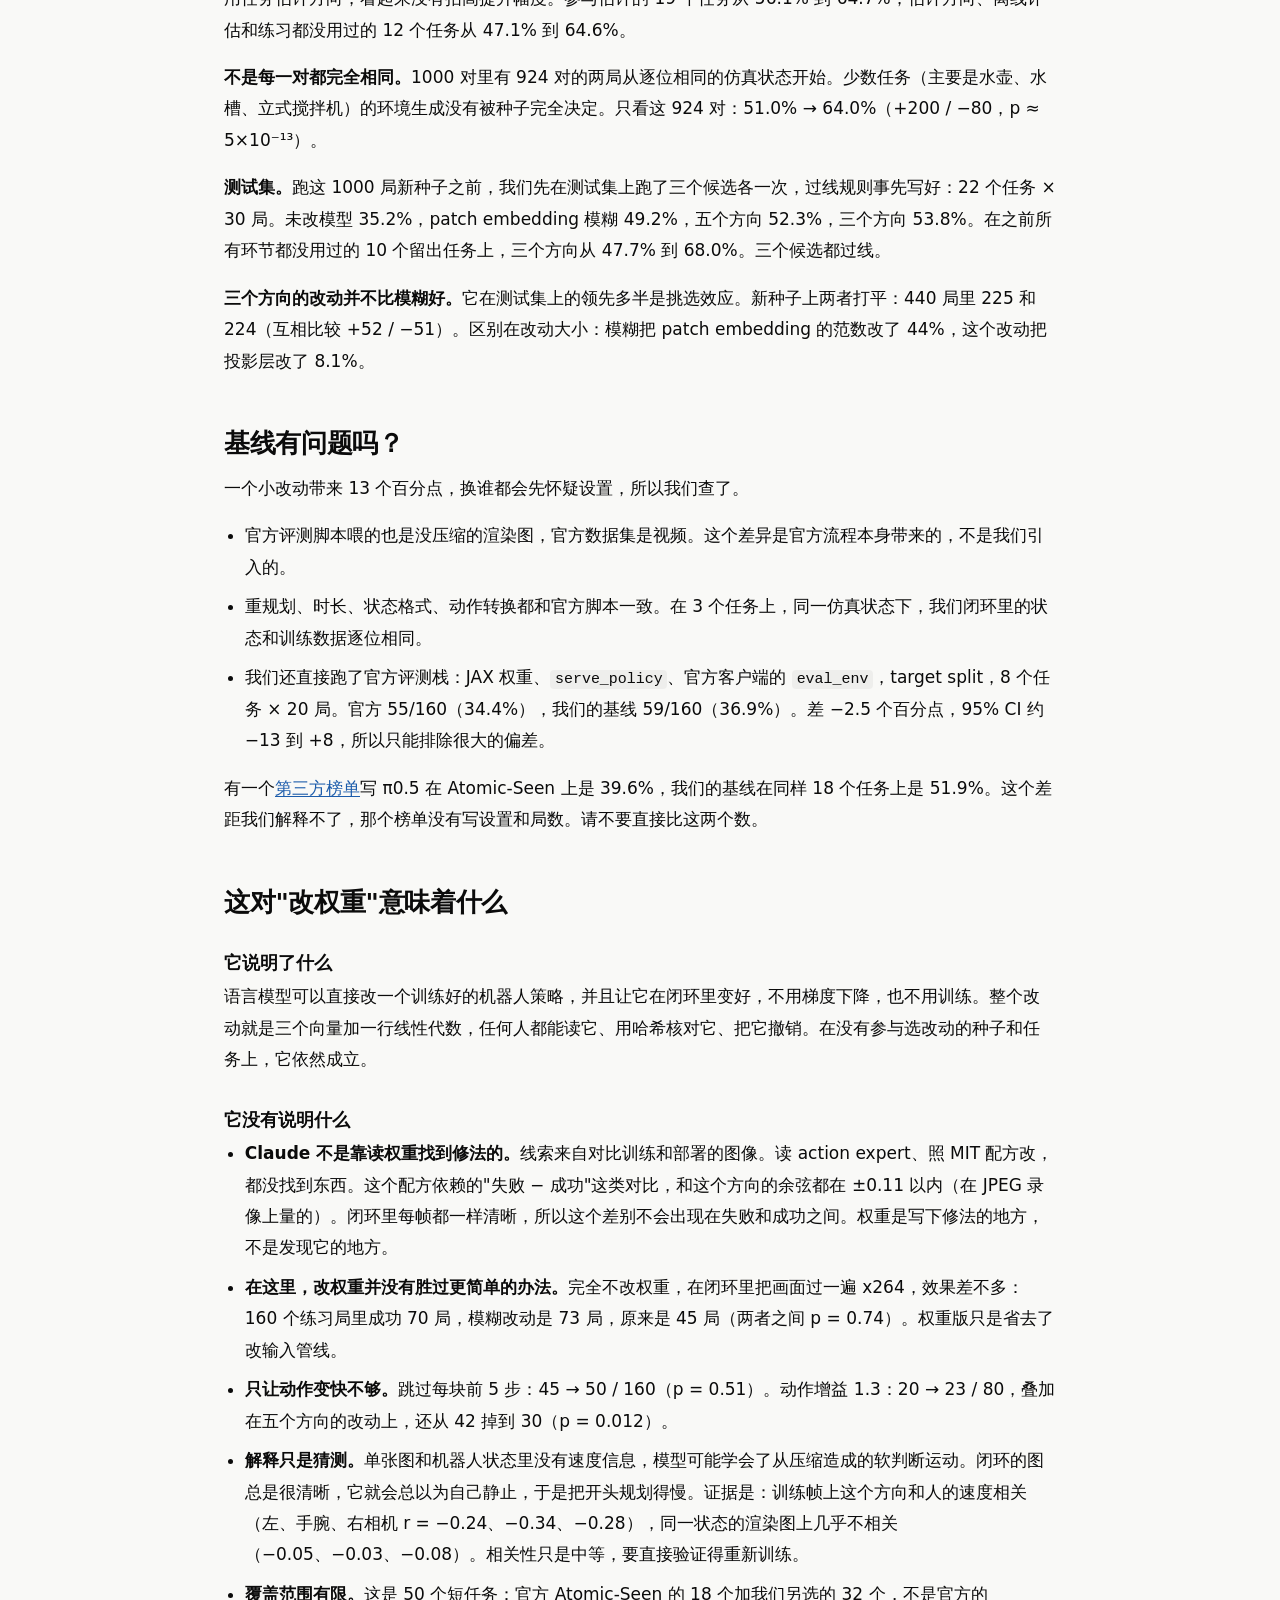
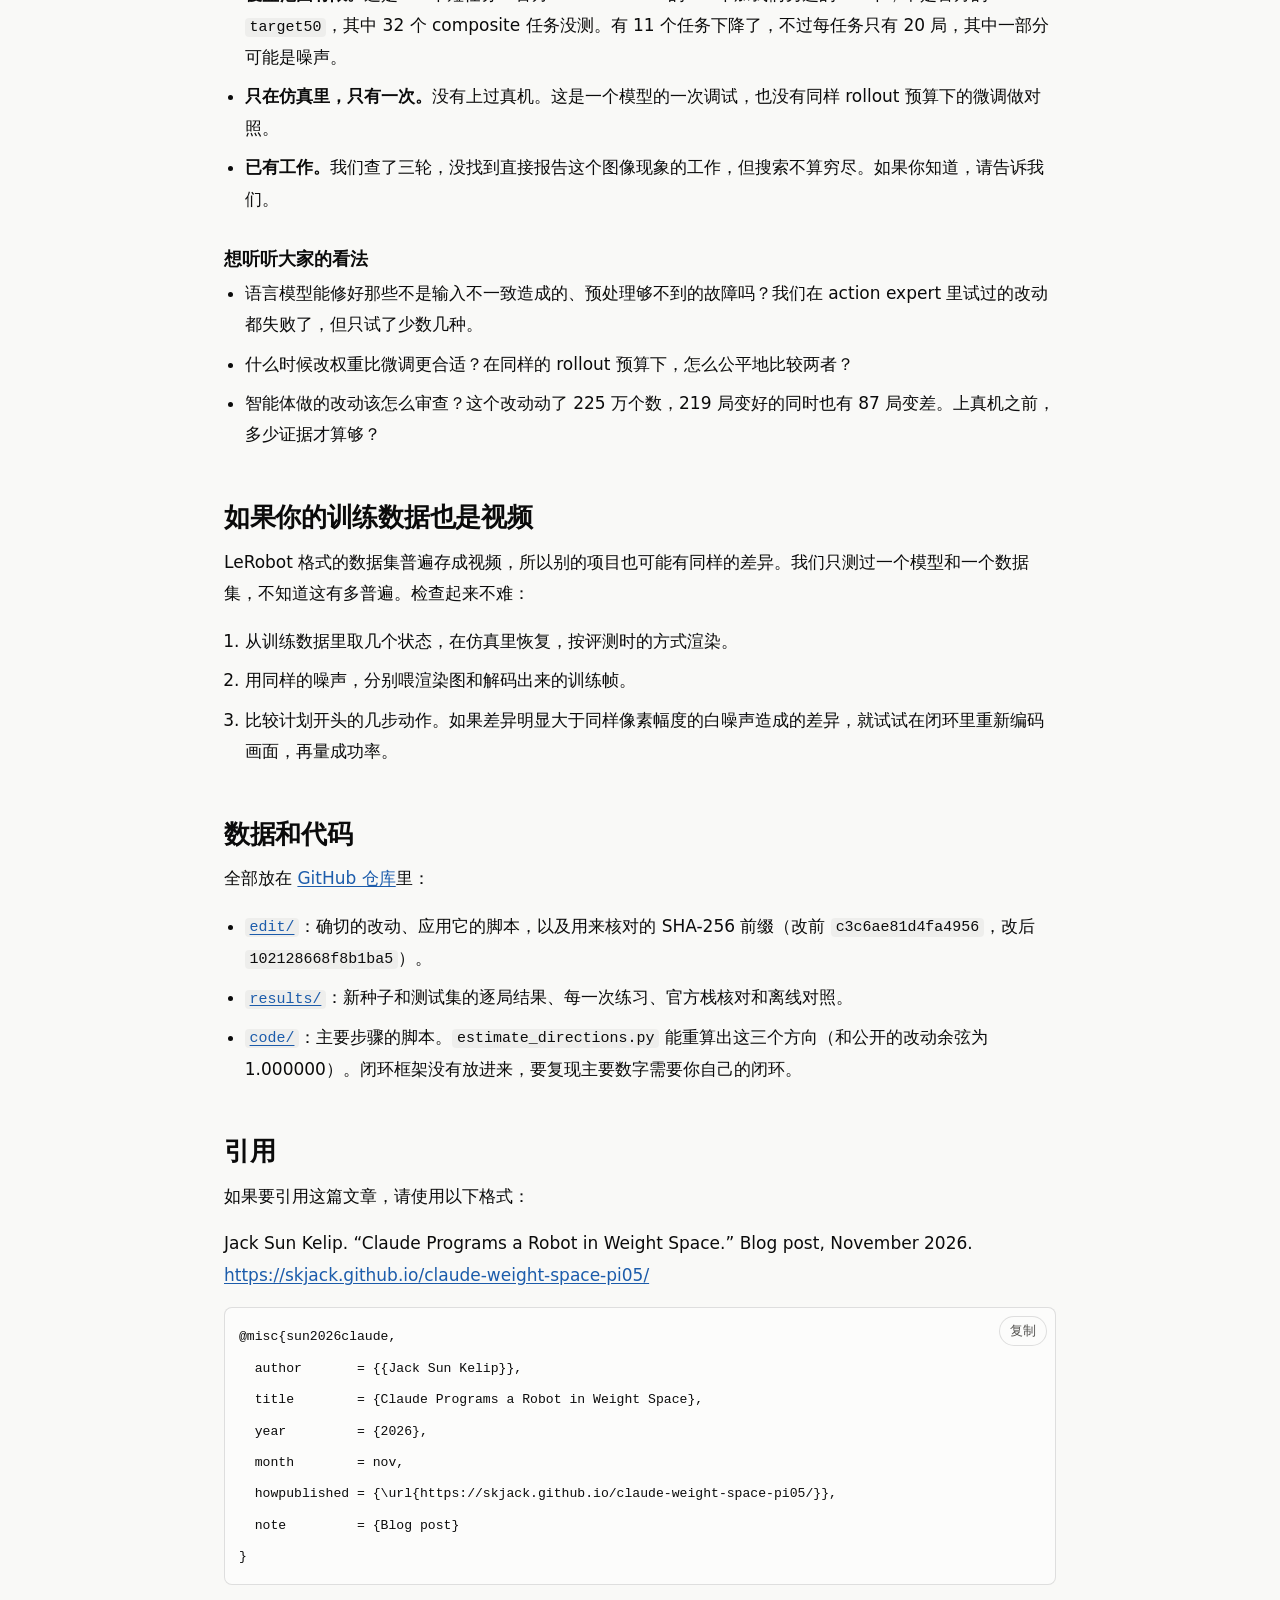
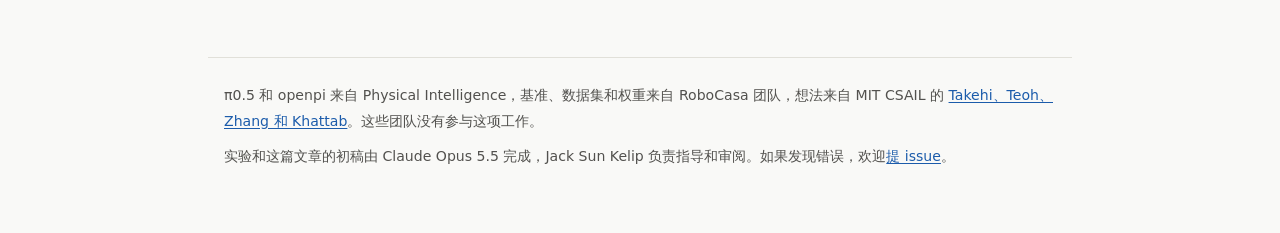
==== commit 485d4968: "Rebuild pages with the new byline" ====
--- a/zh.html
+++ b/zh.html
@@ -25,7 +25,7 @@
 <header class="hero">
   <h1>Claude 在权重空间里给机器人编程</h1>
   <p class="deck">不用梯度，不训练。Claude 改了驱动机器人的模型 π0.5 里的一个矩阵，50 个 RoboCasa 任务的成功率从 51.9% 升到 65.1%。</p>
-  <p class="byline">Ke Sun</p>
+  <p class="byline">Jack Sun Kelip</p>
 </header>
 
 <h2 id="setting">实验设置</h2>
@@ -224,12 +224,12 @@
 
 <p>如果要引用这篇文章，请使用以下格式：</p>
 
-<p class="cite-text">Ke Sun. &ldquo;Claude Programs a Robot in Weight Space.&rdquo; Blog post, November 2026. <a href="https://skjack.github.io/claude-weight-space-pi05/">https://skjack.github.io/claude-weight-space-pi05/</a></p>
+<p class="cite-text">Jack Sun Kelip. &ldquo;Claude Programs a Robot in Weight Space.&rdquo; Blog post, November 2026. <a href="https://skjack.github.io/claude-weight-space-pi05/">https://skjack.github.io/claude-weight-space-pi05/</a></p>
 
 <div class="cite-bib" data-copy data-copied="已复制">
   <button type="button" class="tab cite-copy">复制</button>
   <pre><code>@misc{sun2026claude,
-  author       = {Ke Sun},
+  author       = {{Jack Sun Kelip}},
   title        = {Claude Programs a Robot in Weight Space},
   year         = {2026},
   month        = nov,
@@ -241,7 +241,7 @@
 </main>
 <footer>
 <p>π0.5 和 openpi 来自 Physical Intelligence，基准、数据集和权重来自 RoboCasa 团队，想法来自 MIT CSAIL 的 <a href="https://rikiyat.github.io/blog/weight-space-programming/">Takehi、Teoh、Zhang 和 Khattab</a>。这些团队没有参与这项工作。</p>
-<p>实验和这篇文章的初稿由 Claude Opus 5.5 完成，Ke Sun 负责指导和审阅。如果发现错误，欢迎<a href="https://github.com/skJack/claude-weight-space-pi05/issues">提 issue</a>。</p>
+<p>实验和这篇文章的初稿由 Claude Opus 5.5 完成，Jack Sun Kelip 负责指导和审阅。如果发现错误，欢迎<a href="https://github.com/skJack/claude-weight-space-pi05/issues">提 issue</a>。</p>
 </footer>
 <script src="assets/site.js"></script>
 </body>
--- a/assets/site.css
+++ b/assets/site.css
@@ -76,7 +76,7 @@
   justify-content: space-between;
   align-items: center;
   gap: 16px;
-  max-width: 60rem;
+  max-width: 54rem;
   margin: 0 auto;
   padding: 16px;
   font-size: .9rem;
@@ -88,7 +88,7 @@
 .topbar nav { display: flex; gap: 16px; align-items: center; }
 .lang-current { color: var(--ink); font-weight: 600; }
 
-main { max-width: 44rem; margin: 0 auto; padding: 0 16px 72px; }
+main { max-width: 54rem; margin: 0 auto; padding: 0 16px 72px; }
 
 .hero { padding: 40px 0 28px; }
 
@@ -125,14 +125,7 @@
 ul, ol { padding-left: 1.3rem; margin: 0 0 1rem; }
 li { margin-bottom: .5rem; }
 
-.wide {
-  width: min(100vw - 32px, 60rem);
-  margin-left: 50%;
-  transform: translateX(-50%);
-}
-
 figure { margin: 1.8rem 0; }
-figure.wide { margin-left: 50%; }
 
 figcaption {
   color: var(--ink2);
@@ -156,8 +149,6 @@
   margin: 1.4rem 0 1.8rem;
 }
 
-.tiles.wide { margin-left: 50%; }
-
 .tile {
   background: var(--surface);
   border: 1px solid var(--border);
@@ -167,10 +158,11 @@
 
 .tile b {
   display: block;
-  font-size: clamp(1.3rem, 2.8vw, 1.72rem);
-  line-height: 1.2;
+  font-size: clamp(1.12rem, 1.9vw, 1.38rem);
+  line-height: 1.25;
   letter-spacing: -.01em;
   font-weight: 650;
+  white-space: nowrap;
   margin-bottom: 6px;
 }
 
@@ -351,8 +343,6 @@
   margin: 1.2rem 0;
 }
 
-.pipe.wide { margin-left: 50%; }
-
 .pipe div {
   flex: 1 1 7.2rem;
   background: var(--surface);
@@ -521,7 +511,7 @@
 
 /* footer */
 footer {
-  max-width: 44rem;
+  max-width: 54rem;
   margin: 0 auto;
   padding: 24px 16px 56px;
   border-top: 1px solid var(--grid);
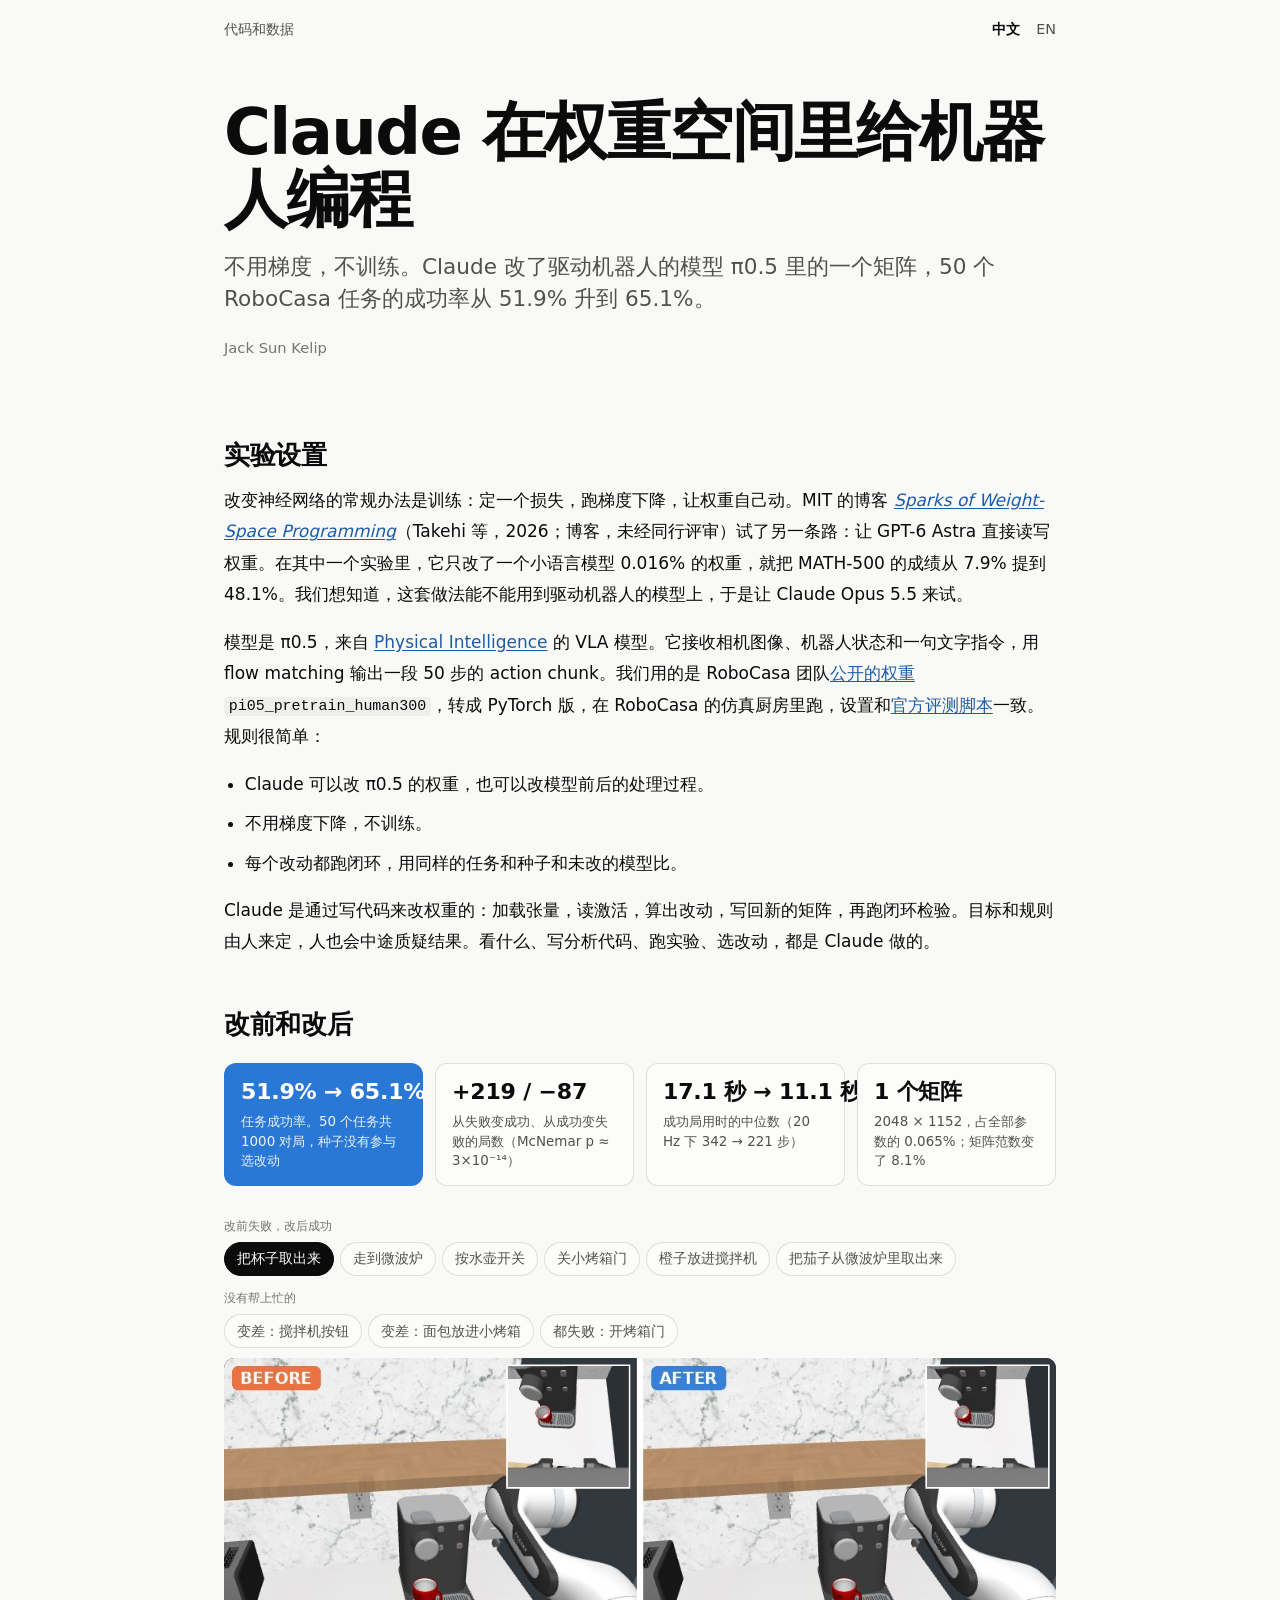
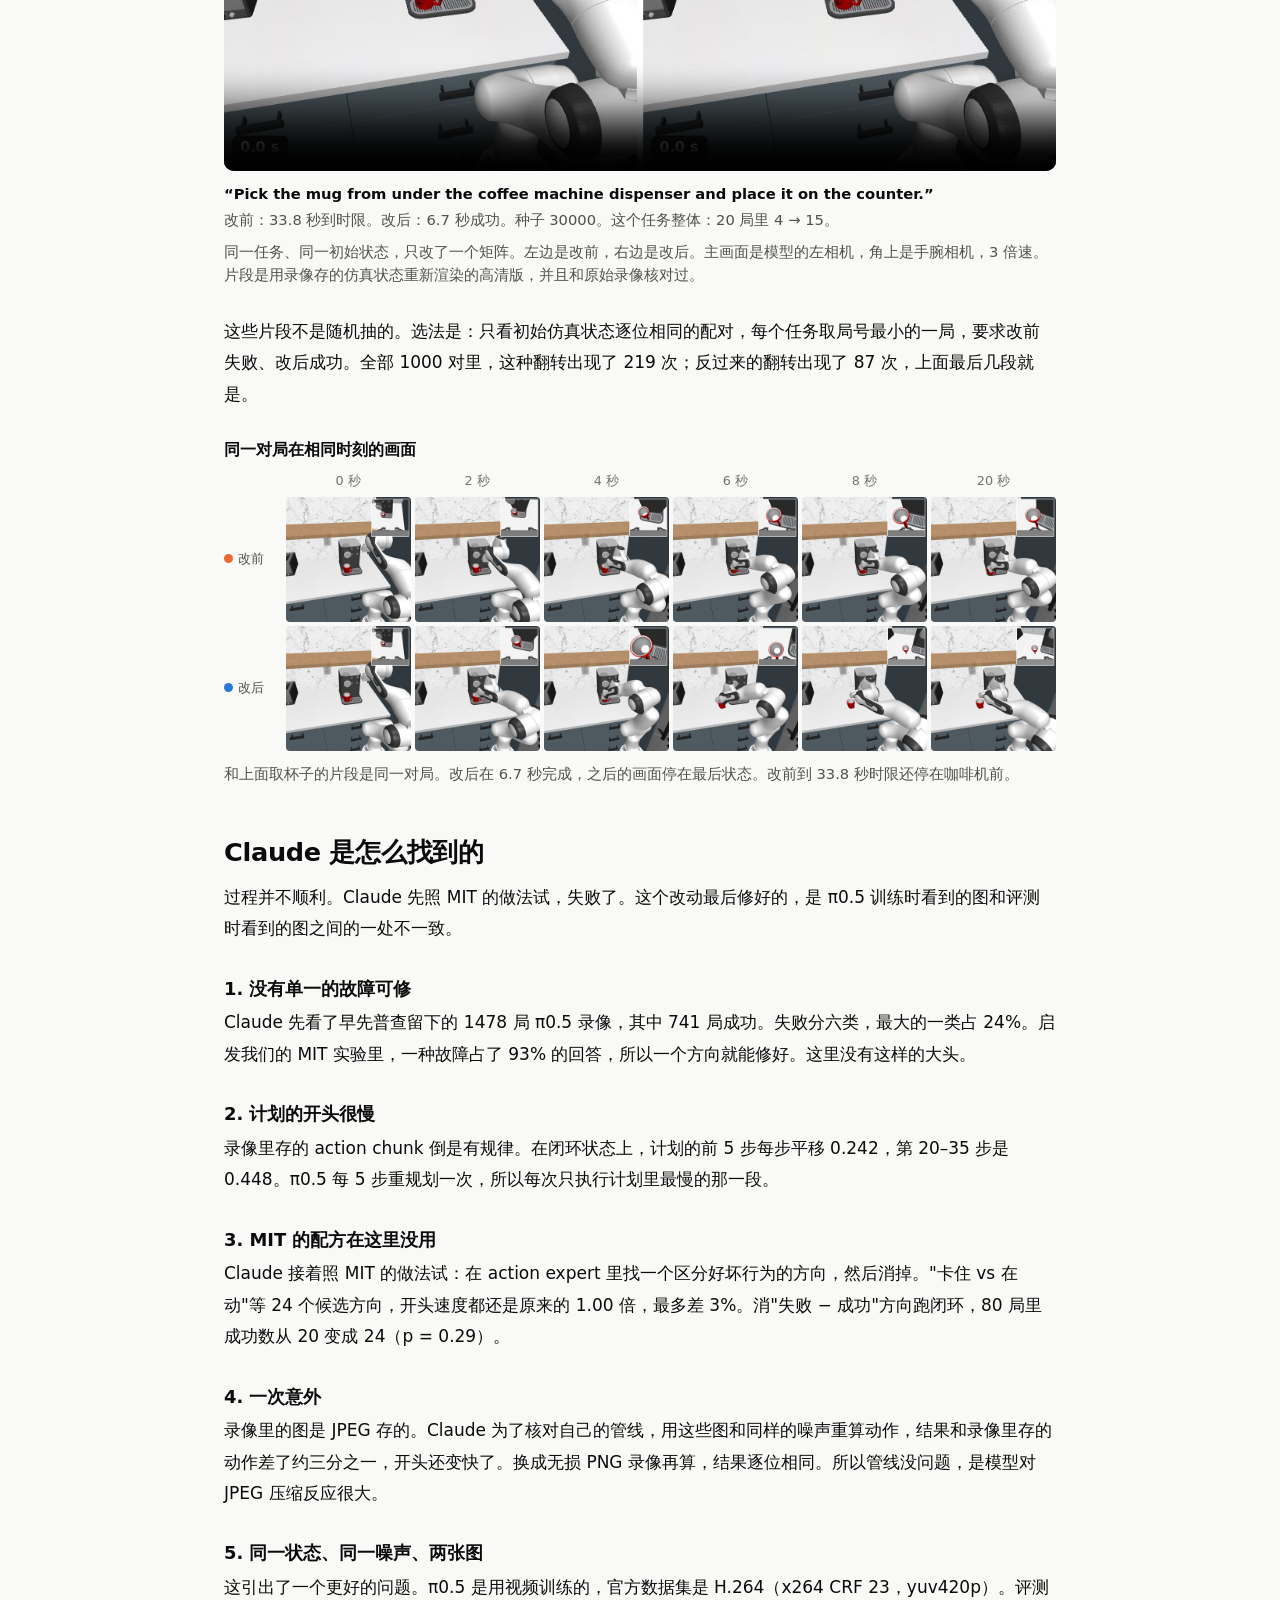
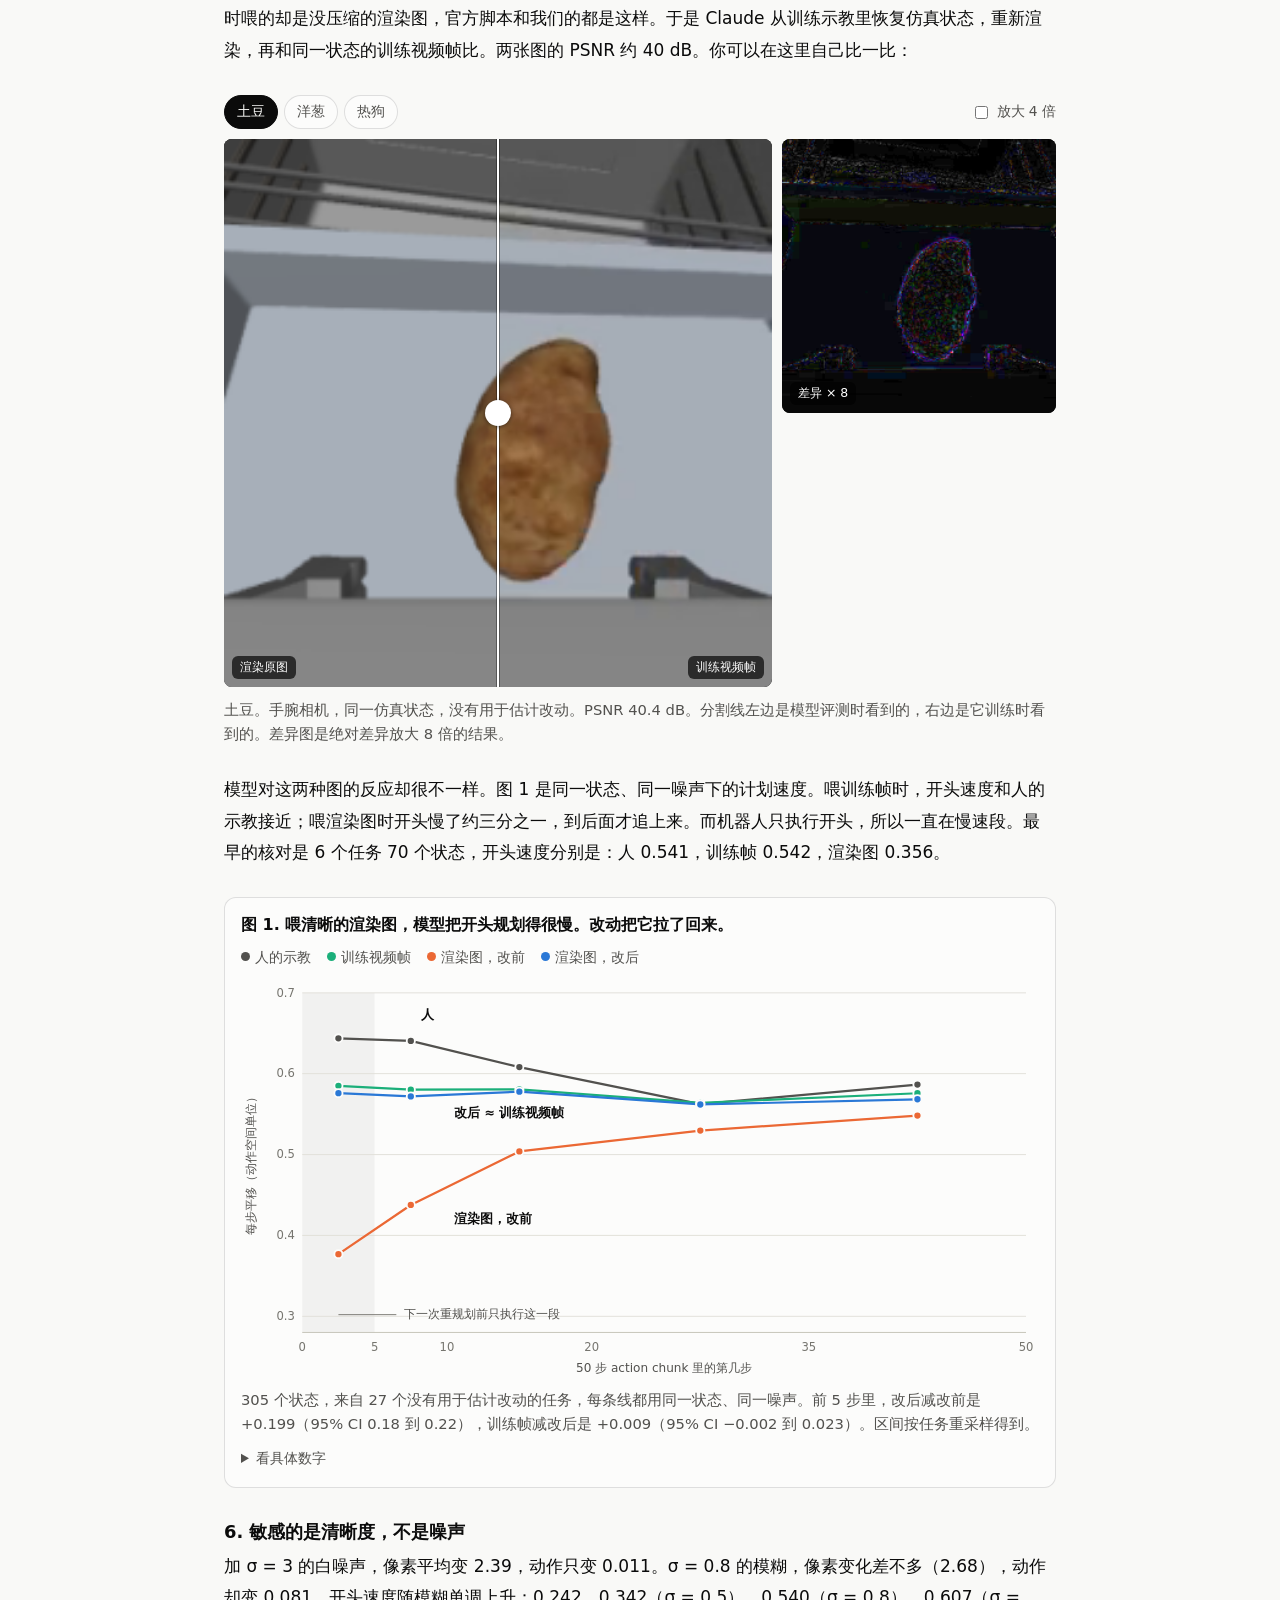
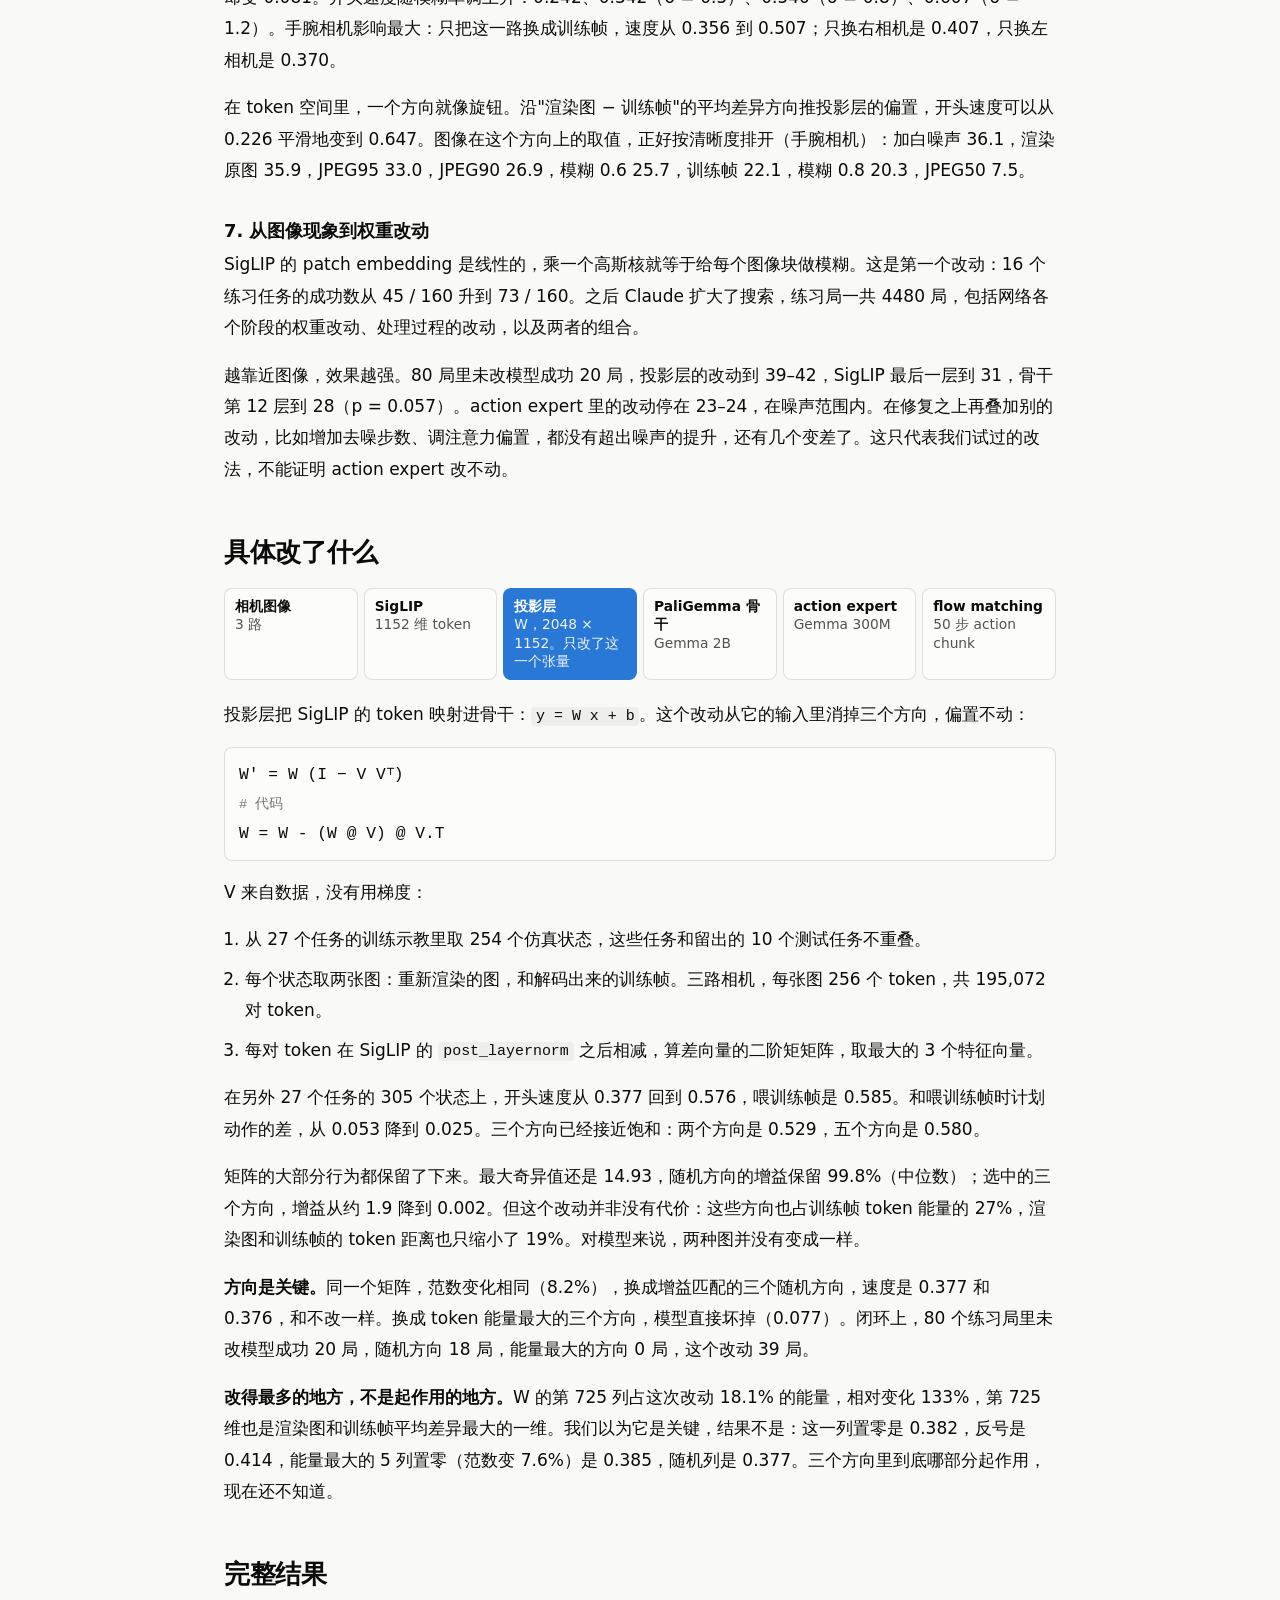
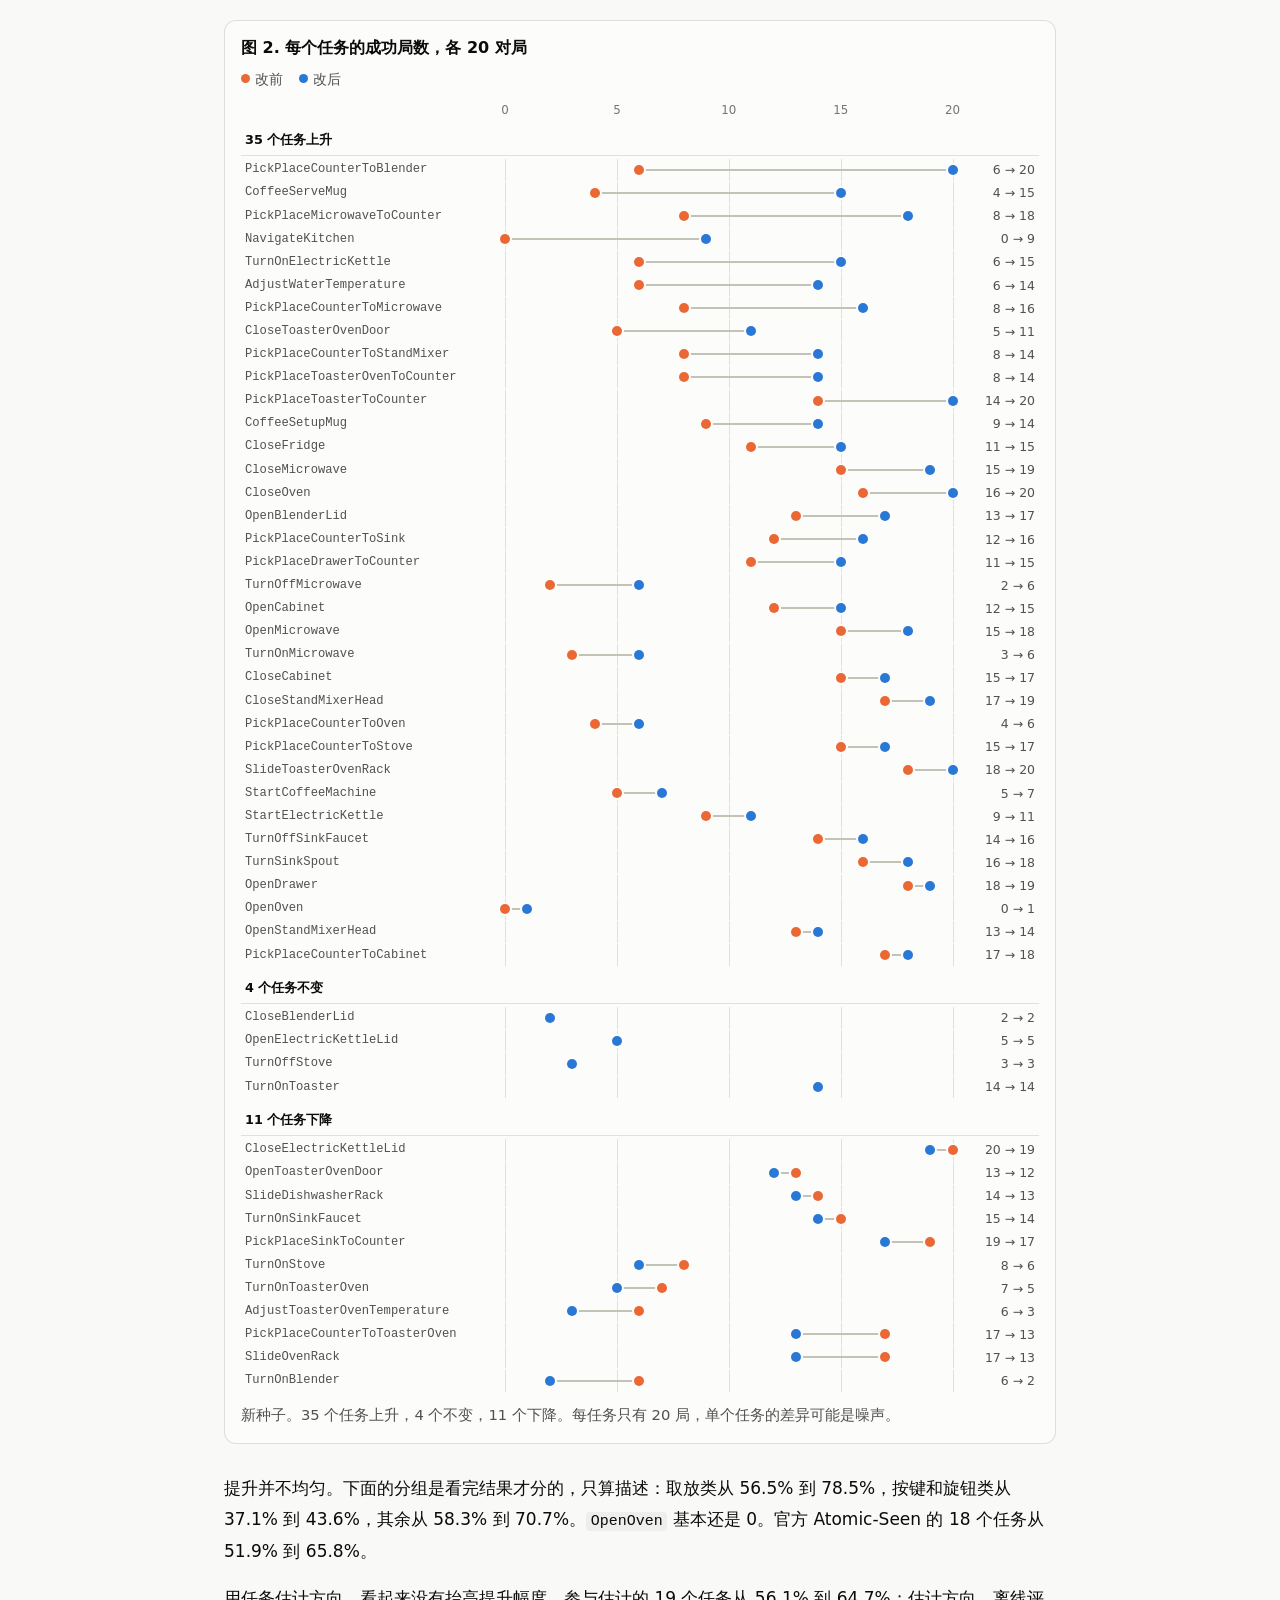
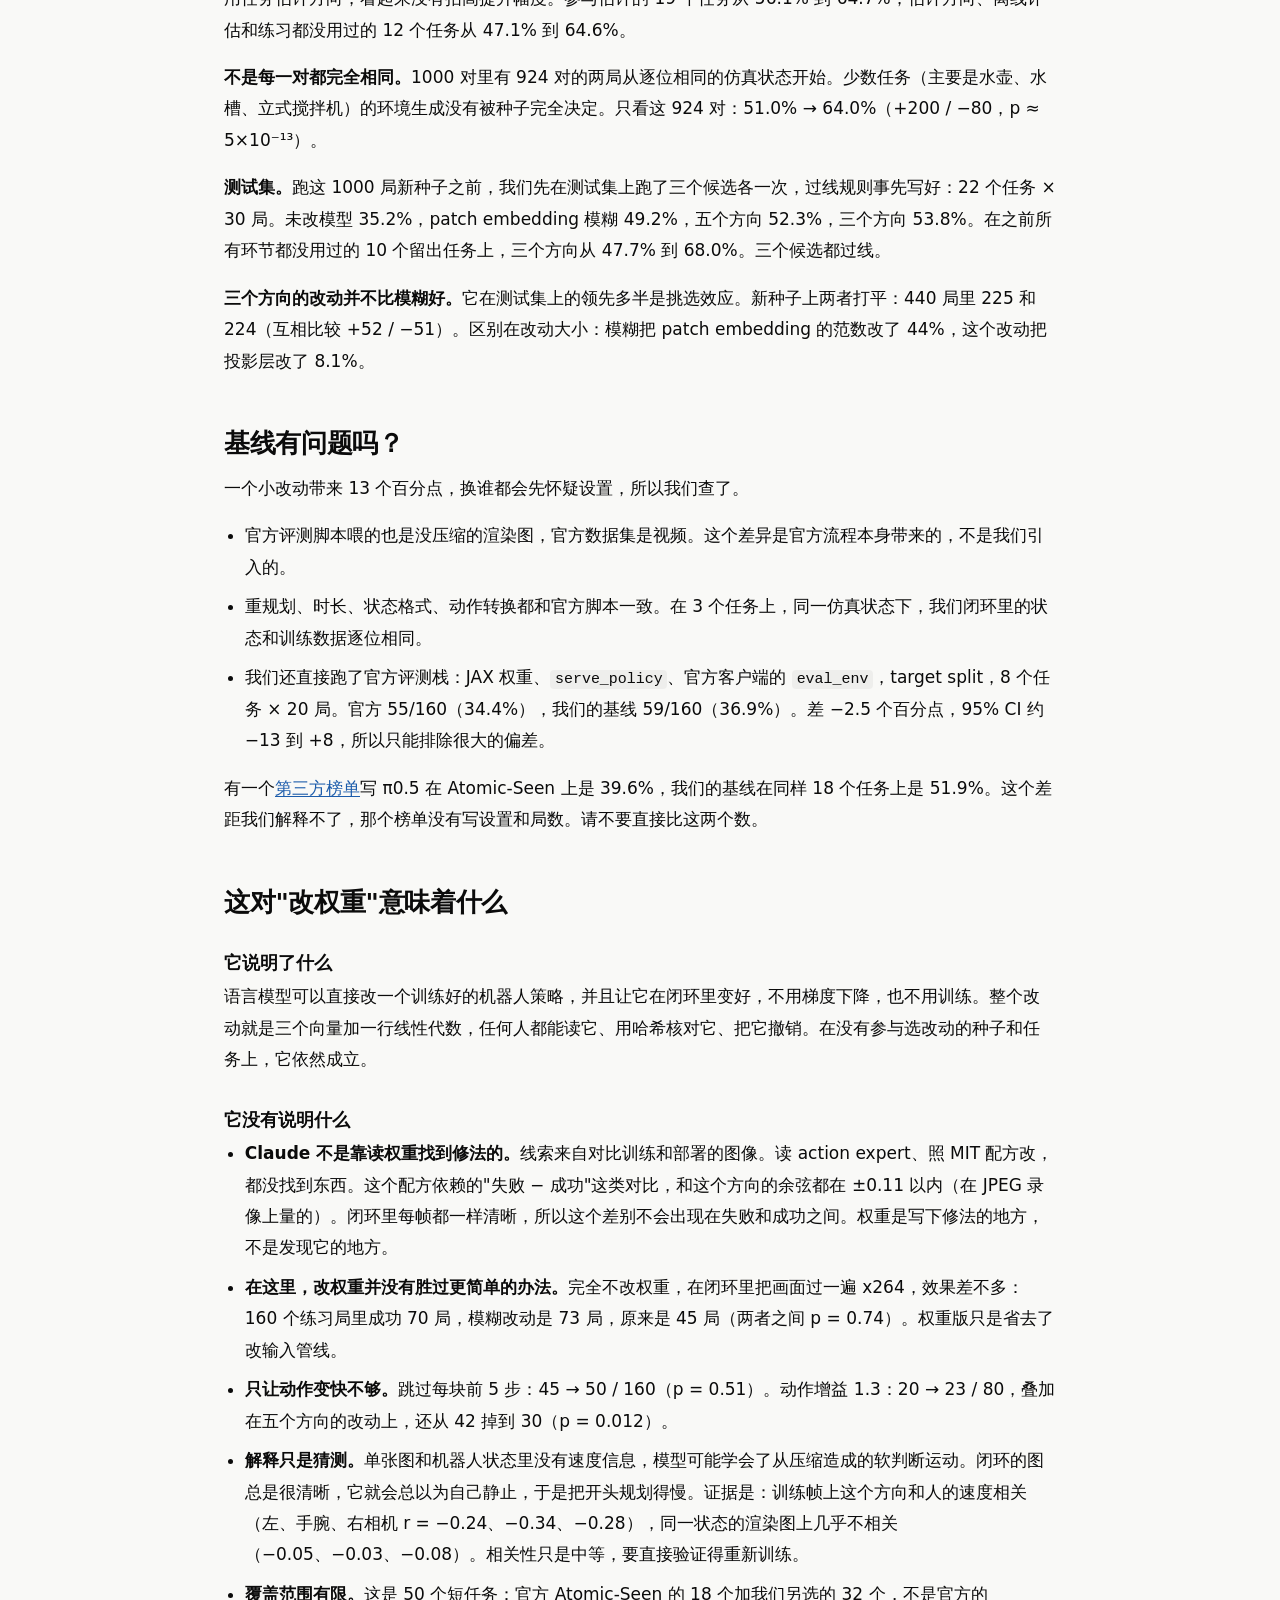
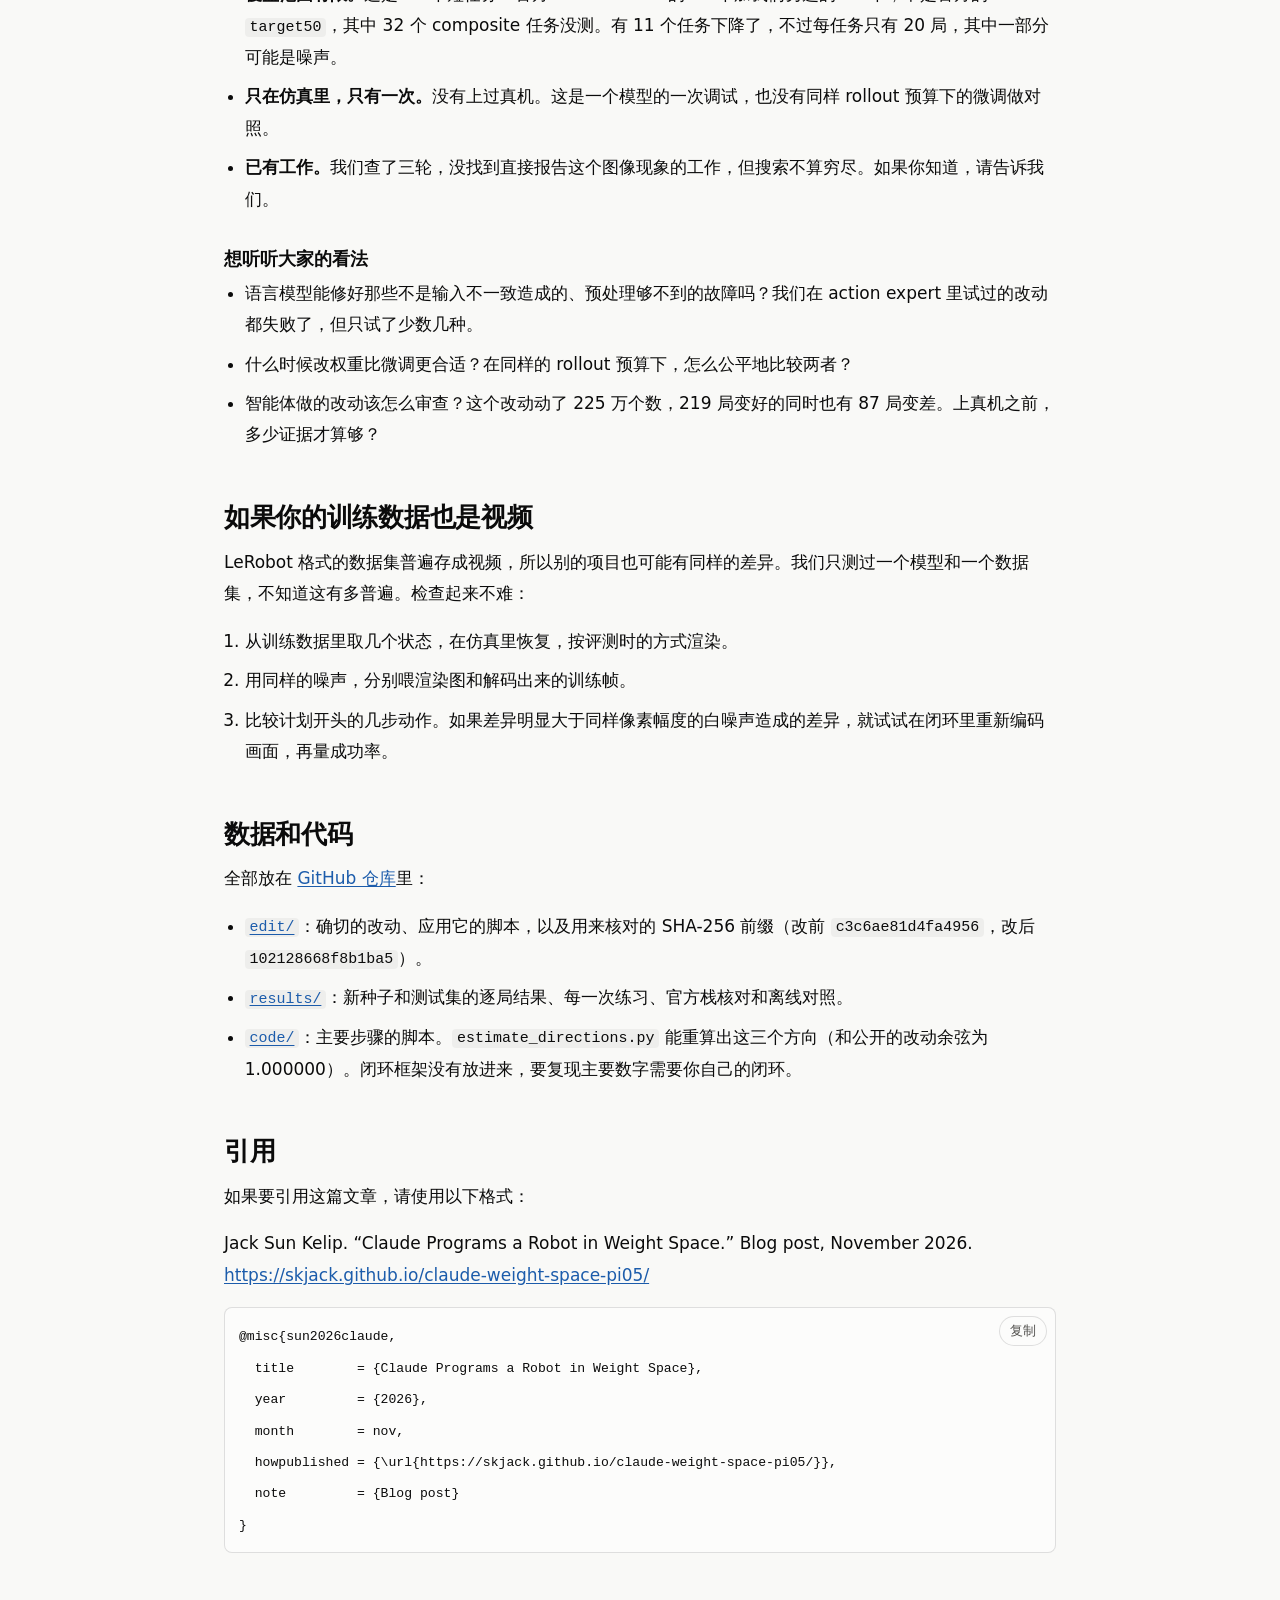
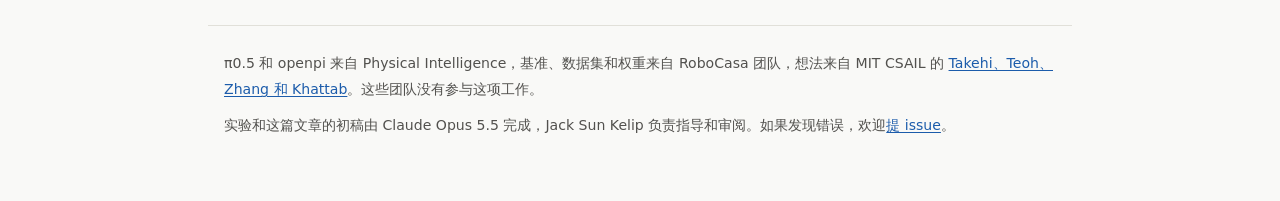
==== commit 01841c7e: "Remove author line from the BibTeX entry" ====
--- a/zh.html
+++ b/zh.html
@@ -229,7 +229,6 @@
 <div class="cite-bib" data-copy data-copied="已复制">
   <button type="button" class="tab cite-copy">复制</button>
   <pre><code>@misc{sun2026claude,
-  author       = {{Jack Sun Kelip}},
   title        = {Claude Programs a Robot in Weight Space},
   year         = {2026},
   month        = nov,
